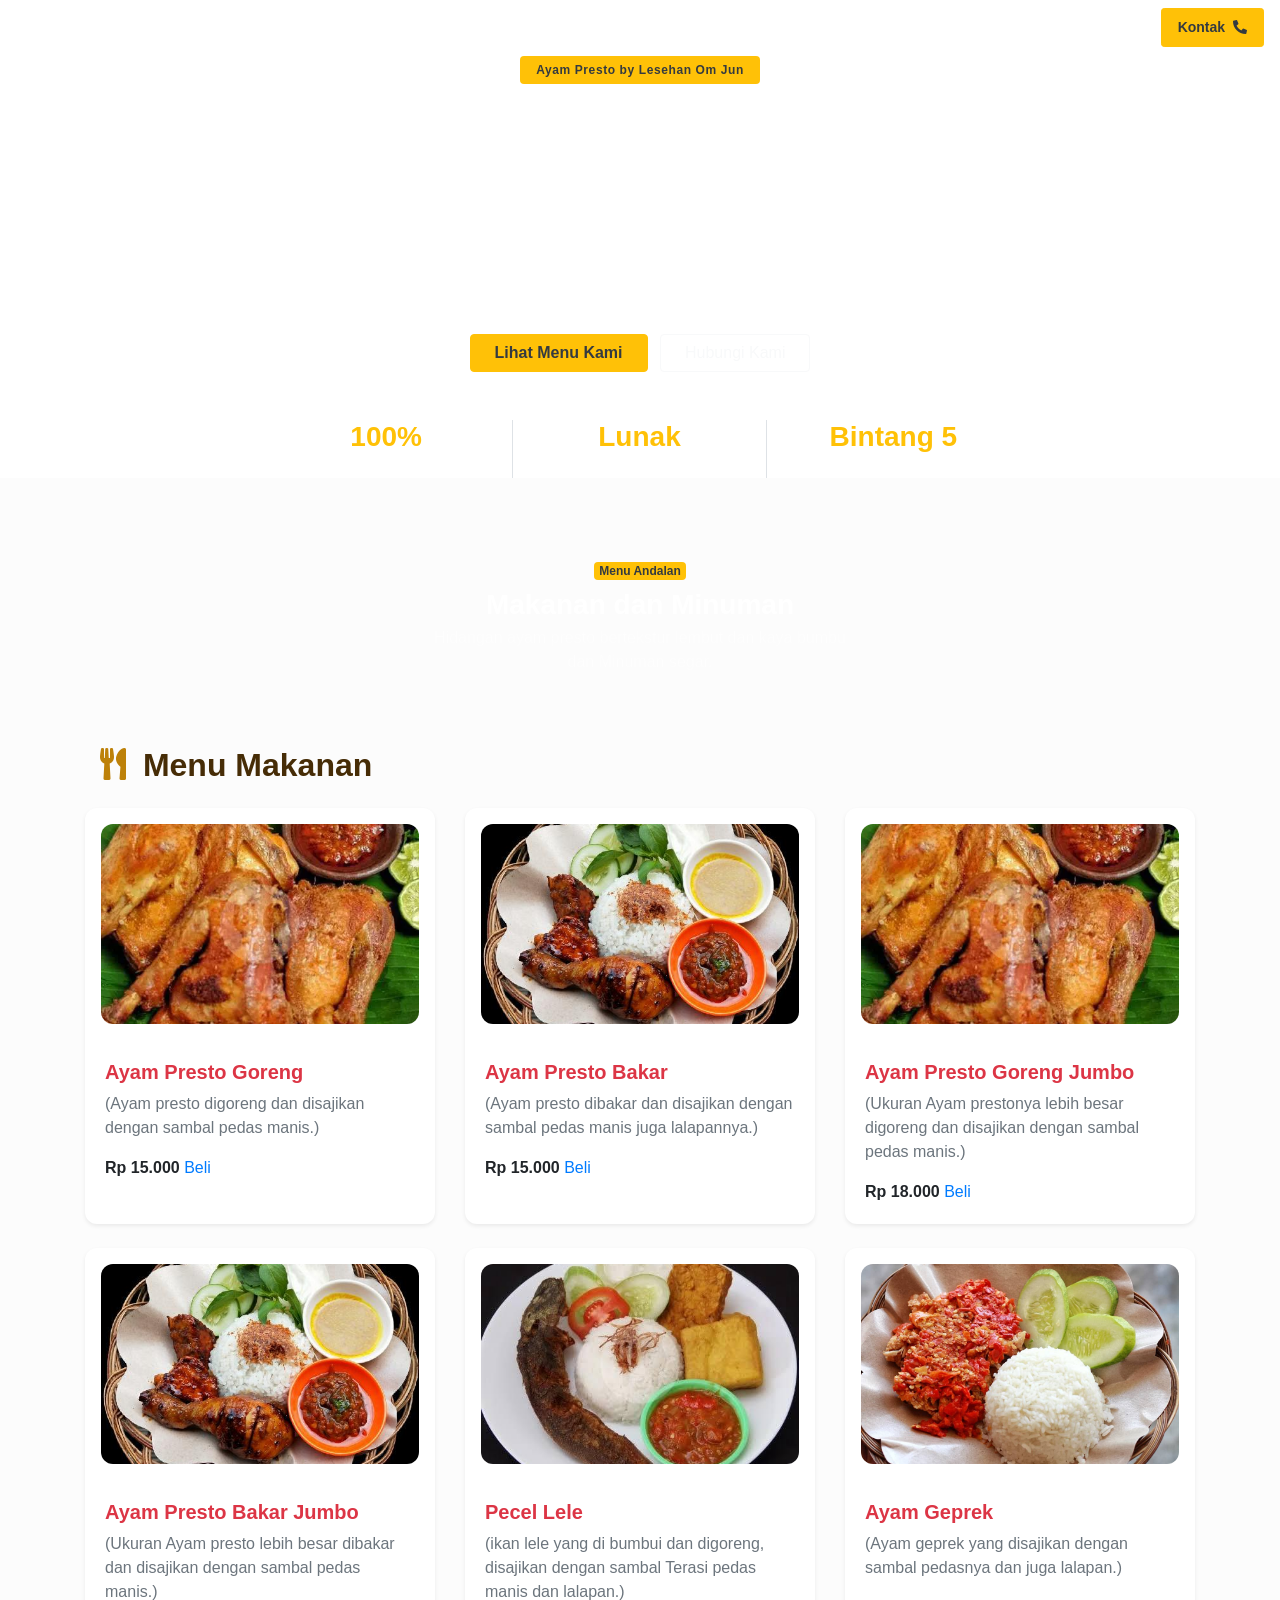
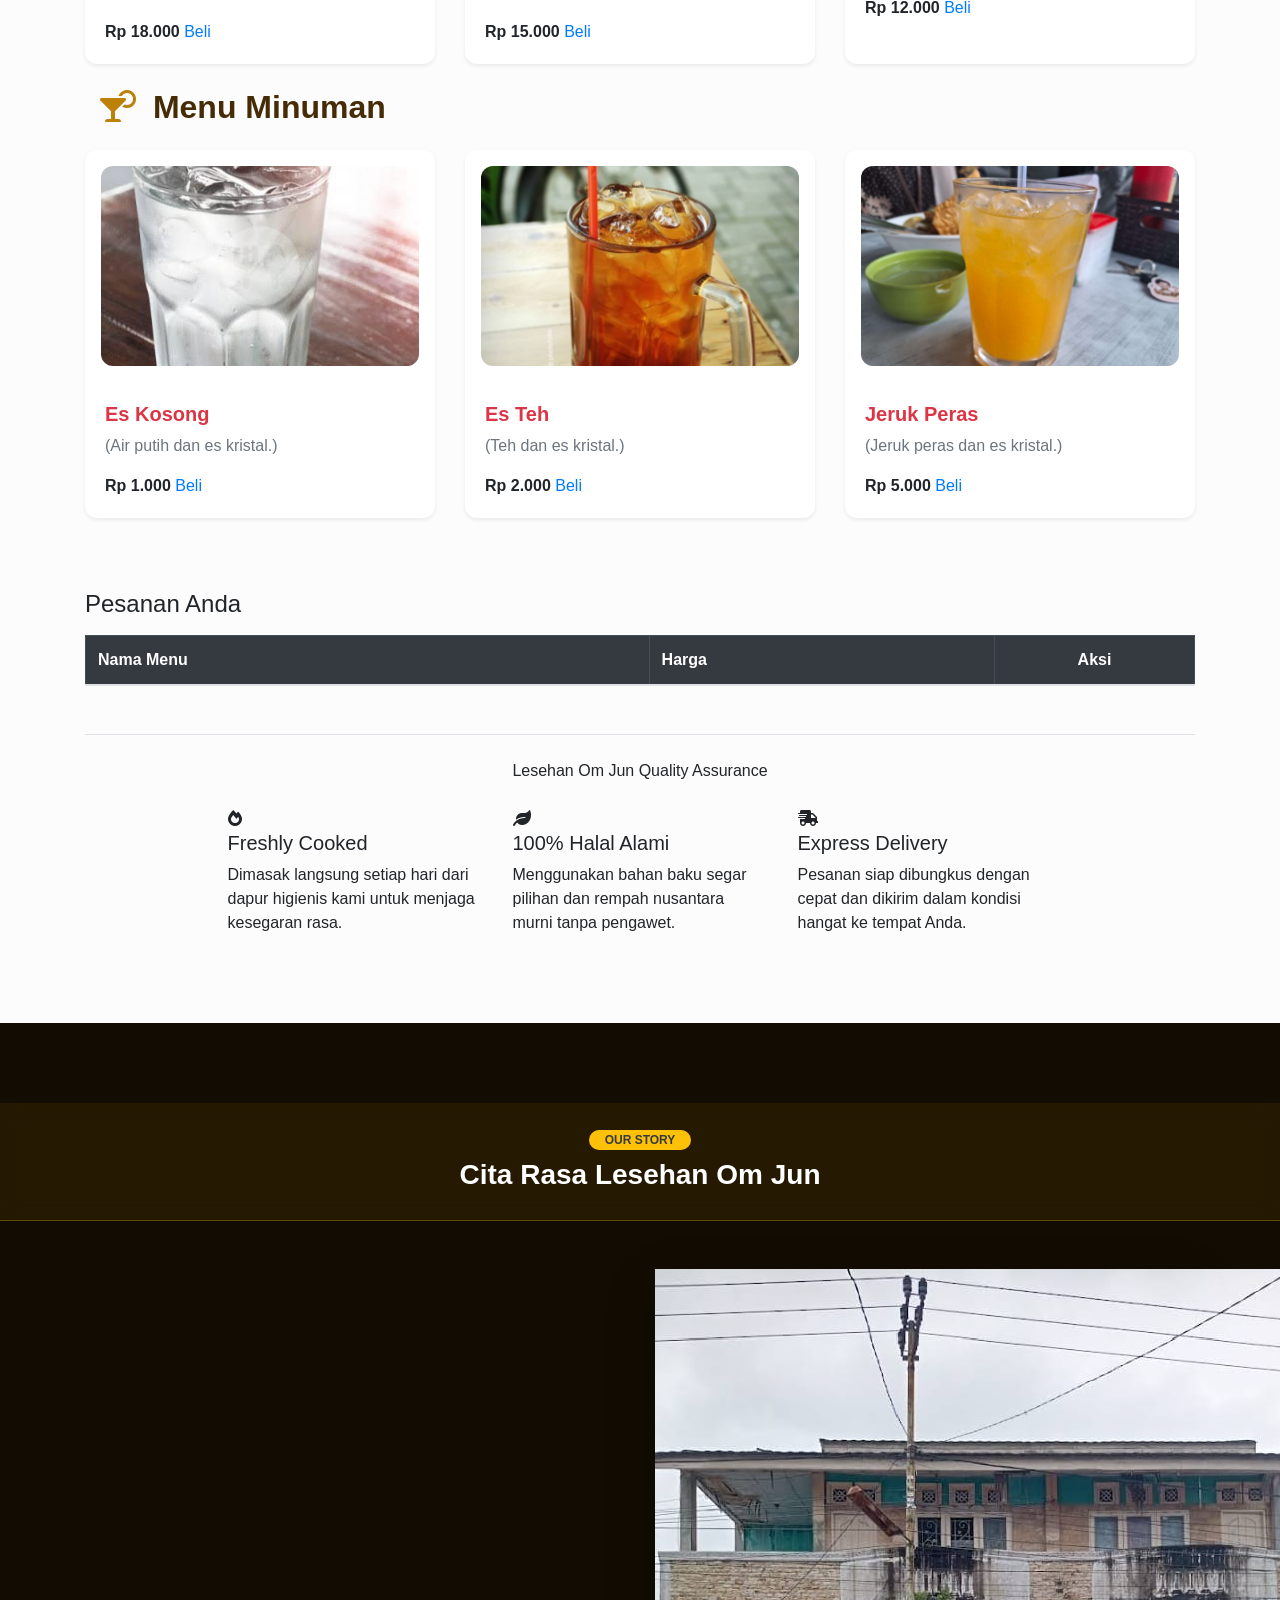
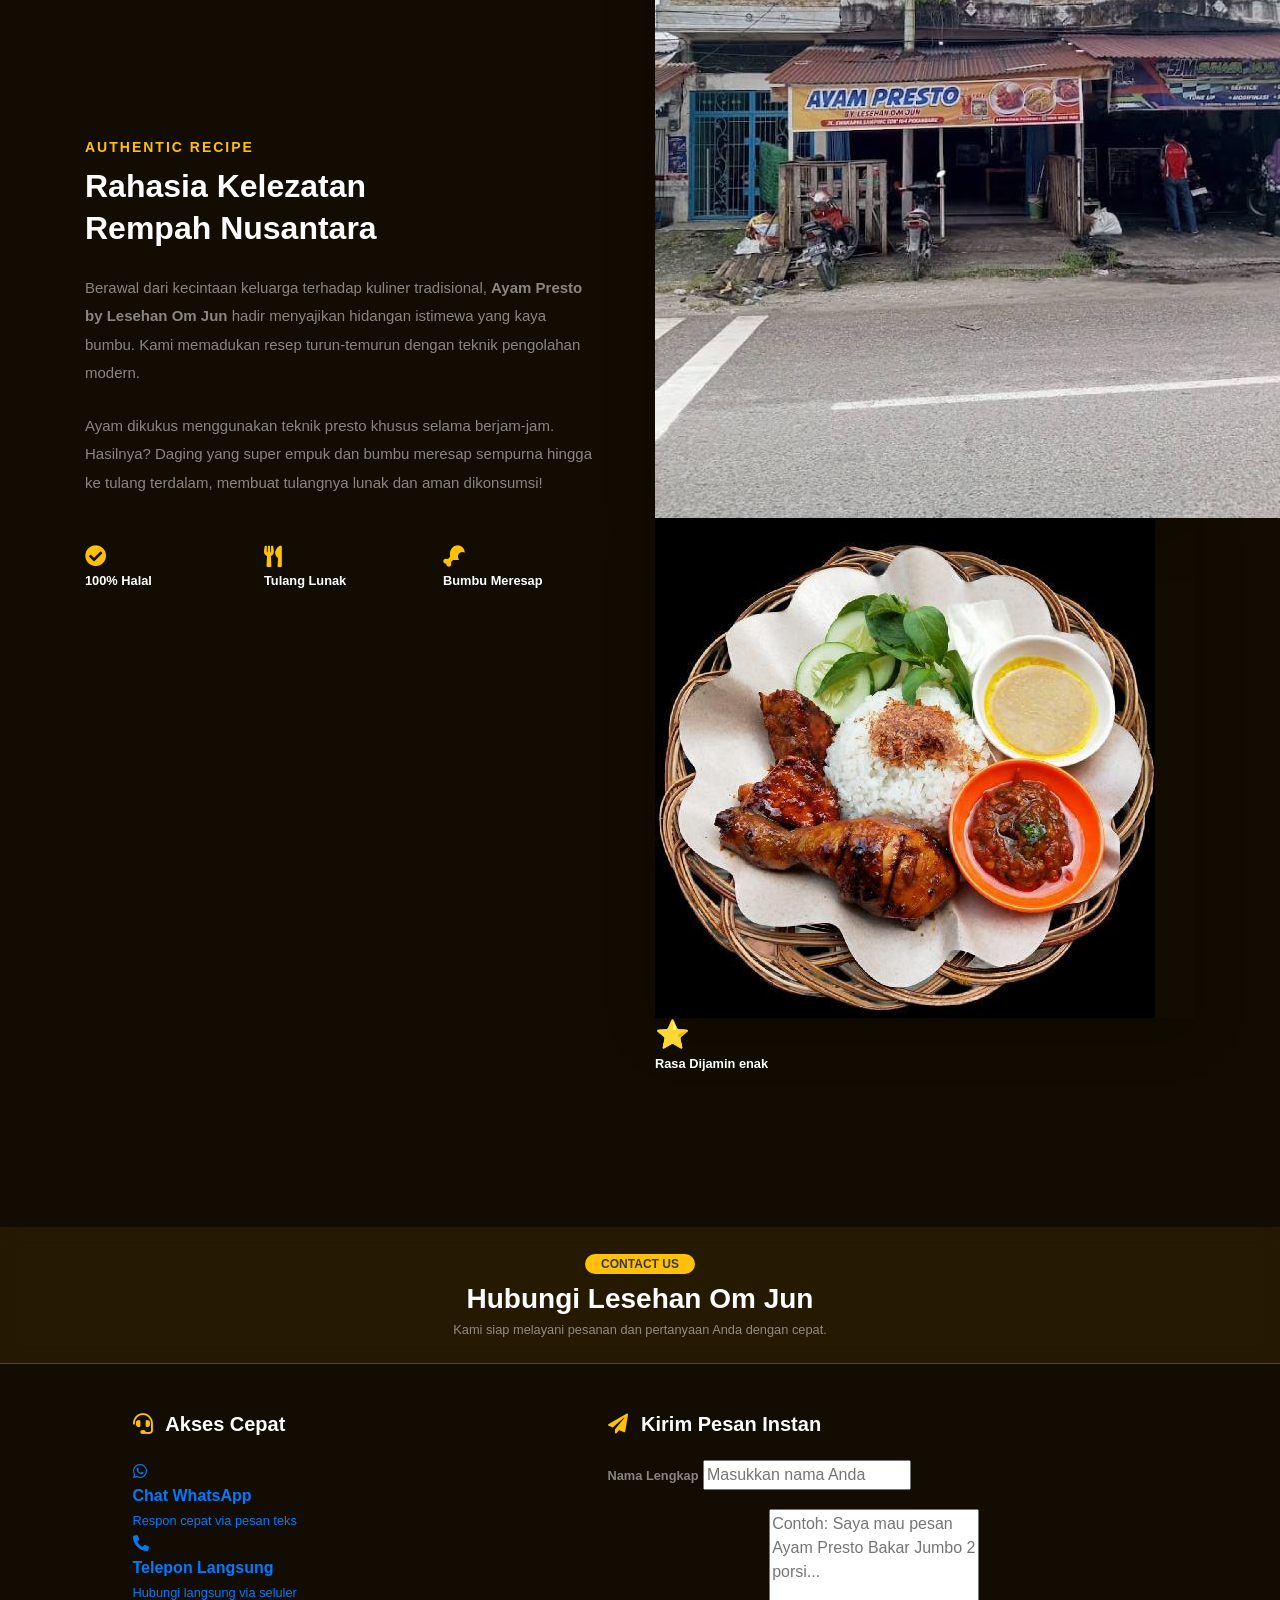
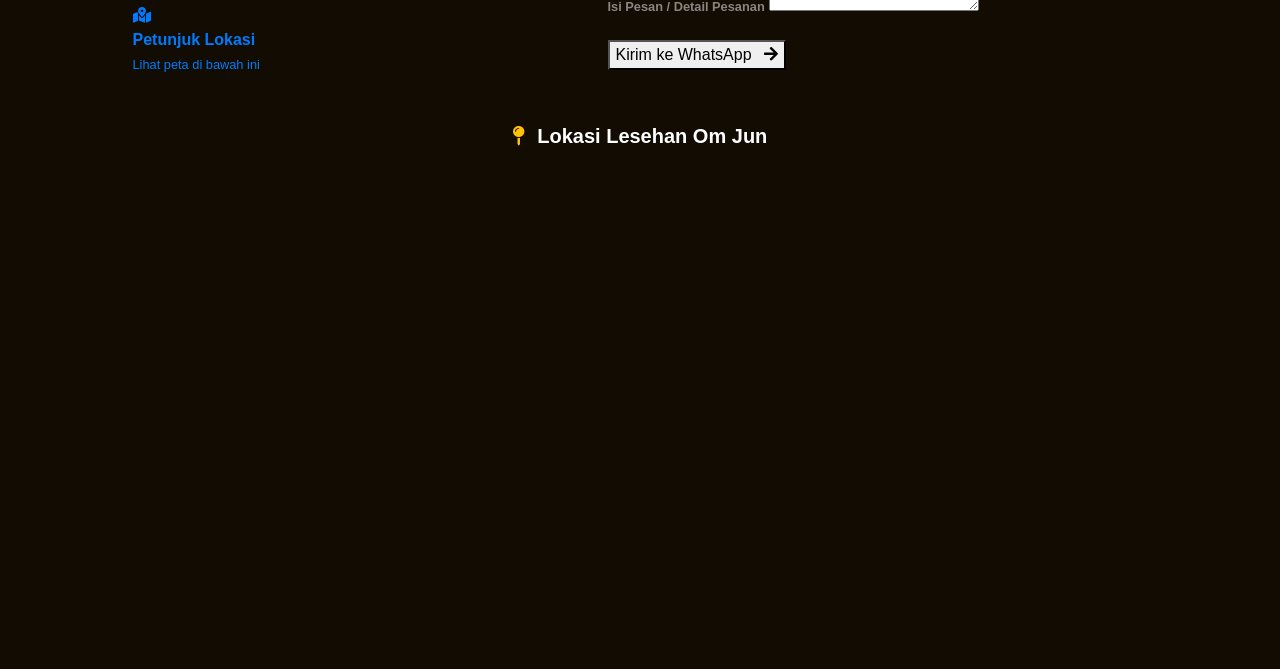
==== index.html @ 2baa18a7 "Add files via upload" ====
<!DOCTYPE html>
<html lang="en">
<head>
    <meta charset="UTF-8">
    <meta name="viewport" content="width=device-width, initial-scale=1.0">
    <title>Ayam Presto by Lesehan Om Jun</title>
    <link rel="stylesheet" href="bootstrap-4.5.3-dist/css/bootstrap.min.css">
    <link rel="stylesheet" href="https://cdnjs.cloudflare.com/ajax/libs/font-awesome/5.15.4/css/all.min.css">
    <link rel="stylesheet" href="Style.css">
</head>

<body>
    <nav class="navbar navbar-expand-lg navbar-dark fixed-top" style="background-color: var(--navy);">

        <a class="navbar-brand font-weight-bold" href="#" data-page="home">
            <i class="fas fa-drumstick-bite mr-2"></i>
            Ayam Presto by Lesehan Om Jun
        </a>

        <button class="navbar-toggler"
                type="button"
                data-toggle="collapse"
                data-target="#navbarLinks"
                aria-controls="navbarLinks"
                aria-expanded="false"
                aria-label="Toggle navigation">

            <span class="navbar-toggler-icon"></span>
        </button>
        
        <div class="collapse navbar-collapse" id="navbarLinks">

            <ul class="navbar-nav ml-auto">

                <li class="nav-item">
                    <a class="nav-link nav-link-page  active" href="#" data-page="home">
                        Home
                    </a>
                </li>

                <li class="nav-item">
                    <a class="nav-link nav-link-page" href="#" data-page="menu">
                        Menu
                    </a>
                </li>

                <li class="nav-item">
                    <a class="nav-link nav-link-page" href="#" data-page="tentang">
                        Tentang
                    </a>
                </li>

                <li class="nav-item ml-lg-2">
                    <a class="nav-link nav-link-page btn btn-warning btn-sm text-dark font-weight-bold px-3"href="#"data-page="kontak">
                        Kontak
                        <i class="fas fa-phone-alt ml-1"></i>

                    </a>
                </li>

            </ul>

        </div>

    </nav>

    <!-- HOME -->
<div id="page-home" class="page-view active" style="padding-top:56px;">

    <section class="hero-section text-white text-center">

        <div class="container">

            <span class="badge badge-warning text-dark mb-3 px-3 py-2" style="font-size:12px;letter-spacing:.05em;">
                Ayam Presto by Lesehan Om Jun
            </span>

            <h1 class="display-4 font-weight-bold mb-3">
                Ayam Presto <br>
                Enakk & Yummyy
            </h1>

            <p class="lead text-white-50 mb-4">
                Kami juga menyajikan makanan yang lain, silakan lihat di menu kami. <br>
                Anda kenyang, kami senang :)
            </p>

            <div class="mb-5">
                <button class="btn btn-warning text-dark font-weight-bold px-4 mr-2" data-page="menu">
                    Lihat Menu Kami
                </button>
                <button class="btn btn-outline-light px-4" data-page="kontak">
                    Hubungi Kami
                </button>
            </div>

            <!-- Tambahan Modern: 3 Kotak Data & Mini Sticker -->
            <div class="row justify-content-center mt-5">
                <div class="col-md-8">
                    <div class="home-stats-wrapper">
                        <div class="row">
                            <div class="col-4 border-right border-warning-50">
                                <h3 class="font-weight-bold text-warning mb-0">100%</h3>
                                <small class="text-white-50">Rempah Asli</small>
                            </div>
                            <div class="col-4 border-right border-warning-50">
                                <h3 class="font-weight-bold text-warning mb-0">Lunak</h3>
                                <small class="text-white-50">Hingga Ke Tulang</small>
                            </div>
                            <div class="col-4">
                                <h3 class="font-weight-bold text-warning mb-0">Bintang 5</h3>
                                <small class="text-white-50">Ulasan Rasa</small>
                            </div>
                        </div>
                    </div>
                </div>
            </div>

        </div>

    </section>

</div>

    <!-- MENU -->
    <div id="page-menu" class="page-view" style="padding-top:56px;background:#fcfcfc;">

        <div class="text-white py-4 mb-5" style="background-color:var(--navy);">

            <div class="container text-center">

                <span class="badge badge-warning text-dark mb-2">
                    Menu Andalan
                </span>

                <h1 class="h3 font-weight-bold mb-1">
                    Makanan dan Minuman
                </h1>

                <p class="mb-0 text-white-50">
                    Hidangan ayam presto bertekstur lembut dan kaya bumbu <br>dan Minuman segar.
                </p>

            </div>

        </div>

        <div class="container pb-5">

            <h2 class="w-100 mb-4 font-weight-bold" style="color: #462c06; padding-left: 15px;">
            <i class="fas fa-utensils mr-2" style="color: #bd8109;"></i> Menu Makanan
            </h2>

            <div class="row">

                <div class="col-md-4 col-sm-6 mb-4">

                    <div class="card h-100 shadow-sm border-0" style="border-radius:12px;overflow:hidden;">

                        <div class="p-3">
                            <img src="img/latar.webp"
                                 class="img-fluid w-100"
                                 style="height:200px;object-fit:cover;border-radius:12px;">
                        </div>

                        <div class="card-body d-flex flex-column">

                            <h5 class="font-weight-bold text-danger">
                                Ayam Presto Goreng
                            </h5>

                            <p class="text-muted">
                                (Ayam presto digoreng dan disajikan dengan sambal pedas manis.)
                            </p>
                            <div class="card-footer-custom">
                            <span class="font-weight-bold">Rp 15.000</span>
                            <a href="#" class="btn-beli">Beli</a>
                            </div>

                        </div>

                    </div>

                </div>

                <div class="col-md-4 col-sm-6 mb-4">

                    <div class="card h-100 shadow-sm border-0" style="border-radius:12px;overflow:hidden;">

                        <div class="p-3">
                            <img src="img/bakar.jpeg"
                                 class="img-fluid w-100"
                                 style="height:200px;object-fit:cover;border-radius:12px;">
                        </div>

                        <div class="card-body d-flex flex-column">

                            <h5 class="font-weight-bold text-danger">
                                Ayam Presto Bakar
                            </h5>

                            <p class="text-muted">
                                (Ayam presto dibakar dan disajikan dengan sambal pedas manis juga lalapannya.)
                            </p>
                            <div class="card-footer-custom">
                            <span class="font-weight-bold">Rp 15.000</span>
                            <a href="#" class="btn-beli">Beli</a>
                            </div>

                        </div>

                    </div>

                </div>

                <div class="col-md-4 col-sm-6 mb-4">

                    <div class="card h-100 shadow-sm border-0" style="border-radius:12px;overflow:hidden;">

                        <div class="p-3">
                            <img src="img/latar.webp"
                                 class="img-fluid w-100"
                                 style="height:200px;object-fit:cover;border-radius:12px;">
                        </div>

                        <div class="card-body d-flex flex-column">

                            <h5 class="font-weight-bold text-danger">
                                Ayam Presto Goreng Jumbo
                            </h5>

                            <p class="text-muted">
                                (Ukuran Ayam prestonya lebih besar digoreng dan disajikan dengan sambal pedas manis.)
                            </p>
                            <div class="card-footer-custom">
                            <span class="font-weight-bold">Rp 18.000</span>
                            <a href="#" class="btn-beli">Beli</a>
                            </div>

                        </div>

                    </div>

                </div>


                <div class="col-md-4 col-sm-6 mb-4">

                    <div class="card h-100 shadow-sm border-0" style="border-radius:12px;overflow:hidden;">

                        <div class="p-3">
                            <img src="img/bakar.jpeg"
                                 class="img-fluid w-100"
                                 style="height:200px;object-fit:cover;border-radius:12px;">
                        </div>

                        <div class="card-body d-flex flex-column">

                            <h5 class="font-weight-bold text-danger">
                                Ayam Presto Bakar Jumbo
                            </h5>

                            <p class="text-muted">
                                (Ukuran Ayam presto lebih besar dibakar dan disajikan dengan sambal pedas manis.)
                            </p>
                            <div class="card-footer-custom">
                            <span class="font-weight-bold">Rp 18.000</span>
                            <a href="#" class="btn-beli">Beli</a>
                            </div>

                        </div>

                    </div>

                </div>

                <div class="col-md-4 col-sm-6 mb-4">

                    <div class="card h-100 shadow-sm border-0" style="border-radius:12px;overflow:hidden;">

                        <div class="p-3">
                            <img src="img/lele.jpeg"
                                 class="img-fluid w-100"
                                 style="height:200px;object-fit:cover;border-radius:12px;">
                        </div>

                        <div class="card-body d-flex flex-column">

                            <h5 class="font-weight-bold text-danger">
                                Pecel Lele
                            </h5>

                            <p class="text-muted">
                                (ikan lele yang di bumbui dan digoreng, disajikan dengan sambal Terasi pedas manis dan lalapan.)
                            </p>
                            <div class="card-footer-custom">
                            <span class="font-weight-bold">Rp 15.000</span>
                            <a href="#" class="btn-beli">Beli</a>
                            </div>

                        </div>

                    </div>

                </div>


                <div class="col-md-4 col-sm-6 mb-4">

                    <div class="card h-100 shadow-sm border-0" style="border-radius:12px;overflow:hidden;">

                        <div class="p-3">
                            <img src="img/geprek.jpg"
                                 class="img-fluid w-100"
                                 style="height:200px;object-fit:cover;border-radius:12px;">
                        </div>

                        <div class="card-body d-flex flex-column">

                            <h5 class="font-weight-bold text-danger">
                                Ayam Geprek
                            </h5>

                            <p class="text-muted">
                                (Ayam geprek yang disajikan dengan sambal pedasnya dan juga lalapan.)
                            </p>
                            <div class="card-footer-custom">
                            <span class="font-weight-bold">Rp 12.000</span>
                            <a href="#" class="btn-beli">Beli</a>
                            </div>

                        </div>

                    </div>

                </div>

            </div>

            <h2 class="w-100 mb-4 font-weight-bold" style="color: #462c06; padding-left: 15px;">
            <i class="fas fa-cocktail mr-2" style="color: #bd8109;"></i> Menu Minuman
            </h2>
            
            <div class="row">
                <div class="col-md-4 col-sm-6 mb-4">

                    <div class="card h-100 shadow-sm border-0" style="border-radius:12px;overflow:hidden;">

                        <div class="p-3">
                            <img src="img/es.jpeg"
                                 class="img-fluid w-100"
                                 style="height:200px;object-fit:cover;border-radius:12px;">
                        </div>

                        <div class="card-body d-flex flex-column">

                            <h5 class="font-weight-bold text-danger">
                                Es Kosong
                            </h5>

                            <p class="text-muted">
                                (Air putih dan es kristal.)
                            </p>
                            <div class="card-footer-custom">
                            <span class="font-weight-bold">Rp 1.000</span>
                            <a href="#" class="btn-beli">Beli</a>
                            </div>

                        </div>

                    </div>

                </div>

                <div class="col-md-4 col-sm-6 mb-4">

                    <div class="card h-100 shadow-sm border-0" style="border-radius:12px;overflow:hidden;">

                        <div class="p-3">
                            <img src="img/teh.jpg"
                                 class="img-fluid w-100"
                                 style="height:200px;object-fit:cover;border-radius:12px;">
                        </div>

                        <div class="card-body d-flex flex-column">

                            <h5 class="font-weight-bold text-danger">
                                Es Teh
                            </h5>

                            <p class="text-muted">
                                (Teh dan es kristal.)
                            </p>
                            <div class="card-footer-custom">
                            <span class="font-weight-bold">Rp 2.000</span>
                            <a href="#" class="btn-beli">Beli</a>
                            </div>

                        </div>

                    </div>

                </div>

                <div class="col-md-4 col-sm-6 mb-4">

                    <div class="card h-100 shadow-sm border-0" style="border-radius:12px;overflow:hidden;">

                        <div class="p-3">
                            <img src="img/jeruk.jpeg"
                                 class="img-fluid w-100"
                                 style="height:200px;object-fit:cover;border-radius:12px;">
                        </div>

                        <div class="card-body d-flex flex-column">

                            <h5 class="font-weight-bold text-danger">
                                Jeruk Peras
                            </h5>

                            <p class="text-muted">
                                (Jeruk peras dan es kristal.)
                            </p>
                            <div class="card-footer-custom">
                            <span class="font-weight-bold">Rp 5.000</span>
                            <a href="#" class="btn-beli">Beli</a>
                            </div>

                        </div>

                    </div>

                </div>

            </div>
            
            <div class="row mt-5" id="section-keranjang">
                <div class="col-md-12">
                    <h4 class="mb-3">Pesanan Anda</h4>
                    <div class="table-responsive">
                        <table class="table table-bordered bg-white align-middle">
                            <thead class="table-dark">
                            <tr>
                                <th>Nama Menu</th>
                                <th>Harga</th>
                                <th class="text-center" style="width: 200px;">Aksi</th>
                            </tr>
                            </thead>
                            <tbody id="tabel-keranjang"></tbody>
                        </table>
                        <!-- STIKER JAMINAN KUALITAS MODERN -->
<div class="row mt-5 pt-4 justify-content-center border-top border-warning-25">
    <div class="col-md-10 text-center mb-4">
        <span class="badge-stiker-title">Lesehan Om Jun Quality Assurance</span>
    </div>
    
    <div class="col-lg-3 col-sm-6 mb-4">
        <div class="stiker-modern-card">
            <div class="stiker-icon-circle">
                <i class="fas fa-fire-alt"></i>
            </div>
            <h5 class="stiker-title">Freshly Cooked</h5>
            <p class="stiker-text">Dimasak langsung setiap hari dari dapur higienis kami untuk menjaga kesegaran rasa.</p>
            <div class="stiker-glow-line"></div>
        </div>
    </div>

    <div class="col-lg-3 col-sm-6 mb-4">
        <div class="stiker-modern-card">
            <div class="stiker-icon-circle">
                <i class="fas fa-leaf"></i>
            </div>
            <h5 class="stiker-title">100% Halal Alami</h5>
            <p class="stiker-text">Menggunakan bahan baku segar pilihan dan rempah nusantara murni tanpa pengawet.</p>
            <div class="stiker-glow-line"></div>
        </div>
    </div>

    <div class="col-lg-3 col-sm-6 mb-4">
        <div class="stiker-modern-card">
            <div class="stiker-icon-circle">
                <i class="fas fa-shipping-fast"></i>
            </div>
            <h5 class="stiker-title">Express Delivery</h5>
            <p class="stiker-text">Pesanan siap dibungkus dengan cepat dan dikirim dalam kondisi hangat ke tempat Anda.</p>
            <div class="stiker-glow-line"></div>
        </div>
    </div>
</div>

                    </div>
                </div>
            </div>    
        </div>

    </div>

   <!-- TENTANG -->
    <div id="page-tentang" class="page-view" style="padding-top:80px; background:#120c02; min-height: 100vh;">
    
    <div class="text-white py-4 mb-5" style="background: rgba(56, 38, 2, 0.5); backdrop-filter: blur(10px); border-bottom: 1px solid rgba(241, 196, 15, 0.3);">
        <div class="container text-center">
            <span class="badge badge-warning text-dark mb-2 font-weight-bold px-3 py-1" style="border-radius: 20px;">OUR STORY</span>
            <h1 class="h3 font-weight-bold mb-1 text-white">Cita Rasa Lesehan Om Jun</h1>
        </div>
    </div>

    <div class="container pb-5 mt-5">
        <div class="row align-items-center">
            
            <!-- BLOK KIRI: NARASI & POIN UNGGULAN -->
            <div class="col-lg-6 mb-5 pr-lg-5">
                <span class="text-warning font-weight-bold text-uppercase tracking-wider d-block mb-2" style="font-size: 14px; letter-spacing: 2px;">
                    Authentic Recipe
                </span>
                <h2 class="font-weight-bold mb-4 text-white display-5" style="line-height: 1.3;">
                    Rahasia Kelezatan <br>
                    <span class="text-gradient-emas">Rempah Nusantara</span>
                </h2>
                <p class="text-white-50 mb-4" style="line-height: 1.9; font-size: 15px;">
                    Berawal dari kecintaan keluarga terhadap kuliner tradisional, <strong>Ayam Presto by Lesehan Om Jun</strong> hadir menyajikan hidangan istimewa yang kaya bumbu. Kami memadukan resep turun-temurun dengan teknik pengolahan modern.
                </p>
                <p class="text-white-50 mb-5" style="line-height: 1.9; font-size: 15px;">
                    Ayam dikukus menggunakan teknik presto khusus selama berjam-jam. Hasilnya? Daging yang super empuk dan bumbu meresap sempurna hingga ke tulang terdalam, membuat tulangnya lunak dan aman dikonsumsi!
                </p>
                
                <!-- 3 Kotak Fitur Minimalis -->
                <div class="row">
                    <div class="col-md-4 col-6 mb-3">
                        <div class="feature-box-modern">
                            <i class="fas fa-check-circle text-warning fa-lg mb-2"></i>
                            <span class="d-block text-white font-weight-bold small">100% Halal</span>
                        </div>
                    </div>
                    <div class="col-md-4 col-6 mb-3">
                        <div class="feature-box-modern">
                            <i class="fas fa-utensils text-warning fa-lg mb-2"></i>
                            <span class="d-block text-white font-weight-bold small">Tulang Lunak</span>
                        </div>
                    </div>
                    <div class="col-md-4 col-6 mb-3">
                        <div class="feature-box-modern">
                            <i class="fas fa-drumstick-bite text-warning fa-lg mb-2"></i>
                            <span class="d-block text-white font-weight-bold small">Bumbu Meresap</span>
                        </div>
                    </div>
                </div>
            </div>

            <!-- BLOK KANAN: OVERLAPPING GEOMETRIC GRID (BINGKAI KACA & FOTO) -->
            <div class="col-lg-6 mb-5 mt-4 mt-lg-0">
                <div class="modern-grid-wrapper">
                    <!-- Foto Utama (Besar di Belakang) -->
                    <div class="photo-card main-photo shadow-lg">
                        <img src="img/lokasi.jpeg" alt="Foto Lesehan Utama">
                    </div>
                    <!-- Foto Pendukung (Kecil Menumpuk di Depan) -->
                    <div class="photo-card sub-photo shadow-lg">
                        <img src="img/bakar.jpeg" alt="Detail Hidangan">
                    </div>
                    <!-- Tag Melayang Kaca Emas -->
                    <div class="floating-glass-tag">
                        <span class="d-block h3 mb-0 text-warning">⭐️</span>
                        <span class="text-white small font-weight-bold">Rasa Dijamin enak</span>
                    </div>
                </div>
            </div>

        </div>
    </div>
</div>

<!-- KONTAK -->
<div id="page-kontak" class="page-view" style="padding-top:56px; min-height: 100vh; background:#120c02;">

    <div class="text-white py-4 mb-5" style="background: rgba(56, 38, 2, 0.5); backdrop-filter: blur(10px); border-bottom: 1px solid rgba(241, 196, 15, 0.3);">
        <div class="container text-center">
            <span class="badge badge-warning text-dark mb-2 font-weight-bold px-3 py-1" style="border-radius: 20px;">CONTACT US</span>
            <h1 class="h3 font-weight-bold mb-1 text-white">Hubungi Lesehan Om Jun</h1>
            <p class="text-white-50 mb-0 small">Kami siap melayani pesanan dan pertanyaan Anda dengan cepat.</p>
        </div>
    </div>

    <div class="container pb-5">
        <div class="row justify-content-center mb-4">
            
            <!-- BLOK KIRI: AKSES PINTAS CEPAT -->
            <div class="col-lg-5 mb-4">
                <div class="kontak-info-card">
                    <h5 class="font-weight-bold text-white mb-4"><i class="fas fa-headset text-warning mr-2"></i> Akses Cepat</h5>
                    
                    <a href="https://wa.me/628123456789?text=Halo%20Om%20Jun,%20saya%20mau%20tanya%20tentang%20menu%20ayam%20presto" target="_blank" class="btn-kontak-aksi wa-color">
                        <i class="fab fa-whatsapp"></i>
                        <div>
                            <span class="d-block font-weight-bold">Chat WhatsApp</span>
                            <small>Respon cepat via pesan teks</small>
                        </div>
                    </a>

                    <a href="tel:+628123456789" class="btn-kontak-aksi tel-color">
                        <i class="fas fa-phone-alt"></i>
                        <div>
                            <span class="d-block font-weight-bold">Telepon Langsung</span>
                            <small>Hubungi langsung via seluler</small>
                        </div>
                    </a>

                    <a href="#area-peta" class="btn-kontak-aksi maps-color">
                        <i class="fas fa-map-marked-alt"></i>
                        <div>
                            <span class="d-block font-weight-bold">Petunjuk Lokasi</span>
                            <small>Lihat peta di bawah ini</small>
                        </div>
                    </a>
                </div>
            </div>

            <!-- BLOK KANAN: FORM KIRIM PESAN -->
            <div class="col-lg-6 mb-4">
                <div class="kontak-form-card">
                    <h5 class="font-weight-bold text-white mb-4"><i class="fas fa-paper-plane text-warning mr-2"></i> Kirim Pesan Instan</h5>
                    <form id="formWhatsApp">
                        <div class="form-group">
                            <label class="text-white-50 small font-weight-bold">Nama Lengkap</label>
                            <input type="text" id="inputNama" class="form-control-custom" placeholder="Masukkan nama Anda" required>
                        </div>
                        <div class="form-group">
                            <label class="text-white-50 small font-weight-bold">Isi Pesan / Detail Pesanan</label>
                            <textarea id="inputPesan" rows="4" class="form-control-custom" placeholder="Contoh: Saya mau pesan Ayam Presto Bakar Jumbo 2 porsi..." required></textarea>
                        </div>
                        <button type="submit" class="btn-kirim-form">
                            Kirim ke WhatsApp <i class="fas fa-arrow-right ml-2"></i>
                        </button>
                    </form>
                </div>
            </div>

        </div>

        <!-- AREA PETA GOOGLE MAPS INTERAKTIF -->
        <div class="row justify-content-center mt-2" id="area-peta">
            <div class="col-lg-11">
                <div class="peta-wrapper-card">
                    <h5 class="font-weight-bold text-white mb-3 text-center">
                        <i class="fas fa-map-pin text-warning mr-2"></i> Lokasi Lesehan Om Jun
                    </h5>
                    <div class="responsive-map-container">
                        <!-- Tempelkan kode <iframe> dari Google Maps kamu di bawah ini -->
                            <iframe src="https://www.google.com/maps/embed?pb=!1m18!1m12!1m3!1d3989.6900040947735!2d101.3782553739836!3d0.4595185637926664!2m3!1f0!2f0!3f0!3m2!1i1024!2i768!4f13.1!3m3!1m2!1s0x31d5a988d9d775b3%3A0x4c00dba0c0db1ba3!2sAyam%20presto%20by%20lesehan%20om%20jun!5e0!3m2!1sid!2sid!4v1784651507510!5m2!1sid!2sid" width="600" height="450" style="border:0;" allowfullscreen="" loading="lazy" referrerpolicy="strict-origin-when-cross-origin">
                            </iframe>
                    </div>
                </div>
            </div>
        </div>

    </div>

</div>

    <script src="bootstrap-4.5.3-dist/js/jquery.min.js"></script>
    <script src="bootstrap-4.5.3-dist/js/popper.min.js"></script>
    <script src="bootstrap-4.5.3-dist/js/bootstrap.min.js"></script>
    <script src="Script.js"></script>

</body>
</html>
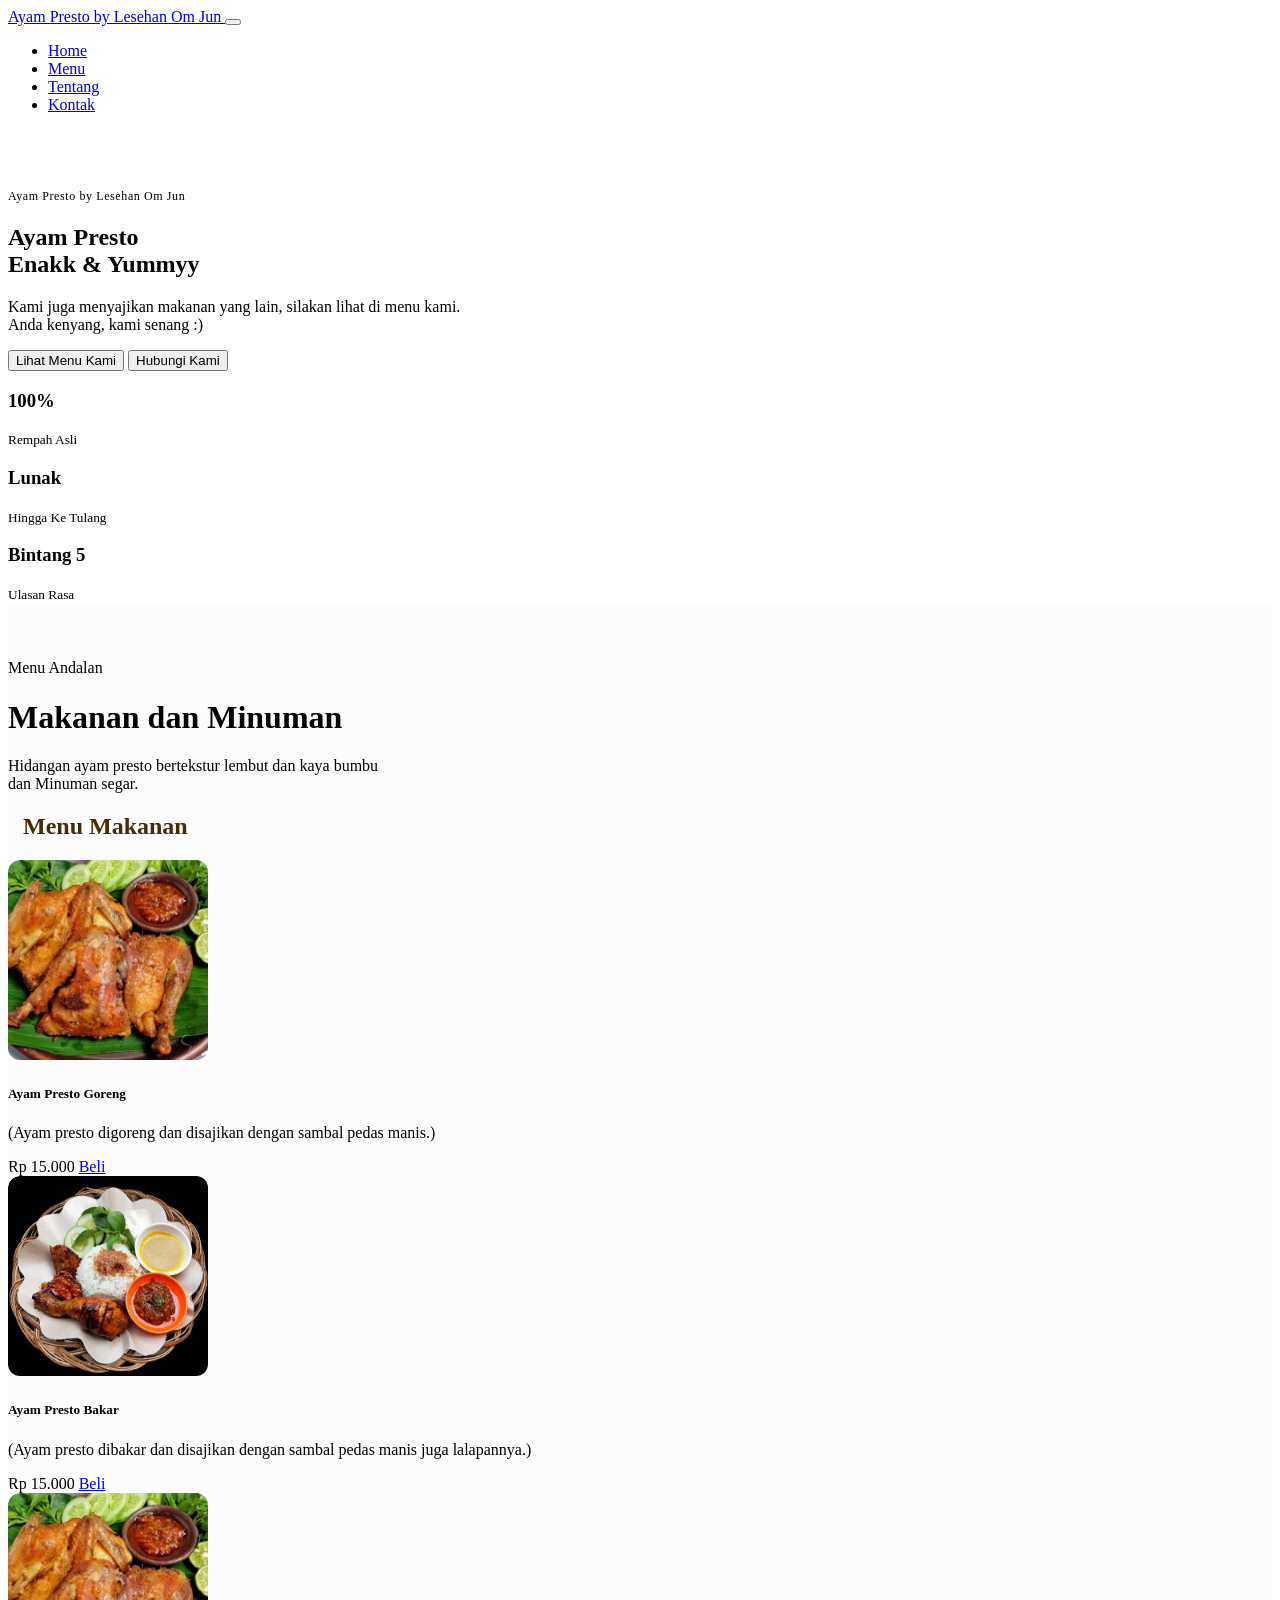
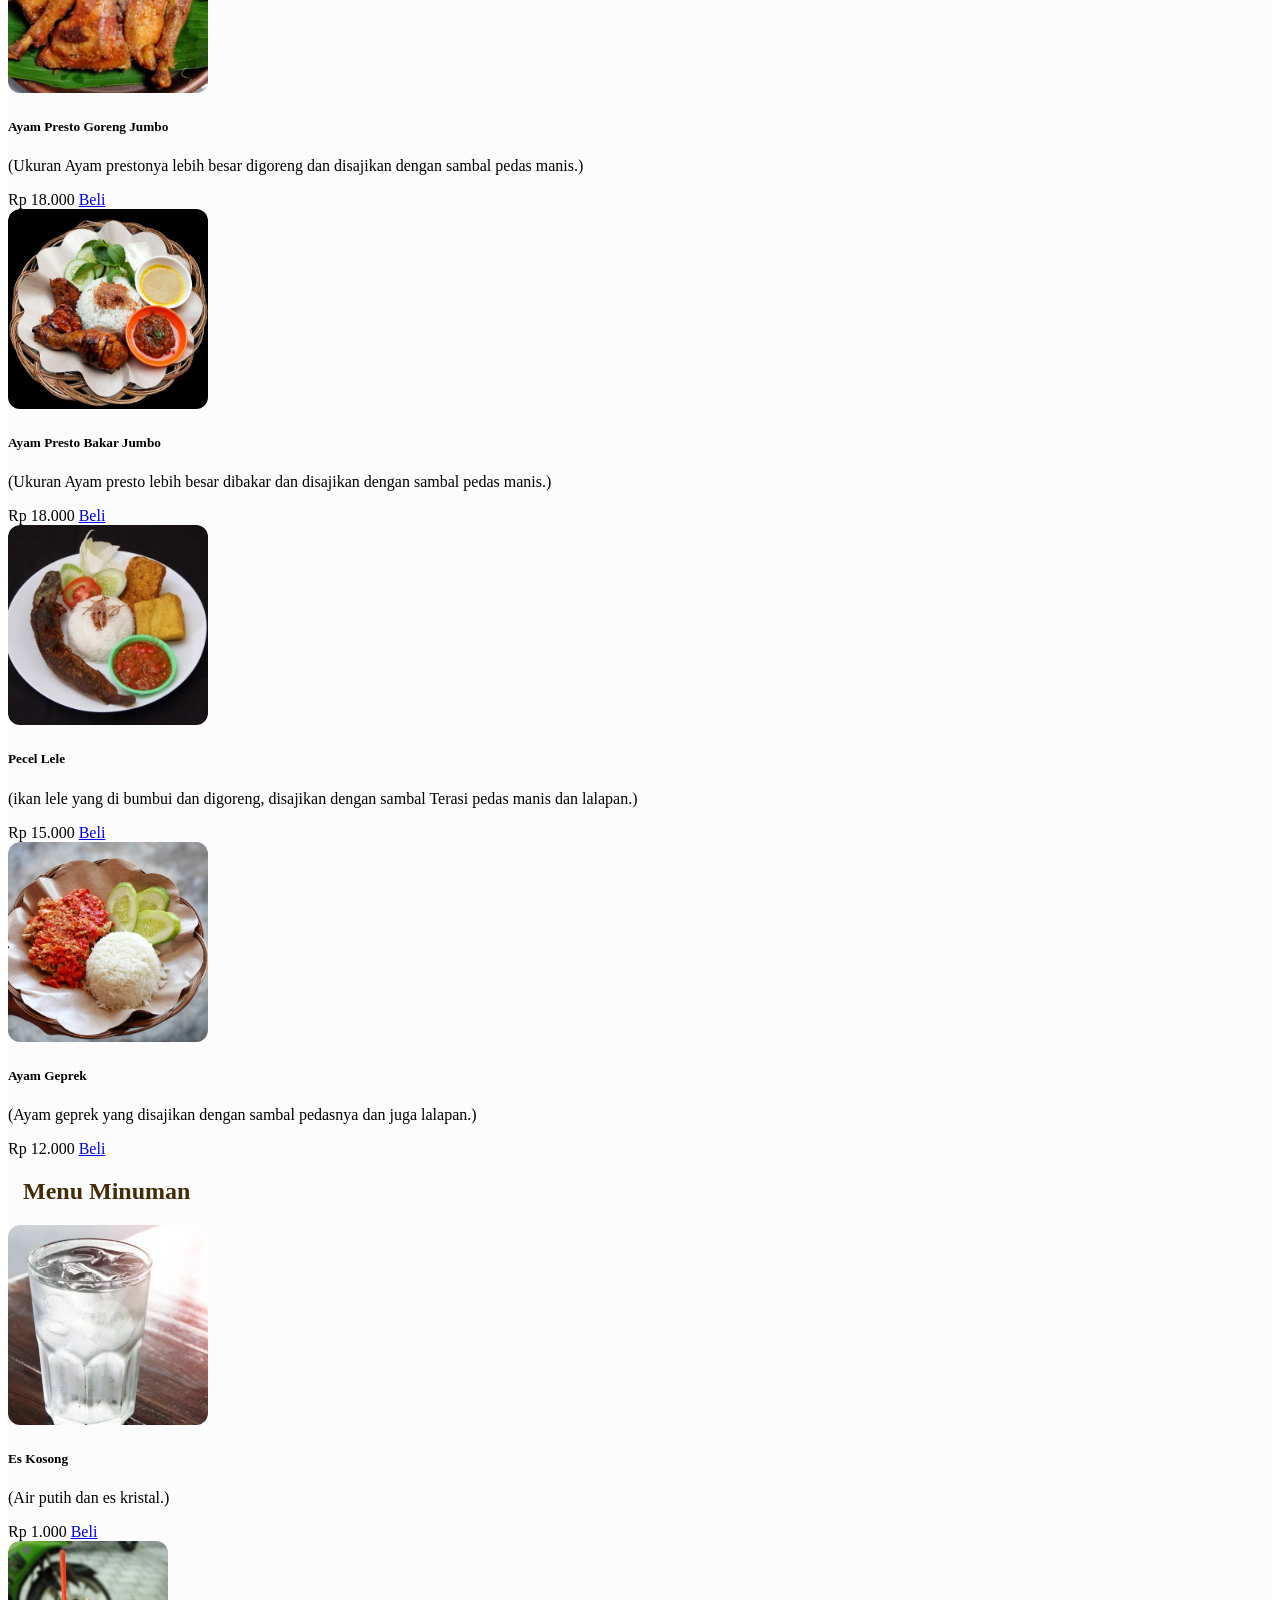
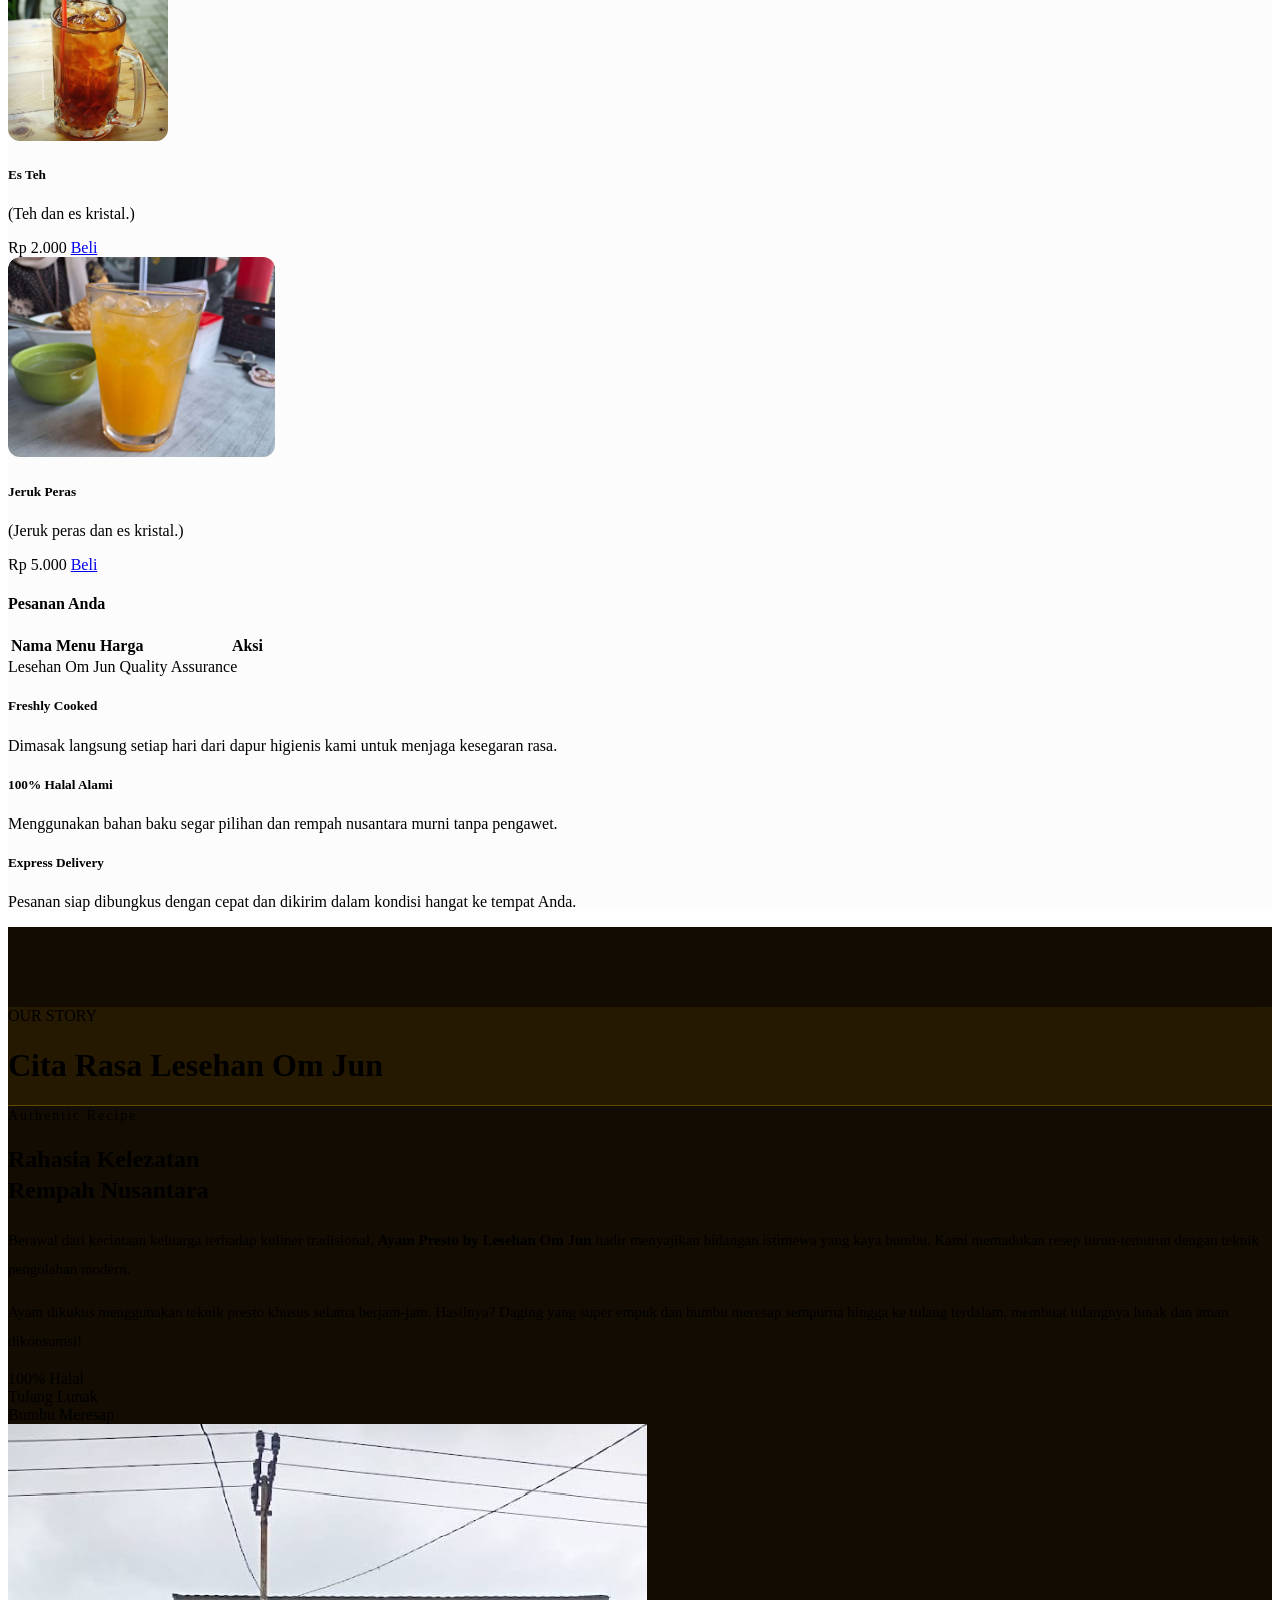
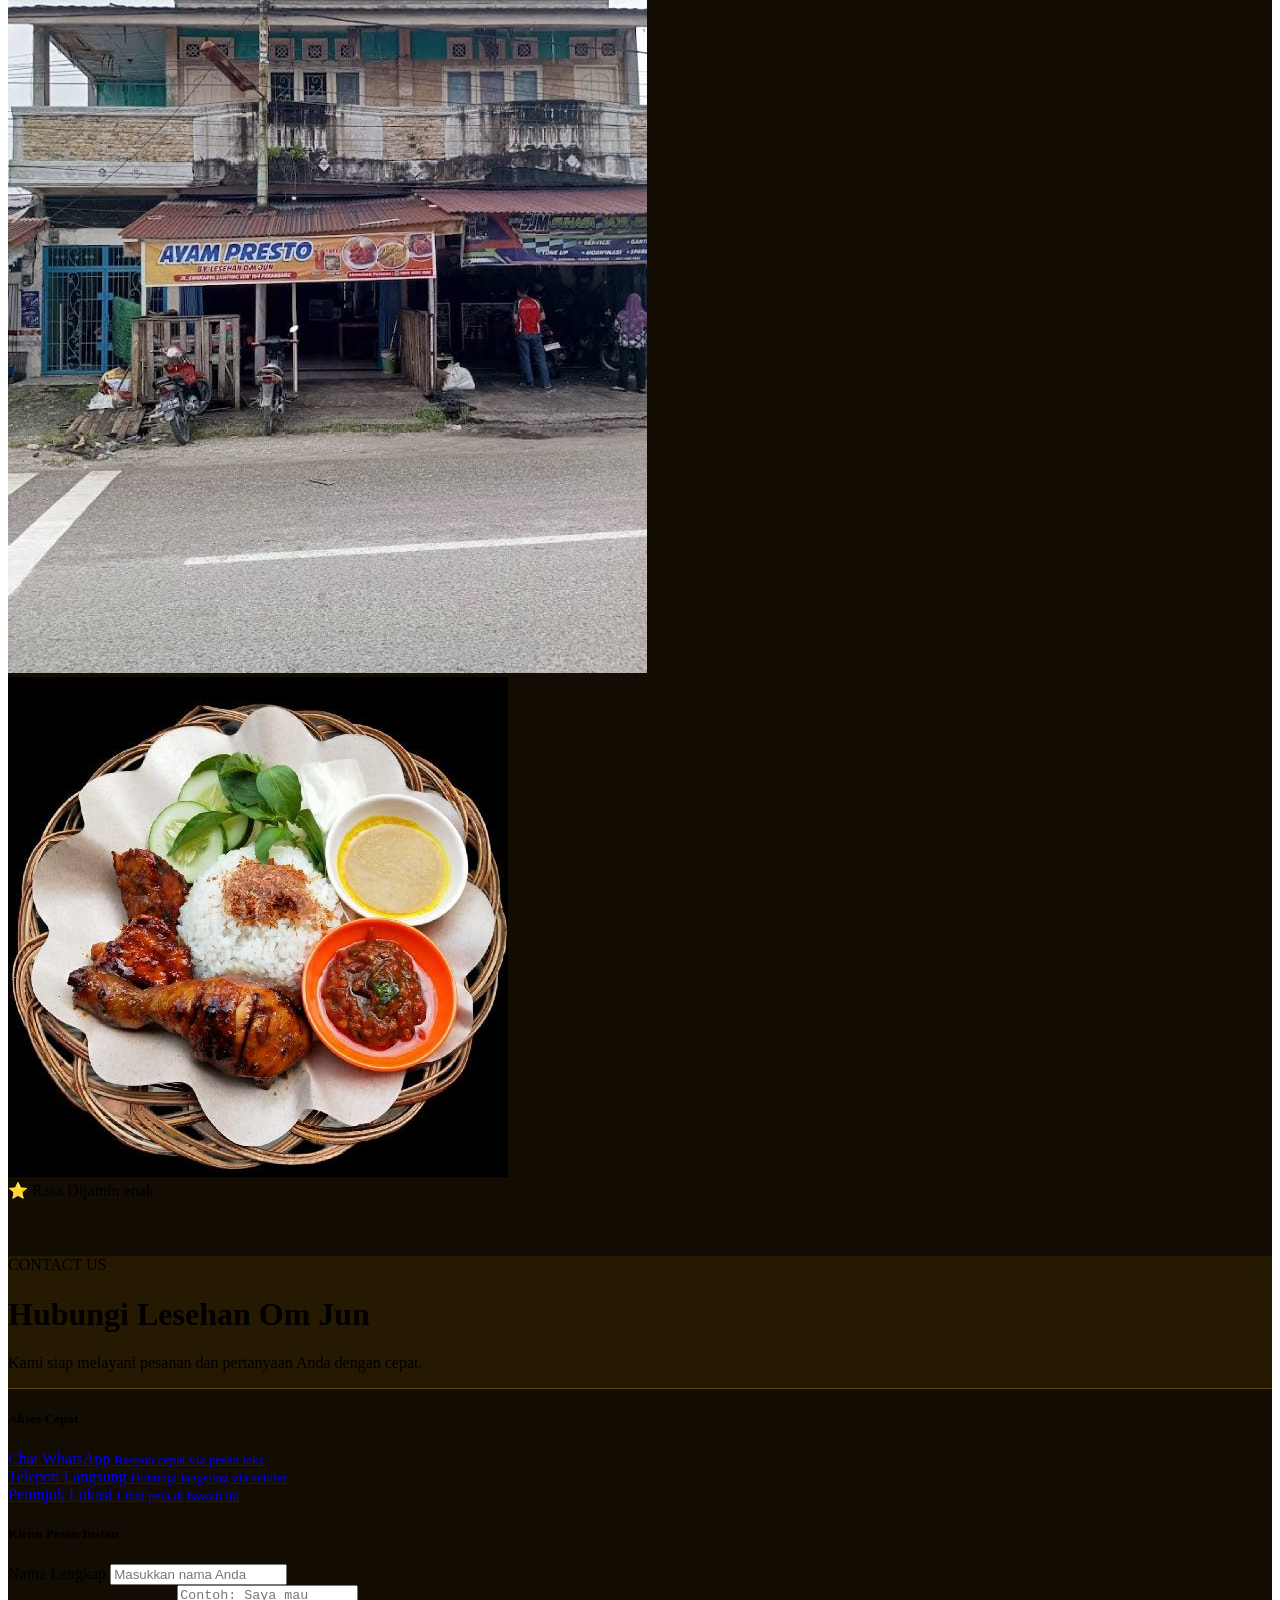
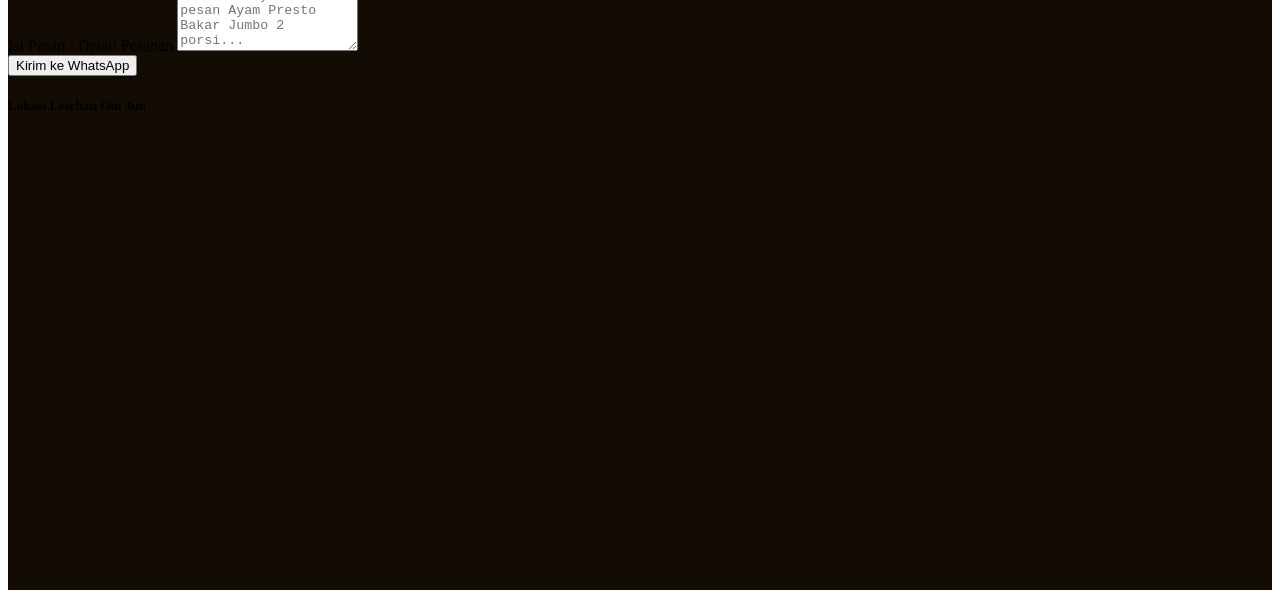
==== commit 5c8d0e01: "Update index.html" ====
--- a/index.html
+++ b/index.html
@@ -4,9 +4,9 @@
     <meta charset="UTF-8">
     <meta name="viewport" content="width=device-width, initial-scale=1.0">
     <title>Ayam Presto by Lesehan Om Jun</title>
-    <link rel="stylesheet" href="bootstrap-4.5.3-dist/css/bootstrap.min.css">
-    <link rel="stylesheet" href="https://cdnjs.cloudflare.com/ajax/libs/font-awesome/5.15.4/css/all.min.css">
-    <link rel="stylesheet" href="Style.css">
+    <script src="https://code.jquery.com/jquery-3.5.1.slim.min.js"></script>
+    <script src="https://cdn.jsdelivr.net/npm/bootstrap@4.5.3/dist/js/bootstrap.bundle.min.js"></script>
+    <script src="script.js"></script>
 </head>
 
 <body>
@@ -663,4 +663,4 @@
     <script src="Script.js"></script>
 
 </body>
-</html>+</html>
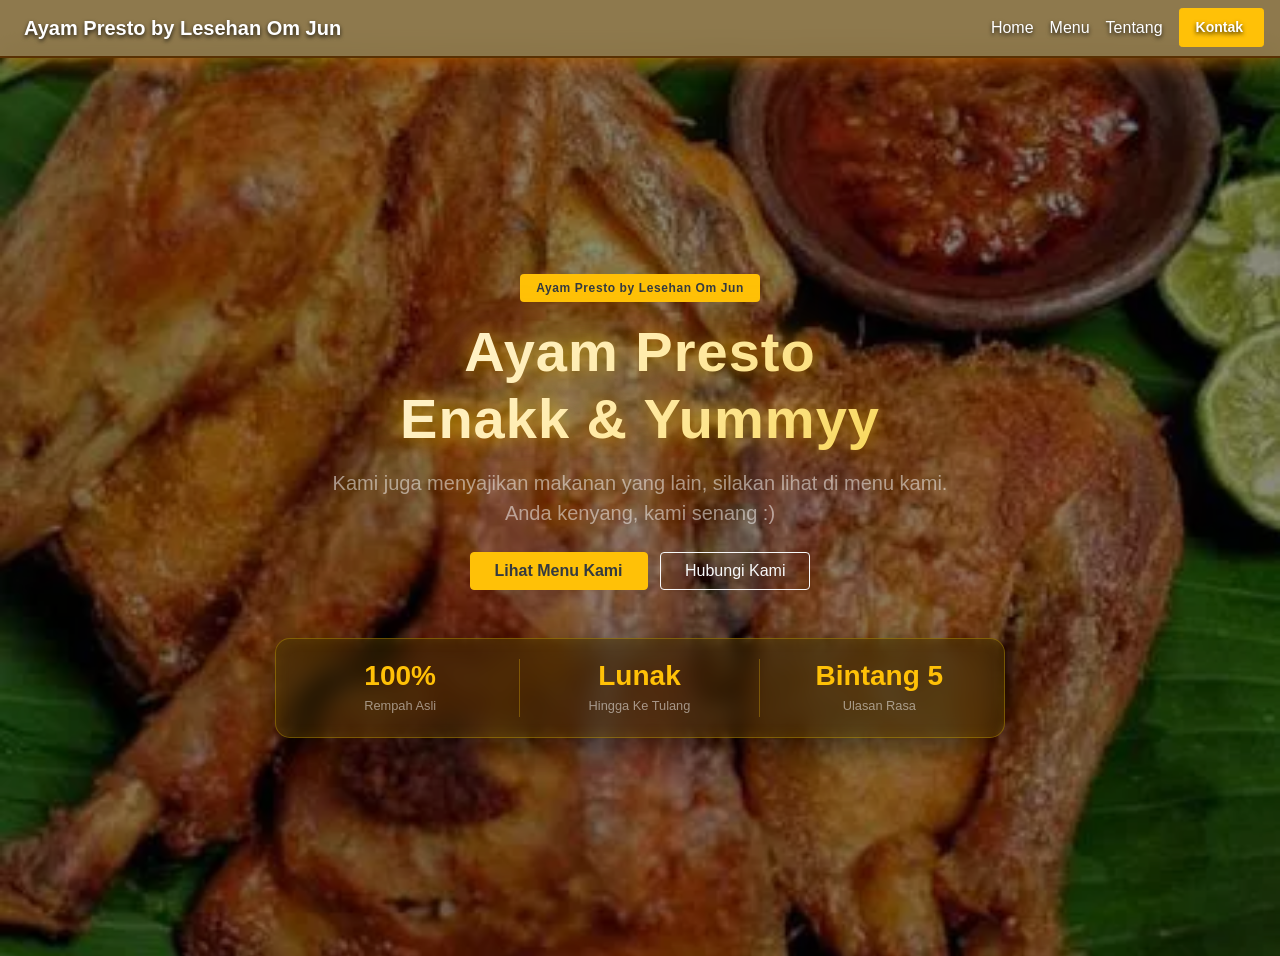
==== commit 6c2df402: "Update index.html" ====
--- a/index.html
+++ b/index.html
@@ -4,9 +4,8 @@
     <meta charset="UTF-8">
     <meta name="viewport" content="width=device-width, initial-scale=1.0">
     <title>Ayam Presto by Lesehan Om Jun</title>
-    <script src="https://code.jquery.com/jquery-3.5.1.slim.min.js"></script>
-    <script src="https://cdn.jsdelivr.net/npm/bootstrap@4.5.3/dist/js/bootstrap.bundle.min.js"></script>
-    <script src="script.js"></script>
+    <link rel="stylesheet" href="https://cdn.jsdelivr.net/npm/bootstrap@4.5.3/dist/css/bootstrap.min.css">
+    <link rel="stylesheet" href="style.css">
 </head>
 
 <body>
@@ -657,10 +656,9 @@
 
 </div>
 
-    <script src="bootstrap-4.5.3-dist/js/jquery.min.js"></script>
-    <script src="bootstrap-4.5.3-dist/js/popper.min.js"></script>
-    <script src="bootstrap-4.5.3-dist/js/bootstrap.min.js"></script>
-    <script src="Script.js"></script>
+    <script src="https://code.jquery.com/jquery-3.5.1.slim.min.js"></script>
+    <script src="https://cdn.jsdelivr.net/npm/bootstrap@4.5.3/dist/js/bootstrap.bundle.min.js"></script>
+    <script src="script.js"></script>
 
 </body>
 </html>
--- a/style.css
+++ b/style.css
@@ -0,0 +1,550 @@
+:root {
+    --navy : #382602;
+    --gold : #291802;
+}
+
+.nav-link-page { 
+    position: relative;
+}
+
+.nav-link-page::after{
+    content: '';
+    position: absolute;
+    left: 8px;
+    right: 8px;
+    bottom: 0;
+    height: 2px;
+    background: var(--gold);
+    transform: scaleX(0);
+    transform-origin: left;
+    transition: transform .25s ease;
+}
+
+.navbar {
+    background: rgba(95, 64, 2, 0.7) !important;
+    backdrop-filter: blur(15px);
+    -webkit-backdrop-filter: blur(15px);
+    border-bottom: 2px solid #593103 !important;
+    box-shadow: 0 4px 25px rgba(232, 117, 1, 0.5), 
+                0 0 15px rgba(173, 125, 2, 0.2);
+}
+
+.navbar-brand, 
+.navbar-dark .navbar-nav .nav-link-page {
+    color: #ffffff !important;
+    text-shadow: 0 2px 4px rgba(0, 0, 0, 0.8);
+}
+
+.navbar-dark .navbar-nav .nav-link-page:hover {
+    color: #ffffff !important; 
+
+    opacity: 1; 
+    text-shadow: 
+        0 0 4px #ffc107,    
+        0 0 10px #ffc107,   
+        0 0 20px #ffc107,   
+        0 0 40px #ff1493;   
+    
+    transform: translateY(-1px); 
+}
+.hero-section{
+    background: url("img/latar.webp") center center/cover no-repeat;
+    min-height: 100vh;
+    display: flex;
+    align-items: center;
+    justify-content: center;
+    position: relative;
+}
+
+.hero-section::before{
+    content:"";
+    position:absolute;
+    top:0;
+    left:0;
+    width:100%;
+    height:100%;
+    background: rgba(0,0,0,.45);
+}
+
+.hero-section .container{
+    position:relative;
+    z-index:1;
+}
+
+.hero-section h1 {
+    font-size: 3.5rem;
+    font-weight: 800 !important;
+    letter-spacing: 1px;
+    background: linear-gradient(135deg, #ffffff 0%, #ffeaa7 50%, #f1c40f 100%);
+    -webkit-background-clip: text;
+    -webkit-text-fill-color: transparent;
+    filter: drop-shadow(0 0 10px rgba(241, 196, 15, 0.6)) drop-shadow(0 0 30px rgba(241, 196, 15, 0.3));
+    animation: kilauEmas 3s ease-in-out infinite alternate;
+}
+
+@keyframes kilauEmas {
+    from {
+        filter: drop-shadow(0 0 8px rgba(241, 196, 15, 0.5)) drop-shadow(0 0 25px rgba(241, 196, 15, 0.2));
+    }
+    to {
+        filter: drop-shadow(0 0 15px rgba(241, 196, 15, 0.8)) drop-shadow(0 0 40px rgba(241, 196, 15, 0.5));
+    }
+}
+
+.page-view {
+    display: none;
+}
+
+.page-view.active {
+    display: block;
+    animation: fadeup .3s ease;
+}
+
+@keyframes fadeup {
+    from {
+        opacity: 0;
+        transform: translateY(10px);
+    }
+
+    to {
+        opacity: 1;
+        transform: translateY(0);
+    }
+}
+
+
+.card {
+    animation: meluncurNaik 0.8s cubic-bezier(0.25, 1, 0.5, 1) forwards;
+    border: 1px solid rgba(255, 215, 0, 0.3) !important;
+    box-shadow: 0 0 15px rgba(255, 215, 0, 0.2);
+    transition: transform 0.3s ease, box-shadow 0.3s ease;
+}
+
+.card:hover {
+    transform: translateY(-8px) !important;
+    box-shadow: 0 0 25px rgba(255, 215, 0, 0.7), 0 0 50px rgba(255, 215, 0, 0.4) !important;
+}
+
+@keyframes meluncurNaik {
+    from {
+        opacity: 0;
+        transform: translateY(40px);
+    }
+    to {
+        opacity: 1;
+        transform: translateY(0);
+    }
+}
+
+.card-footer-custom {
+    display: flex;
+    justify-content: space-between;
+    align-items: center;
+    margin-top: 15px;
+}
+
+.card-footer-custom .harga {
+    font-weight: bold;
+    color: #333;
+}
+
+.btn-beli {
+    background-color: #e7a007;
+    color: white !important;
+    text-decoration: none;
+    padding: 6px 15px;
+    border-radius: 20px;
+    font-size: 14px;
+    font-weight: bold;
+    transition: background 0.2s ease, transform 0.2s ease;
+}
+
+.btn-beli:hover {
+    background-color: #06bb21;
+    transform: scale(1.05);
+}
+
+.btn-batal {
+    background-color: #dc3545;
+    color: white !important;
+    text-decoration: none;
+    padding: 5px 12px;
+    border-radius: 4px;
+    font-size: 13px;
+    font-weight: bold;
+    border: none;
+    cursor: pointer;
+    margin-right: 5px;
+    display: inline-block;
+}
+
+.btn-batal:hover {
+    background-color: #bd2130;
+}
+
+.btn-pesan {
+    background-color: #28a745;
+    color: white !important;
+    text-decoration: none;
+    padding: 5px 12px;
+    border-radius: 4px;
+    font-size: 13px;
+    font-weight: bold;
+    border: none;
+    cursor: pointer;
+    display: inline-block;
+}
+
+.btn-pesan:hover {
+    background-color: #218838;
+}
+
+
+
+
+
+
+/*tentang*/
+
+
+/* Teks Gradasi Emas */
+.text-gradient-emas {
+    background: linear-gradient(135deg, #ffffff 0%, #ffeaa7 50%, #f1c40f 100%);
+    -webkit-background-clip: text;
+    -webkit-text-fill-color: transparent;
+}
+
+/* Kotak Fitur Minimalis Gelap */
+.feature-box-modern {
+    background: rgba(255, 255, 255, 0.03);
+    border: 1px solid rgba(255, 215, 0, 0.15);
+    padding: 15px;
+    border-radius: 12px;
+    text-align: center;
+    transition: all 0.3s ease;
+}
+
+.feature-box-modern:hover {
+    background: rgba(241, 196, 15, 0.08);
+    border-color: #f1c40f;
+    transform: translateY(-5px);
+}
+
+/* Struktur Grid Foto Bertumpuk Modern */
+.modern-grid-wrapper {
+    position: relative;
+    width: 100%;
+    height: 450px;
+}
+
+.photo-card {
+    position: absolute;
+    border-radius: 20px;
+    overflow: hidden;
+    border: 2px solid rgba(241, 196, 15, 0.4);
+    box-shadow: 0 20px 40px rgba(0,0,0,0.6);
+    transition: transform 0.4s ease, z-index 0.4s ease;
+}
+
+/* Aturan Foto Utama */
+.main-photo {
+    width: 75%;
+    height: 350px;
+    top: 0;
+    left: 0;
+    z-index: 1;
+}
+
+.main-photo img {
+    width: 100%;
+    height: 100%;
+    object-fit: cover;
+}
+
+/* Aturan Foto Kedua (Menumpuk di Kanan Bawah) */
+.sub-photo {
+    width: 55%;
+    height: 240px;
+    bottom: 20px;
+    right: 0;
+    z-index: 2;
+}
+
+.sub-photo img {
+    width: 100%;
+    height: 100%;
+    object-fit: cover;
+}
+
+/* Efek Hover Saling Silang */
+.photo-card:hover {
+    transform: scale(1.05) translateY(-5px);
+    border-color: #f1c40f;
+    box-shadow: 0 25px 50px rgba(241, 196, 15, 0.3);
+    z-index: 3;
+}
+
+/* Tag Melayang ala Glassmorphism */
+.floating-glass-tag {
+    position: absolute;
+    top: 40px;
+    right: 15%;
+    background: rgba(56, 38, 2, 0.8);
+    backdrop-filter: blur(10px);
+    -webkit-backdrop-filter: blur(10px);
+    border: 1px solid #f1c40f;
+    padding: 12px 20px;
+    border-radius: 15px;
+    z-index: 4;
+    text-align: center;
+    box-shadow: 0 10px 25px rgba(0,0,0,0.4);
+    animation: gerakTag 3s ease-in-out infinite alternate;
+}
+
+@keyframes gerakTag {
+    from { transform: translateY(0); }
+    to { transform: translateY(-10px); }
+}
+
+.home-stats-wrapper {
+    background: rgba(56, 38, 2, 0.6) !important;
+    backdrop-filter: blur(10px);
+    -webkit-backdrop-filter: blur(10px);
+    border: 1px solid rgba(255, 215, 0, 0.3);
+    padding: 20px;
+    border-radius: 15px;
+    box-shadow: 0 10px 30px rgba(0, 0, 0, 0.5), 
+                inset 0 0 15px rgba(241, 196, 15, 0.1);
+    animation: melayangStats 3s ease-in-out infinite alternate;
+}
+
+.border-warning-50 {
+    border-color: rgba(241, 196, 15, 0.3) !important;
+}
+
+@keyframes melayangStats {
+    from {
+        transform: translateY(0);
+        box-shadow: 0 10px 30px rgba(0, 0, 0, 0.5);
+    }
+    to {
+        transform: translateY(-8px);
+        box-shadow: 0 15px 35px rgba(241, 196, 15, 0.2);
+    }
+}
+
+
+
+
+
+
+/*kontak*/
+
+
+.kontak-info-card, .kontak-form-card {
+    background: rgba(56, 38, 2, 0.6) !important;
+    backdrop-filter: blur(15px);
+    -webkit-backdrop-filter: blur(15px);
+    border: 1px solid rgba(255, 215, 0, 0.2);
+    border-radius: 20px;
+    padding: 30px;
+    box-shadow: 0 15px 35px rgba(0, 0, 0, 0.5);
+    height: 100%;
+}
+
+.btn-kontak-aksi {
+    display: flex;
+    align-items: center;
+    background: rgba(255, 255, 255, 0.03);
+    border: 1px solid rgba(255, 255, 255, 0.1);
+    border-radius: 12px;
+    padding: 15px;
+    margin-bottom: 15px;
+    color: #ffffff !important;
+    text-decoration: none !important;
+    transition: all 0.3s ease;
+}
+
+.btn-kontak-aksi i {
+    font-size: 24px;
+    margin-right: 20px;
+    width: 30px;
+    text-align: center;
+}
+
+.btn-kontak-aksi small {
+    color: rgba(255, 255, 255, 0.5);
+    display: block;
+    margin-top: 2px;
+}
+
+/* Hover Effects berdasarkan warna brand ikon */
+.btn-kontak-aksi.wa-color:hover {
+    background: rgba(40, 167, 69, 0.15);
+    border-color: #28a745;
+    box-shadow: 0 0 15px rgba(40, 167, 69, 0.3);
+    transform: translateX(5px);
+}
+.btn-kontak-aksi.tel-color:hover {
+    background: rgba(0, 123, 255, 0.15);
+    border-color: #007bff;
+    box-shadow: 0 0 15px rgba(0, 123, 255, 0.3);
+    transform: translateX(5px);
+}
+.btn-kontak-aksi.maps-color:hover {
+    background: rgba(238, 82, 83, 0.15);
+    border-color: #ee5253;
+    box-shadow: 0 0 15px rgba(ee, 52, 53, 0.3);
+    transform: translateX(5px);
+}
+
+/* Form Input Style */
+.form-control-custom {
+    background: rgba(255, 255, 255, 0.05);
+    border: 1px solid rgba(255, 215, 0, 0.2);
+    border-radius: 10px;
+    color: #ffffff !important;
+    padding: 12px 15px;
+    width: 100%;
+    outline: none;
+    transition: all 0.3s ease;
+}
+
+.form-control-custom:focus {
+    background: rgba(255, 255, 255, 0.08);
+    border-color: #f1c40f;
+    box-shadow: 0 0 10px rgba(241, 196, 15, 0.3);
+}
+
+.btn-kirim-form {
+    background: linear-gradient(135deg, #ffd700, #f1c40f);
+    color: #382602 !important;
+    border: none;
+    border-radius: 10px;
+    padding: 12px;
+    width: 100%;
+    font-weight: bold;
+    margin-top: 15px;
+    cursor: pointer;
+    transition: all 0.3s ease;
+}
+
+.btn-kirim-form:hover {
+    background: #ffffff;
+    box-shadow: 0 0 20px rgba(255, 255, 255, 0.4);
+    transform: translateY(-2px);
+}
+
+
+/*peta*/
+
+.peta-wrapper-card {
+    background: rgba(56, 38, 2, 0.6) !important;
+    backdrop-filter: blur(15px);
+    -webkit-backdrop-filter: blur(15px);
+    border: 1px solid rgba(255, 215, 0, 0.3);
+    border-radius: 20px;
+    padding: 20px;
+    box-shadow: 0 15px 35px rgba(0, 0, 0, 0.5);
+}
+
+.responsive-map-container {
+    border-radius: 12px;
+    overflow: hidden;
+    border: 2px solid rgba(241, 196, 15, 0.4);
+    box-shadow: 0 5px 15px rgba(0,0,0,0.3);
+}
+
+.responsive-map-container iframe {
+    display: block;
+    width: 100%;
+}
+
+
+
+/*stiker*/
+
+.border-top.border-warning-25 {
+    border-top: 1px dashed rgba(241, 196, 15, 0.25) !important;
+}
+
+.badge-stiker-title {
+    font-size: 12px;
+    letter-spacing: 3px;
+    text-transform: uppercase;
+    color: #bd8109;
+    font-weight: 700;
+    display: inline-block;
+    padding: 5px 15px;
+    background: rgba(241, 196, 15, 0.05);
+    border: 1px solid rgba(241, 196, 15, 0.2);
+    border-radius: 30px;
+}
+
+.stiker-modern-card {
+    position: relative;
+    background: rgba(56, 38, 2, 0.95);
+    border: 1px solid rgba(241, 196, 15, 0.3);
+    border-radius: 16px;
+    padding: 30px 20px;
+    text-align: center;
+    overflow: hidden;
+    box-shadow: 0 10px 30px rgba(0,0,0,0.15);
+    transition: transform 0.4s cubic-bezier(0.175, 0.885, 0.32, 1.275), box-shadow 0.4s ease;
+}
+
+.stiker-icon-circle {
+    width: 60px;
+    height: 60px;
+    background: linear-gradient(135deg, #ffd700, #f1c40f);
+    border-radius: 50%;
+    display: flex;
+    align-items: center;
+    justify-content: center;
+    margin: 0 auto 20px auto;
+    color: #382602;
+    font-size: 24px;
+    box-shadow: 0 0 20px rgba(241, 196, 15, 0.4);
+    transition: transform 0.4s ease;
+}
+
+.stiker-title {
+    color: #ffffff;
+    font-size: 16px;
+    font-weight: 700;
+    margin-bottom: 10px;
+    letter-spacing: 0.5px;
+}
+
+.stiker-text {
+    color: #ffeaa7;
+    font-size: 13px;
+    line-height: 1.6;
+    margin-bottom: 0;
+    opacity: 0.8;
+}
+
+.stiker-glow-line {
+    position: absolute;
+    bottom: 0;
+    left: 0;
+    width: 100%;
+    height: 3px;
+    background: linear-gradient(90deg, transparent, #f1c40f, transparent);
+    transform: scaleX(0);
+    transition: transform 0.4s ease;
+}
+
+.stiker-modern-card:hover {
+    transform: translateY(-10px);
+    border-color: #f1c40f;
+    box-shadow: 0 15px 35px rgba(241, 196, 15, 0.2), 0 0 15px rgba(241, 196, 15, 0.2);
+}
+
+.stiker-modern-card:hover .stiker-icon-circle {
+    transform: rotate(360deg) scale(1.1);
+}
+
+.stiker-modern-card:hover .stiker-glow-line {
+    transform: scaleX(1);
+}
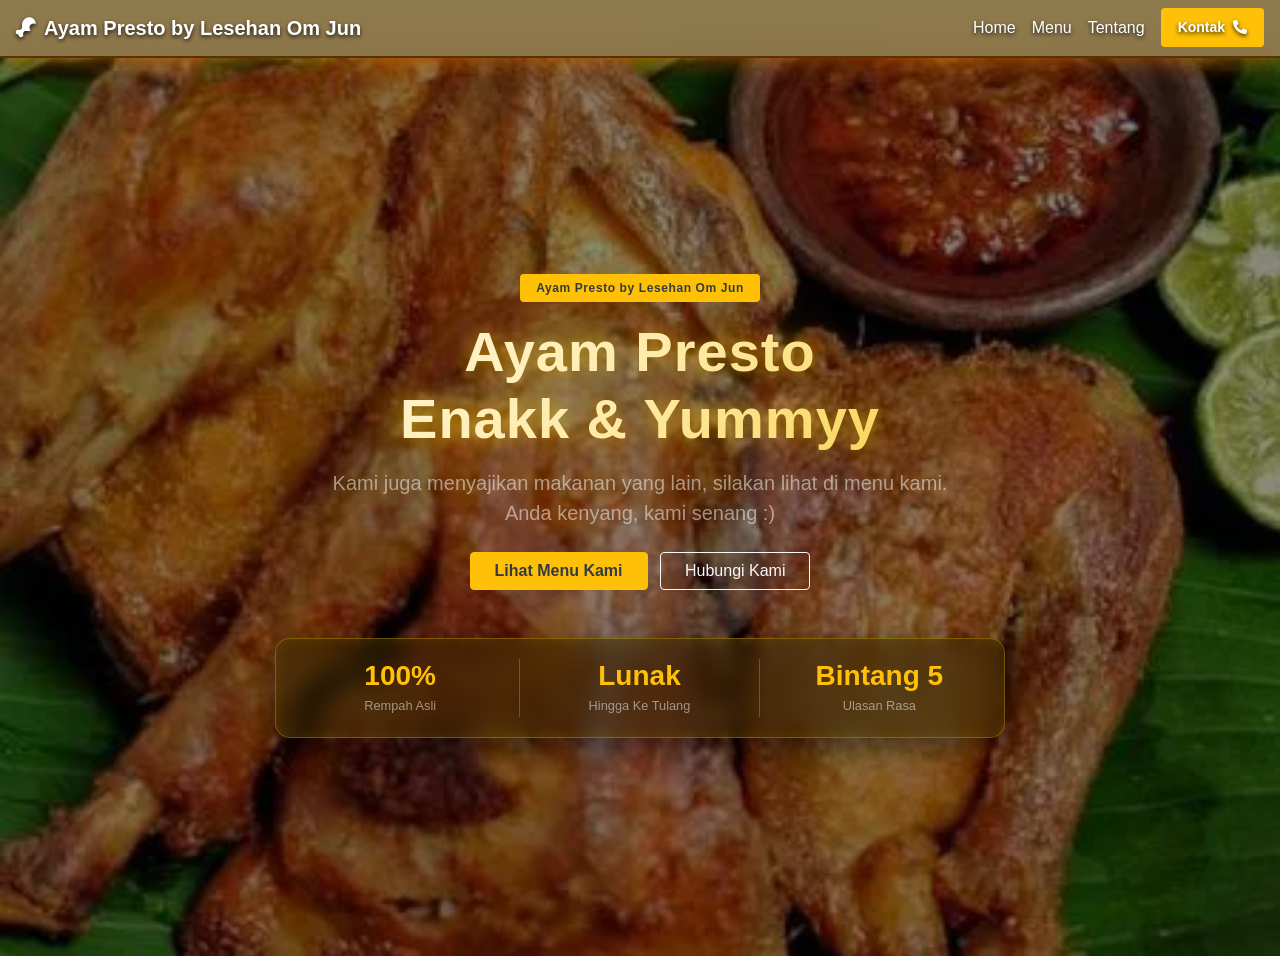
==== commit a754fa49: "Update index.html" ====
--- a/index.html
+++ b/index.html
@@ -1,21 +1,32 @@
 <!DOCTYPE html>
-<html lang="en">
+<html lang="id">
 <head>
+    <!-- Pengaturan karakter dan viewport agar tampilan responsif di HP -->
     <meta charset="UTF-8">
     <meta name="viewport" content="width=device-width, initial-scale=1.0">
     <title>Ayam Presto by Lesehan Om Jun</title>
+
+    <!-- Import Framework Bootstrap 4 (CSS) untuk tata letak dan komponen UI -->
     <link rel="stylesheet" href="https://cdn.jsdelivr.net/npm/bootstrap@4.5.3/dist/css/bootstrap.min.css">
+    
+    <!-- Import Font Awesome untuk ikon-ikon di website -->
+    <link rel="stylesheet" href="https://cdnjs.cloudflare.com/ajax/libs/font-awesome/5.15.4/css/all.min.css">
+    
+    <!-- Link ke file stylesheet CSS buatan sendiri -->
     <link rel="stylesheet" href="style.css">
 </head>
 
 <body>
+    <!-- Navigation Bar (Navbar) utama yang menempel di atas (fixed-top) -->
     <nav class="navbar navbar-expand-lg navbar-dark fixed-top" style="background-color: var(--navy);">
-
-        <a class="navbar-brand font-weight-bold" href="#" data-page="home">
+        <!-- Logo dan Nama Brand di pojok kiri atas navbar -->
+        <a class="navbar-brand font-weight-bold d-flex align-items-center" href="#" data-page="home">
+            <!-- Gambar Logo Perusahaan -->
             <i class="fas fa-drumstick-bite mr-2"></i>
             Ayam Presto by Lesehan Om Jun
         </a>
 
+        <!-- Tombol Hamburger Menu (muncul saat dibuka di HP) -->
         <button class="navbar-toggler"
                 type="button"
                 data-toggle="collapse"
@@ -23,642 +34,483 @@
                 aria-controls="navbarLinks"
                 aria-expanded="false"
                 aria-label="Toggle navigation">
-
             <span class="navbar-toggler-icon"></span>
         </button>
         
+        <!-- Daftar Menu Navigasi (Home, Menu, Tentang, Kontak) -->
         <div class="collapse navbar-collapse" id="navbarLinks">
-
             <ul class="navbar-nav ml-auto">
-
                 <li class="nav-item">
-                    <a class="nav-link nav-link-page  active" href="#" data-page="home">
-                        Home
+                    <a class="nav-link nav-link-page active" href="#" data-page="home">Home</a>
+                </li>
+                <li class="nav-item">
+                    <a class="nav-link nav-link-page" href="#" data-page="menu">Menu</a>
+                </li>
+                <li class="nav-item">
+                    <a class="nav-link nav-link-page" href="#" data-page="tentang">Tentang</a>
+                </li>
+                <li class="nav-item ml-lg-2">
+                    <a class="nav-link nav-link-page btn btn-warning btn-sm text-dark font-weight-bold px-3" href="#" data-page="kontak">
+                        Kontak <i class="fas fa-phone-alt ml-1"></i>
                     </a>
                 </li>
-
-                <li class="nav-item">
-                    <a class="nav-link nav-link-page" href="#" data-page="menu">
-                        Menu
-                    </a>
-                </li>
-
-                <li class="nav-item">
-                    <a class="nav-link nav-link-page" href="#" data-page="tentang">
-                        Tentang
-                    </a>
-                </li>
-
-                <li class="nav-item ml-lg-2">
-                    <a class="nav-link nav-link-page btn btn-warning btn-sm text-dark font-weight-bold px-3"href="#"data-page="kontak">
-                        Kontak
-                        <i class="fas fa-phone-alt ml-1"></i>
-
-                    </a>
-                </li>
-
             </ul>
-
-        </div>
-
+        </div>
     </nav>
 
-    <!-- HOME -->
-<div id="page-home" class="page-view active" style="padding-top:56px;">
-
-    <section class="hero-section text-white text-center">
-
-        <div class="container">
-
-            <span class="badge badge-warning text-dark mb-3 px-3 py-2" style="font-size:12px;letter-spacing:.05em;">
-                Ayam Presto by Lesehan Om Jun
-            </span>
-
-            <h1 class="display-4 font-weight-bold mb-3">
-                Ayam Presto <br>
-                Enakk & Yummyy
-            </h1>
-
-            <p class="lead text-white-50 mb-4">
-                Kami juga menyajikan makanan yang lain, silakan lihat di menu kami. <br>
-                Anda kenyang, kami senang :)
-            </p>
-
-            <div class="mb-5">
-                <button class="btn btn-warning text-dark font-weight-bold px-4 mr-2" data-page="menu">
-                    Lihat Menu Kami
-                </button>
-                <button class="btn btn-outline-light px-4" data-page="kontak">
-                    Hubungi Kami
-                </button>
-            </div>
-
-            <!-- Tambahan Modern: 3 Kotak Data & Mini Sticker -->
-            <div class="row justify-content-center mt-5">
-                <div class="col-md-8">
-                    <div class="home-stats-wrapper">
-                        <div class="row">
-                            <div class="col-4 border-right border-warning-50">
-                                <h3 class="font-weight-bold text-warning mb-0">100%</h3>
-                                <small class="text-white-50">Rempah Asli</small>
-                            </div>
-                            <div class="col-4 border-right border-warning-50">
-                                <h3 class="font-weight-bold text-warning mb-0">Lunak</h3>
-                                <small class="text-white-50">Hingga Ke Tulang</small>
-                            </div>
-                            <div class="col-4">
-                                <h3 class="font-weight-bold text-warning mb-0">Bintang 5</h3>
-                                <small class="text-white-50">Ulasan Rasa</small>
-                            </div>
-                        </div>
-                    </div>
-                </div>
-            </div>
-
-        </div>
-
-    </section>
-
-</div>
-
-    <!-- MENU -->
+    <!-- ================= HALAMAN HOME ================= -->
+    <div id="page-home" class="page-view active" style="padding-top:56px;">
+        <!-- Banner/Section Hero Utama dengan Gambar Latar -->
+        <section class="hero-section text-white text-center">
+            <div class="container">
+                <!-- Badge Penanda Singkat -->
+                <span class="badge badge-warning text-dark mb-3 px-3 py-2" style="font-size:12px;letter-spacing:.05em;">
+                    Ayam Presto by Lesehan Om Jun
+                </span>
+
+                <!-- Judul Utama Halaman Home -->
+                <h1 class="display-4 font-weight-bold mb-3">
+                    Ayam Presto <br>
+                    Enakk & Yummyy
+                </h1>
+
+                <!-- Deskripsi Singkat -->
+                <p class="lead text-white-50 mb-4">
+                    Kami juga menyajikan makanan yang lain, silakan lihat di menu kami. <br>
+                    Anda kenyang, kami senang :)
+                </p>
+
+                <!-- Tombol Aksi Cepat (Call to Action) -->
+                <div class="mb-5">
+                    <button class="btn btn-warning text-dark font-weight-bold px-4 mr-2" data-page="menu">
+                        Lihat Menu Kami
+                    </button>
+                    <button class="btn btn-outline-light px-4" data-page="kontak">
+                        Hubungi Kami
+                    </button>
+                </div>
+
+                <!-- Bagian Statistik Keunggulan Produk -->
+                <div class="row justify-content-center mt-5">
+                    <div class="col-md-8">
+                        <div class="home-stats-wrapper">
+                            <div class="row">
+                                <div class="col-4 border-right border-warning-50">
+                                    <h3 class="font-weight-bold text-warning mb-0">100%</h3>
+                                    <small class="text-white-50">Rempah Asli</small>
+                                </div>
+                                <div class="col-4 border-right border-warning-50">
+                                    <h3 class="font-weight-bold text-warning mb-0">Lunak</h3>
+                                    <small class="text-white-50">Hingga Ke Tulang</small>
+                                </div>
+                                <div class="col-4">
+                                    <h3 class="font-weight-bold text-warning mb-0">Bintang 5</h3>
+                                    <small class="text-white-50">Ulasan Rasa</small>
+                                </div>
+                            </div>
+                        </div>
+                    </div>
+                </div>
+            </div>
+        </section>
+    </div>
+
+    <!-- ================= HALAMAN MENU ================= -->
     <div id="page-menu" class="page-view" style="padding-top:56px;background:#fcfcfc;">
-
+        <!-- Banner Judul Halaman Menu -->
         <div class="text-white py-4 mb-5" style="background-color:var(--navy);">
-
             <div class="container text-center">
-
-                <span class="badge badge-warning text-dark mb-2">
-                    Menu Andalan
-                </span>
-
-                <h1 class="h3 font-weight-bold mb-1">
-                    Makanan dan Minuman
-                </h1>
-
+                <span class="badge badge-warning text-dark mb-2">Menu Andalan</span>
+                <h1 class="h3 font-weight-bold mb-1">Makanan dan Minuman</h1>
                 <p class="mb-0 text-white-50">
                     Hidangan ayam presto bertekstur lembut dan kaya bumbu <br>dan Minuman segar.
                 </p>
-
-            </div>
-
+            </div>
         </div>
 
         <div class="container pb-5">
-
+            <!-- Judul Kategori Makanan -->
             <h2 class="w-100 mb-4 font-weight-bold" style="color: #462c06; padding-left: 15px;">
-            <i class="fas fa-utensils mr-2" style="color: #bd8109;"></i> Menu Makanan
+                <i class="fas fa-utensils mr-2" style="color: #bd8109;"></i> Menu Makanan
             </h2>
 
+            <!-- Grid Kartu Menu Makanan -->
             <div class="row">
-
-                <div class="col-md-4 col-sm-6 mb-4">
-
-                    <div class="card h-100 shadow-sm border-0" style="border-radius:12px;overflow:hidden;">
-
-                        <div class="p-3">
-                            <img src="img/latar.webp"
-                                 class="img-fluid w-100"
-                                 style="height:200px;object-fit:cover;border-radius:12px;">
-                        </div>
-
-                        <div class="card-body d-flex flex-column">
-
-                            <h5 class="font-weight-bold text-danger">
-                                Ayam Presto Goreng
-                            </h5>
-
-                            <p class="text-muted">
-                                (Ayam presto digoreng dan disajikan dengan sambal pedas manis.)
-                            </p>
-                            <div class="card-footer-custom">
-                            <span class="font-weight-bold">Rp 15.000</span>
-                            <a href="#" class="btn-beli">Beli</a>
-                            </div>
-
-                        </div>
-
-                    </div>
-
-                </div>
-
-                <div class="col-md-4 col-sm-6 mb-4">
-
-                    <div class="card h-100 shadow-sm border-0" style="border-radius:12px;overflow:hidden;">
-
-                        <div class="p-3">
-                            <img src="img/bakar.jpeg"
-                                 class="img-fluid w-100"
-                                 style="height:200px;object-fit:cover;border-radius:12px;">
-                        </div>
-
-                        <div class="card-body d-flex flex-column">
-
-                            <h5 class="font-weight-bold text-danger">
-                                Ayam Presto Bakar
-                            </h5>
-
-                            <p class="text-muted">
-                                (Ayam presto dibakar dan disajikan dengan sambal pedas manis juga lalapannya.)
-                            </p>
-                            <div class="card-footer-custom">
-                            <span class="font-weight-bold">Rp 15.000</span>
-                            <a href="#" class="btn-beli">Beli</a>
-                            </div>
-
-                        </div>
-
-                    </div>
-
-                </div>
-
-                <div class="col-md-4 col-sm-6 mb-4">
-
-                    <div class="card h-100 shadow-sm border-0" style="border-radius:12px;overflow:hidden;">
-
-                        <div class="p-3">
-                            <img src="img/latar.webp"
-                                 class="img-fluid w-100"
-                                 style="height:200px;object-fit:cover;border-radius:12px;">
-                        </div>
-
-                        <div class="card-body d-flex flex-column">
-
-                            <h5 class="font-weight-bold text-danger">
-                                Ayam Presto Goreng Jumbo
-                            </h5>
-
-                            <p class="text-muted">
-                                (Ukuran Ayam prestonya lebih besar digoreng dan disajikan dengan sambal pedas manis.)
-                            </p>
-                            <div class="card-footer-custom">
-                            <span class="font-weight-bold">Rp 18.000</span>
-                            <a href="#" class="btn-beli">Beli</a>
-                            </div>
-
-                        </div>
-
-                    </div>
-
-                </div>
-
-
-                <div class="col-md-4 col-sm-6 mb-4">
-
-                    <div class="card h-100 shadow-sm border-0" style="border-radius:12px;overflow:hidden;">
-
-                        <div class="p-3">
-                            <img src="img/bakar.jpeg"
-                                 class="img-fluid w-100"
-                                 style="height:200px;object-fit:cover;border-radius:12px;">
-                        </div>
-
-                        <div class="card-body d-flex flex-column">
-
-                            <h5 class="font-weight-bold text-danger">
-                                Ayam Presto Bakar Jumbo
-                            </h5>
-
-                            <p class="text-muted">
-                                (Ukuran Ayam presto lebih besar dibakar dan disajikan dengan sambal pedas manis.)
-                            </p>
-                            <div class="card-footer-custom">
-                            <span class="font-weight-bold">Rp 18.000</span>
-                            <a href="#" class="btn-beli">Beli</a>
-                            </div>
-
-                        </div>
-
-                    </div>
-
-                </div>
-
-                <div class="col-md-4 col-sm-6 mb-4">
-
-                    <div class="card h-100 shadow-sm border-0" style="border-radius:12px;overflow:hidden;">
-
-                        <div class="p-3">
-                            <img src="img/lele.jpeg"
-                                 class="img-fluid w-100"
-                                 style="height:200px;object-fit:cover;border-radius:12px;">
-                        </div>
-
-                        <div class="card-body d-flex flex-column">
-
-                            <h5 class="font-weight-bold text-danger">
-                                Pecel Lele
-                            </h5>
-
-                            <p class="text-muted">
-                                (ikan lele yang di bumbui dan digoreng, disajikan dengan sambal Terasi pedas manis dan lalapan.)
-                            </p>
-                            <div class="card-footer-custom">
-                            <span class="font-weight-bold">Rp 15.000</span>
-                            <a href="#" class="btn-beli">Beli</a>
-                            </div>
-
-                        </div>
-
-                    </div>
-
-                </div>
-
-
-                <div class="col-md-4 col-sm-6 mb-4">
-
-                    <div class="card h-100 shadow-sm border-0" style="border-radius:12px;overflow:hidden;">
-
-                        <div class="p-3">
-                            <img src="img/geprek.jpg"
-                                 class="img-fluid w-100"
-                                 style="height:200px;object-fit:cover;border-radius:12px;">
-                        </div>
-
-                        <div class="card-body d-flex flex-column">
-
-                            <h5 class="font-weight-bold text-danger">
-                                Ayam Geprek
-                            </h5>
-
-                            <p class="text-muted">
-                                (Ayam geprek yang disajikan dengan sambal pedasnya dan juga lalapan.)
-                            </p>
-                            <div class="card-footer-custom">
-                            <span class="font-weight-bold">Rp 12.000</span>
-                            <a href="#" class="btn-beli">Beli</a>
-                            </div>
-
-                        </div>
-
-                    </div>
-
-                </div>
-
-            </div>
-
+                <!-- Kartu Menu 1 -->
+                <div class="col-md-4 col-sm-6 mb-4">
+                    <div class="card h-100 shadow-sm border-0" style="border-radius:12px;overflow:hidden;">
+                        <div class="p-3">
+                            <img src="img/latar.webp" class="img-fluid w-100" style="height:200px;object-fit:cover;border-radius:12px;">
+                        </div>
+                        <div class="card-body d-flex flex-column">
+                            <h5 class="font-weight-bold text-danger">Ayam Presto Goreng</h5>
+                            <p class="text-muted">(Ayam presto digoreng dan disajikan dengan sambal pedas manis.)</p>
+                            <div class="card-footer-custom">
+                                <span class="font-weight-bold">Rp 15.000</span>
+                                <a href="#" class="btn-beli">Beli</a>
+                            </div>
+                        </div>
+                    </div>
+                </div>
+
+                <!-- Kartu Menu 2 -->
+                <div class="col-md-4 col-sm-6 mb-4">
+                    <div class="card h-100 shadow-sm border-0" style="border-radius:12px;overflow:hidden;">
+                        <div class="p-3">
+                            <img src="img/bakar.jpeg" class="img-fluid w-100" style="height:200px;object-fit:cover;border-radius:12px;">
+                        </div>
+                        <div class="card-body d-flex flex-column">
+                            <h5 class="font-weight-bold text-danger">Ayam Presto Bakar</h5>
+                            <p class="text-muted">(Ayam presto dibakar dan disajikan dengan sambal pedas manis juga lalapannya.)</p>
+                            <div class="card-footer-custom">
+                                <span class="font-weight-bold">Rp 15.000</span>
+                                <a href="#" class="btn-beli">Beli</a>
+                            </div>
+                        </div>
+                    </div>
+                </div>
+
+                <!-- Kartu Menu 3 -->
+                <div class="col-md-4 col-sm-6 mb-4">
+                    <div class="card h-100 shadow-sm border-0" style="border-radius:12px;overflow:hidden;">
+                        <div class="p-3">
+                            <img src="img/latar.webp" class="img-fluid w-100" style="height:200px;object-fit:cover;border-radius:12px;">
+                        </div>
+                        <div class="card-body d-flex flex-column">
+                            <h5 class="font-weight-bold text-danger">Ayam Presto Goreng Jumbo</h5>
+                            <p class="text-muted">(Ukuran Ayam prestonya lebih besar digoreng dan disajikan dengan sambal pedas manis.)</p>
+                            <div class="card-footer-custom">
+                                <span class="font-weight-bold">Rp 18.000</span>
+                                <a href="#" class="btn-beli">Beli</a>
+                            </div>
+                        </div>
+                    </div>
+                </div>
+
+                <!-- Kartu Menu 4 -->
+                <div class="col-md-4 col-sm-6 mb-4">
+                    <div class="card h-100 shadow-sm border-0" style="border-radius:12px;overflow:hidden;">
+                        <div class="p-3">
+                            <img src="img/bakar.jpeg" class="img-fluid w-100" style="height:200px;object-fit:cover;border-radius:12px;">
+                        </div>
+                        <div class="card-body d-flex flex-column">
+                            <h5 class="font-weight-bold text-danger">Ayam Presto Bakar Jumbo</h5>
+                            <p class="text-muted">(Ukuran Ayam presto lebih besar dibakar dan disajikan dengan sambal pedas manis.)</p>
+                            <div class="card-footer-custom">
+                                <span class="font-weight-bold">Rp 18.000</span>
+                                <a href="#" class="btn-beli">Beli</a>
+                            </div>
+                        </div>
+                    </div>
+                </div>
+
+                <!-- Kartu Menu 5 -->
+                <div class="col-md-4 col-sm-6 mb-4">
+                    <div class="card h-100 shadow-sm border-0" style="border-radius:12px;overflow:hidden;">
+                        <div class="p-3">
+                            <img src="img/lele.jpeg" class="img-fluid w-100" style="height:200px;object-fit:cover;border-radius:12px;">
+                        </div>
+                        <div class="card-body d-flex flex-column">
+                            <h5 class="font-weight-bold text-danger">Pecel Lele</h5>
+                            <p class="text-muted">(ikan lele yang di bumbui dan digoreng, disajikan dengan sambal Terasi pedas manis dan lalapan.)</p>
+                            <div class="card-footer-custom">
+                                <span class="font-weight-bold">Rp 15.000</span>
+                                <a href="#" class="btn-beli">Beli</a>
+                            </div>
+                        </div>
+                    </div>
+                </div>
+
+                <!-- Kartu Menu 6 -->
+                <div class="col-md-4 col-sm-6 mb-4">
+                    <div class="card h-100 shadow-sm border-0" style="border-radius:12px;overflow:hidden;">
+                        <div class="p-3">
+                            <img src="img/geprek.jpg" class="img-fluid w-100" style="height:200px;object-fit:cover;border-radius:12px;">
+                        </div>
+                        <div class="card-body d-flex flex-column">
+                            <h5 class="font-weight-bold text-danger">Ayam Geprek</h5>
+                            <p class="text-muted">(Ayam geprek yang disajikan dengan sambal pedasnya dan juga lalapan.)</p>
+                            <div class="card-footer-custom">
+                                <span class="font-weight-bold">Rp 12.000</span>
+                                <a href="#" class="btn-beli">Beli</a>
+                            </div>
+                        </div>
+                    </div>
+                </div>
+            </div>
+
+            <!-- Judul Kategori Minuman -->
             <h2 class="w-100 mb-4 font-weight-bold" style="color: #462c06; padding-left: 15px;">
-            <i class="fas fa-cocktail mr-2" style="color: #bd8109;"></i> Menu Minuman
+                <i class="fas fa-cocktail mr-2" style="color: #bd8109;"></i> Menu Minuman
             </h2>
             
+            <!-- Grid Kartu Menu Minuman -->
             <div class="row">
-                <div class="col-md-4 col-sm-6 mb-4">
-
-                    <div class="card h-100 shadow-sm border-0" style="border-radius:12px;overflow:hidden;">
-
-                        <div class="p-3">
-                            <img src="img/es.jpeg"
-                                 class="img-fluid w-100"
-                                 style="height:200px;object-fit:cover;border-radius:12px;">
-                        </div>
-
-                        <div class="card-body d-flex flex-column">
-
-                            <h5 class="font-weight-bold text-danger">
-                                Es Kosong
-                            </h5>
-
-                            <p class="text-muted">
-                                (Air putih dan es kristal.)
-                            </p>
-                            <div class="card-footer-custom">
-                            <span class="font-weight-bold">Rp 1.000</span>
-                            <a href="#" class="btn-beli">Beli</a>
-                            </div>
-
-                        </div>
-
-                    </div>
-
-                </div>
-
-                <div class="col-md-4 col-sm-6 mb-4">
-
-                    <div class="card h-100 shadow-sm border-0" style="border-radius:12px;overflow:hidden;">
-
-                        <div class="p-3">
-                            <img src="img/teh.jpg"
-                                 class="img-fluid w-100"
-                                 style="height:200px;object-fit:cover;border-radius:12px;">
-                        </div>
-
-                        <div class="card-body d-flex flex-column">
-
-                            <h5 class="font-weight-bold text-danger">
-                                Es Teh
-                            </h5>
-
-                            <p class="text-muted">
-                                (Teh dan es kristal.)
-                            </p>
-                            <div class="card-footer-custom">
-                            <span class="font-weight-bold">Rp 2.000</span>
-                            <a href="#" class="btn-beli">Beli</a>
-                            </div>
-
-                        </div>
-
-                    </div>
-
-                </div>
-
-                <div class="col-md-4 col-sm-6 mb-4">
-
-                    <div class="card h-100 shadow-sm border-0" style="border-radius:12px;overflow:hidden;">
-
-                        <div class="p-3">
-                            <img src="img/jeruk.jpeg"
-                                 class="img-fluid w-100"
-                                 style="height:200px;object-fit:cover;border-radius:12px;">
-                        </div>
-
-                        <div class="card-body d-flex flex-column">
-
-                            <h5 class="font-weight-bold text-danger">
-                                Jeruk Peras
-                            </h5>
-
-                            <p class="text-muted">
-                                (Jeruk peras dan es kristal.)
-                            </p>
-                            <div class="card-footer-custom">
-                            <span class="font-weight-bold">Rp 5.000</span>
-                            <a href="#" class="btn-beli">Beli</a>
-                            </div>
-
-                        </div>
-
-                    </div>
-
-                </div>
-
+                <!-- Kartu Minuman 1 -->
+                <div class="col-md-4 col-sm-6 mb-4">
+                    <div class="card h-100 shadow-sm border-0" style="border-radius:12px;overflow:hidden;">
+                        <div class="p-3">
+                            <img src="img/es.jpeg" class="img-fluid w-100" style="height:200px;object-fit:cover;border-radius:12px;">
+                        </div>
+                        <div class="card-body d-flex flex-column">
+                            <h5 class="font-weight-bold text-danger">Es Kosong</h5>
+                            <p class="text-muted">(Air putih dan es kristal.)</p>
+                            <div class="card-footer-custom">
+                                <span class="font-weight-bold">Rp 1.000</span>
+                                <a href="#" class="btn-beli">Beli</a>
+                            </div>
+                        </div>
+                    </div>
+                </div>
+
+                <!-- Kartu Minuman 2 -->
+                <div class="col-md-4 col-sm-6 mb-4">
+                    <div class="card h-100 shadow-sm border-0" style="border-radius:12px;overflow:hidden;">
+                        <div class="p-3">
+                            <img src="img/teh.jpg" class="img-fluid w-100" style="height:200px;object-fit:cover;border-radius:12px;">
+                        </div>
+                        <div class="card-body d-flex flex-column">
+                            <h5 class="font-weight-bold text-danger">Es Teh</h5>
+                            <p class="text-muted">(Teh dan es kristal.)</p>
+                            <div class="card-footer-custom">
+                                <span class="font-weight-bold">Rp 2.000</span>
+                                <a href="#" class="btn-beli">Beli</a>
+                            </div>
+                        </div>
+                    </div>
+                </div>
+
+                <!-- Kartu Minuman 3 -->
+                <div class="col-md-4 col-sm-6 mb-4">
+                    <div class="card h-100 shadow-sm border-0" style="border-radius:12px;overflow:hidden;">
+                        <div class="p-3">
+                            <img src="img/jeruk.jpeg" class="img-fluid w-100" style="height:200px;object-fit:cover;border-radius:12px;">
+                        </div>
+                        <div class="card-body d-flex flex-column">
+                            <h5 class="font-weight-bold text-danger">Jeruk Peras</h5>
+                            <p class="text-muted">(Jeruk peras dan es kristal.)</p>
+                            <div class="card-footer-custom">
+                                <span class="font-weight-bold">Rp 5.000</span>
+                                <a href="#" class="btn-beli">Beli</a>
+                            </div>
+                        </div>
+                    </div>
+                </div>
             </div>
             
+            <!-- Bagian Tabel Pesanan (Keranjang) -->
             <div class="row mt-5" id="section-keranjang">
                 <div class="col-md-12">
                     <h4 class="mb-3">Pesanan Anda</h4>
                     <div class="table-responsive">
                         <table class="table table-bordered bg-white align-middle">
                             <thead class="table-dark">
-                            <tr>
-                                <th>Nama Menu</th>
-                                <th>Harga</th>
-                                <th class="text-center" style="width: 200px;">Aksi</th>
-                            </tr>
+                                <tr>
+                                    <th>Nama Menu</th>
+                                    <th>Harga</th>
+                                    <th class="text-center" style="width: 200px;">Aksi</th>
+                                </tr>
                             </thead>
+                            <!-- Baris item pesanan akan ditambahkan via JavaScript ke tbody ini -->
                             <tbody id="tabel-keranjang"></tbody>
                         </table>
-                        <!-- STIKER JAMINAN KUALITAS MODERN -->
-<div class="row mt-5 pt-4 justify-content-center border-top border-warning-25">
-    <div class="col-md-10 text-center mb-4">
-        <span class="badge-stiker-title">Lesehan Om Jun Quality Assurance</span>
+
+                        <!-- Bagian Stiker Informasi Jaminan Kualitas -->
+                        <div class="row mt-5 pt-4 justify-content-center border-top border-warning-25">
+                            <div class="col-md-10 text-center mb-4">
+                                <span class="badge-stiker-title">Lesehan Om Jun Quality Assurance</span>
+                            </div>
+                            
+                            <div class="col-lg-3 col-sm-6 mb-4">
+                                <div class="stiker-modern-card">
+                                    <div class="stiker-icon-circle"><i class="fas fa-fire-alt"></i></div>
+                                    <h5 class="stiker-title">Freshly Cooked</h5>
+                                    <p class="stiker-text">Dimasak langsung setiap hari dari dapur higienis kami untuk menjaga kesegaran rasa.</p>
+                                    <div class="stiker-glow-line"></div>
+                                </div>
+                            </div>
+
+                            <div class="col-lg-3 col-sm-6 mb-4">
+                                <div class="stiker-modern-card">
+                                    <div class="stiker-icon-circle"><i class="fas fa-leaf"></i></div>
+                                    <h5 class="stiker-title">100% Halal Alami</h5>
+                                    <p class="stiker-text">Menggunakan bahan baku segar pilihan dan rempah nusantara murni tanpa pengawet.</p>
+                                    <div class="stiker-glow-line"></div>
+                                </div>
+                            </div>
+
+                            <div class="col-lg-3 col-sm-6 mb-4">
+                                <div class="stiker-modern-card">
+                                    <div class="stiker-icon-circle"><i class="fas fa-shipping-fast"></i></div>
+                                    <h5 class="stiker-title">Express Delivery</h5>
+                                    <p class="stiker-text">Pesanan siap dibungkus dengan cepat dan dikirim dalam kondisi hangat ke tempat Anda.</p>
+                                    <div class="stiker-glow-line"></div>
+                                </div>
+                            </div>
+                        </div>
+                    </div>
+                </div>
+            </div>    
+        </div>
     </div>
+
+    <!-- ================= HALAMAN TENTANG ================= -->
+    <div id="page-tentang" class="page-view" style="padding-top:80px; background:#120c02; min-height: 100vh;">
+        <!-- Banner Judul Halaman Tentang -->
+        <div class="text-white py-4 mb-5" style="background: rgba(56, 38, 2, 0.5); backdrop-filter: blur(10px); border-bottom: 1px solid rgba(241, 196, 15, 0.3);">
+            <div class="container text-center">
+                <span class="badge badge-warning text-dark mb-2 font-weight-bold px-3 py-1" style="border-radius: 20px;">OUR STORY</span>
+                <h1 class="h3 font-weight-bold mb-1 text-white">Cita Rasa Lesehan Om Jun</h1>
+            </div>
+        </div>
+
+        <div class="container pb-5 mt-5">
+            <div class="row align-items-center">
+                <!-- Kolom Penjelasan Cerita/Profil Usaha -->
+                <div class="col-lg-6 mb-5 pr-lg-5">
+                    <span class="text-warning font-weight-bold text-uppercase tracking-wider d-block mb-2" style="font-size: 14px; letter-spacing: 2px;">
+                        Authentic Recipe
+                    </span>
+                    <h2 class="font-weight-bold mb-4 text-white display-5" style="line-height: 1.3;">
+                        Rahasia Kelezatan <br>
+                        <span class="text-gradient-emas">Rempah Nusantara</span>
+                    </h2>
+                    <p class="text-white-50 mb-4" style="line-height: 1.9; font-size: 15px;">
+                        Berawal dari kecintaan keluarga terhadap kuliner tradisional, <strong>Ayam Presto by Lesehan Om Jun</strong> hadir menyajikan hidangan istimewa yang kaya bumbu. Kami memadukan resep turun-temurun dengan teknik pengolahan modern.
+                    </p>
+                    <p class="text-white-50 mb-5" style="line-height: 1.9; font-size: 15px;">
+                        Ayam dikukus menggunakan teknik presto khusus selama berjam-jam. Hasilnya? Daging yang super empuk dan bumbu meresap sempurna hingga ke tulang terdalam, membuat tulangnya lunak dan aman dikonsumsi!
+                    </p>
+                    
+                    <!-- Kotak Fitur Keunggulan Singkat -->
+                    <div class="row">
+                        <div class="col-md-4 col-6 mb-3">
+                            <div class="feature-box-modern">
+                                <i class="fas fa-check-circle text-warning fa-lg mb-2"></i>
+                                <span class="d-block text-white font-weight-bold small">100% Halal</span>
+                            </div>
+                        </div>
+                        <div class="col-md-4 col-6 mb-3">
+                            <div class="feature-box-modern">
+                                <i class="fas fa-utensils text-warning fa-lg mb-2"></i>
+                                <span class="d-block text-white font-weight-bold small">Tulang Lunak</span>
+                            </div>
+                        </div>
+                        <div class="col-md-4 col-6 mb-3">
+                            <div class="feature-box-modern">
+                                <i class="fas fa-drumstick-bite text-warning fa-lg mb-2"></i>
+                                <span class="d-block text-white font-weight-bold small">Bumbu Meresap</span>
+                            </div>
+                        </div>
+                    </div>
+                </div>
+
+                <!-- Kolom Galeri Foto Tumpuk (Modern Grid) -->
+                <div class="col-lg-6 mb-5 mt-4 mt-lg-0">
+                    <div class="modern-grid-wrapper">
+                        <div class="photo-card main-photo shadow-lg">
+                            <img src="img/lokasi.jpeg" alt="Foto Lesehan Utama">
+                        </div>
+                        <div class="photo-card sub-photo shadow-lg">
+                            <img src="img/bakar.jpeg" alt="Detail Hidangan">
+                        </div>
+                        <div class="floating-glass-tag">
+                            <span class="d-block h3 mb-0 text-warning">⭐️</span>
+                            <span class="text-white small font-weight-bold">Rasa Dijamin enak</span>
+                        </div>
+                    </div>
+                </div>
+            </div>
+        </div>
+    </div>
+
+    <!-- ================= HALAMAN KONTAK ================= -->
+    <div id="page-kontak" class="page-view" style="padding-top:56px; min-height: 100vh; background:#120c02;">
+        <!-- Banner Judul Halaman Kontak -->
+        <div class="text-white py-4 mb-5" style="background: rgba(56, 38, 2, 0.5); backdrop-filter: blur(10px); border-bottom: 1px solid rgba(241, 196, 15, 0.3);">
+            <div class="container text-center">
+                <span class="badge badge-warning text-dark mb-2 font-weight-bold px-3 py-1" style="border-radius: 20px;">CONTACT US</span>
+                <h1 class="h3 font-weight-bold mb-1 text-white">Hubungi Lesehan Om Jun</h1>
+                <p class="text-white-50 mb-0 small">Kami siap melayani pesanan dan pertanyaan Anda dengan cepat.</p>
+            </div>
+        </div>
+
+        <div class="container pb-5">
+            <div class="row justify-content-center mb-4">
+                <!-- Kartu Kontak Langsung (WA, Telepon, Map) -->
+                <div class="col-lg-5 mb-4">
+                    <div class="kontak-info-card">
+                        <h5 class="font-weight-bold text-white mb-4"><i class="fas fa-headset text-warning mr-2"></i> Akses Cepat</h5>
+                        
+                        <a href="https://wa.me/628123456789?text=Halo%20Om%20Jun,%20saya%20mau%20tanya%20tentang%20menu%20ayam%20presto" target="_blank" class="btn-kontak-aksi wa-color">
+                            <i class="fab fa-whatsapp"></i>
+                            <div>
+                                <span class="d-block font-weight-bold">Chat WhatsApp</span>
+                                <small>Respon cepat via pesan teks</small>
+                            </div>
+                        </a>
+
+                        <a href="tel:+628123456789" class="btn-kontak-aksi tel-color">
+                            <i class="fas fa-phone-alt"></i>
+                            <div>
+                                <span class="d-block font-weight-bold">Telepon Langsung</span>
+                                <small>Hubungi langsung via seluler</small>
+                            </div>
+                        </a>
+
+                        <a href="#area-peta" class="btn-kontak-aksi maps-color">
+                            <i class="fas fa-map-marked-alt"></i>
+                            <div>
+                                <span class="d-block font-weight-bold">Petunjuk Lokasi</span>
+                                <small>Lihat peta di bawah ini</small>
+                            </div>
+                        </a>
+                    </div>
+                </div>
+
+                <!-- Kartu Formulir Pesan Instan ke WA -->
+                <div class="col-lg-6 mb-4">
+                    <div class="kontak-form-card">
+                        <h5 class="font-weight-bold text-white mb-4"><i class="fas fa-paper-plane text-warning mr-2"></i> Kirim Pesan Instan</h5>
+                        <form id="formWhatsApp">
+                            <div class="form-group">
+                                <label class="text-white-50 small font-weight-bold">Nama Lengkap</label>
+                                <input type="text" id="inputNama" class="form-control-custom" placeholder="Masukkan nama Anda" required>
+                            </div>
+                            <div class="form-group">
+                                <label class="text-white-50 small font-weight-bold">Isi Pesan / Detail Pesanan</label>
+                                <textarea id="inputPesan" rows="4" class="form-control-custom" placeholder="Contoh: Saya mau pesan Ayam Presto Bakar Jumbo 2 porsi..." required></textarea>
+                            </div>
+                            <button type="submit" class="btn-kirim-form">
+                                Kirim ke WhatsApp <i class="fas fa-arrow-right ml-2"></i>
+                            </button>
+                        </form>
+                    </div>
+                </div>
+            </div>
+
+            <!-- Embed Google Maps Lokasi Tempat -->
+            <div class="row justify-content-center mt-2" id="area-peta">
+                <div class="col-lg-11">
+                    <div class="peta-wrapper-card">
+                        <h5 class="font-weight-bold text-white mb-3 text-center">
+                            <i class="fas fa-map-pin text-warning mr-2"></i> Lokasi Lesehan Om Jun
+                        </h5>
+                        <div class="responsive-map-container">
+                            <iframe src="https://www.google.com/maps/embed?pb=!1m18!1m12!1m3!1d3989.6900040947735!2d101.3782553739836!3d0.4595185637926664!2m3!1f0!2f0!3f0!3m2!1i1024!2i768!4f13.1!3m3!1m2!1s0x31d5a988d9d775b3%3A0x4c00dba0c0db1ba3!2sAyam%20presto%20by%20lesehan%20om%20jun!5e0!3m2!1sid!2sid!4v1784651507510!5m2!1sid!2sid" width="100%" height="450" style="border:0;" allowfullscreen="" loading="lazy" referrerpolicy="strict-origin-when-cross-origin"></iframe>
+                        </div>
+                    </div>
+                </div>
+            </div>
+        </div>
+    </div>
+
+    <!-- Import JavaScript Library (jQuery, Popper.js, Bootstrap JS) -->
+    <script src="https://code.jquery.com/jquery-3.5.1.slim.min.js"></script>
+    <script src="https://cdn.jsdelivr.net/npm/popper.js@1.16.1/dist/umd/popper.min.js"></script>
+    <script src="https://cdn.jsdelivr.net/npm/bootstrap@4.5.3/dist/js/bootstrap.bundle.min.js"></script>
     
-    <div class="col-lg-3 col-sm-6 mb-4">
-        <div class="stiker-modern-card">
-            <div class="stiker-icon-circle">
-                <i class="fas fa-fire-alt"></i>
-            </div>
-            <h5 class="stiker-title">Freshly Cooked</h5>
-            <p class="stiker-text">Dimasak langsung setiap hari dari dapur higienis kami untuk menjaga kesegaran rasa.</p>
-            <div class="stiker-glow-line"></div>
-        </div>
-    </div>
-
-    <div class="col-lg-3 col-sm-6 mb-4">
-        <div class="stiker-modern-card">
-            <div class="stiker-icon-circle">
-                <i class="fas fa-leaf"></i>
-            </div>
-            <h5 class="stiker-title">100% Halal Alami</h5>
-            <p class="stiker-text">Menggunakan bahan baku segar pilihan dan rempah nusantara murni tanpa pengawet.</p>
-            <div class="stiker-glow-line"></div>
-        </div>
-    </div>
-
-    <div class="col-lg-3 col-sm-6 mb-4">
-        <div class="stiker-modern-card">
-            <div class="stiker-icon-circle">
-                <i class="fas fa-shipping-fast"></i>
-            </div>
-            <h5 class="stiker-title">Express Delivery</h5>
-            <p class="stiker-text">Pesanan siap dibungkus dengan cepat dan dikirim dalam kondisi hangat ke tempat Anda.</p>
-            <div class="stiker-glow-line"></div>
-        </div>
-    </div>
-</div>
-
-                    </div>
-                </div>
-            </div>    
-        </div>
-
-    </div>
-
-   <!-- TENTANG -->
-    <div id="page-tentang" class="page-view" style="padding-top:80px; background:#120c02; min-height: 100vh;">
-    
-    <div class="text-white py-4 mb-5" style="background: rgba(56, 38, 2, 0.5); backdrop-filter: blur(10px); border-bottom: 1px solid rgba(241, 196, 15, 0.3);">
-        <div class="container text-center">
-            <span class="badge badge-warning text-dark mb-2 font-weight-bold px-3 py-1" style="border-radius: 20px;">OUR STORY</span>
-            <h1 class="h3 font-weight-bold mb-1 text-white">Cita Rasa Lesehan Om Jun</h1>
-        </div>
-    </div>
-
-    <div class="container pb-5 mt-5">
-        <div class="row align-items-center">
-            
-            <!-- BLOK KIRI: NARASI & POIN UNGGULAN -->
-            <div class="col-lg-6 mb-5 pr-lg-5">
-                <span class="text-warning font-weight-bold text-uppercase tracking-wider d-block mb-2" style="font-size: 14px; letter-spacing: 2px;">
-                    Authentic Recipe
-                </span>
-                <h2 class="font-weight-bold mb-4 text-white display-5" style="line-height: 1.3;">
-                    Rahasia Kelezatan <br>
-                    <span class="text-gradient-emas">Rempah Nusantara</span>
-                </h2>
-                <p class="text-white-50 mb-4" style="line-height: 1.9; font-size: 15px;">
-                    Berawal dari kecintaan keluarga terhadap kuliner tradisional, <strong>Ayam Presto by Lesehan Om Jun</strong> hadir menyajikan hidangan istimewa yang kaya bumbu. Kami memadukan resep turun-temurun dengan teknik pengolahan modern.
-                </p>
-                <p class="text-white-50 mb-5" style="line-height: 1.9; font-size: 15px;">
-                    Ayam dikukus menggunakan teknik presto khusus selama berjam-jam. Hasilnya? Daging yang super empuk dan bumbu meresap sempurna hingga ke tulang terdalam, membuat tulangnya lunak dan aman dikonsumsi!
-                </p>
-                
-                <!-- 3 Kotak Fitur Minimalis -->
-                <div class="row">
-                    <div class="col-md-4 col-6 mb-3">
-                        <div class="feature-box-modern">
-                            <i class="fas fa-check-circle text-warning fa-lg mb-2"></i>
-                            <span class="d-block text-white font-weight-bold small">100% Halal</span>
-                        </div>
-                    </div>
-                    <div class="col-md-4 col-6 mb-3">
-                        <div class="feature-box-modern">
-                            <i class="fas fa-utensils text-warning fa-lg mb-2"></i>
-                            <span class="d-block text-white font-weight-bold small">Tulang Lunak</span>
-                        </div>
-                    </div>
-                    <div class="col-md-4 col-6 mb-3">
-                        <div class="feature-box-modern">
-                            <i class="fas fa-drumstick-bite text-warning fa-lg mb-2"></i>
-                            <span class="d-block text-white font-weight-bold small">Bumbu Meresap</span>
-                        </div>
-                    </div>
-                </div>
-            </div>
-
-            <!-- BLOK KANAN: OVERLAPPING GEOMETRIC GRID (BINGKAI KACA & FOTO) -->
-            <div class="col-lg-6 mb-5 mt-4 mt-lg-0">
-                <div class="modern-grid-wrapper">
-                    <!-- Foto Utama (Besar di Belakang) -->
-                    <div class="photo-card main-photo shadow-lg">
-                        <img src="img/lokasi.jpeg" alt="Foto Lesehan Utama">
-                    </div>
-                    <!-- Foto Pendukung (Kecil Menumpuk di Depan) -->
-                    <div class="photo-card sub-photo shadow-lg">
-                        <img src="img/bakar.jpeg" alt="Detail Hidangan">
-                    </div>
-                    <!-- Tag Melayang Kaca Emas -->
-                    <div class="floating-glass-tag">
-                        <span class="d-block h3 mb-0 text-warning">⭐️</span>
-                        <span class="text-white small font-weight-bold">Rasa Dijamin enak</span>
-                    </div>
-                </div>
-            </div>
-
-        </div>
-    </div>
-</div>
-
-<!-- KONTAK -->
-<div id="page-kontak" class="page-view" style="padding-top:56px; min-height: 100vh; background:#120c02;">
-
-    <div class="text-white py-4 mb-5" style="background: rgba(56, 38, 2, 0.5); backdrop-filter: blur(10px); border-bottom: 1px solid rgba(241, 196, 15, 0.3);">
-        <div class="container text-center">
-            <span class="badge badge-warning text-dark mb-2 font-weight-bold px-3 py-1" style="border-radius: 20px;">CONTACT US</span>
-            <h1 class="h3 font-weight-bold mb-1 text-white">Hubungi Lesehan Om Jun</h1>
-            <p class="text-white-50 mb-0 small">Kami siap melayani pesanan dan pertanyaan Anda dengan cepat.</p>
-        </div>
-    </div>
-
-    <div class="container pb-5">
-        <div class="row justify-content-center mb-4">
-            
-            <!-- BLOK KIRI: AKSES PINTAS CEPAT -->
-            <div class="col-lg-5 mb-4">
-                <div class="kontak-info-card">
-                    <h5 class="font-weight-bold text-white mb-4"><i class="fas fa-headset text-warning mr-2"></i> Akses Cepat</h5>
-                    
-                    <a href="https://wa.me/628123456789?text=Halo%20Om%20Jun,%20saya%20mau%20tanya%20tentang%20menu%20ayam%20presto" target="_blank" class="btn-kontak-aksi wa-color">
-                        <i class="fab fa-whatsapp"></i>
-                        <div>
-                            <span class="d-block font-weight-bold">Chat WhatsApp</span>
-                            <small>Respon cepat via pesan teks</small>
-                        </div>
-                    </a>
-
-                    <a href="tel:+628123456789" class="btn-kontak-aksi tel-color">
-                        <i class="fas fa-phone-alt"></i>
-                        <div>
-                            <span class="d-block font-weight-bold">Telepon Langsung</span>
-                            <small>Hubungi langsung via seluler</small>
-                        </div>
-                    </a>
-
-                    <a href="#area-peta" class="btn-kontak-aksi maps-color">
-                        <i class="fas fa-map-marked-alt"></i>
-                        <div>
-                            <span class="d-block font-weight-bold">Petunjuk Lokasi</span>
-                            <small>Lihat peta di bawah ini</small>
-                        </div>
-                    </a>
-                </div>
-            </div>
-
-            <!-- BLOK KANAN: FORM KIRIM PESAN -->
-            <div class="col-lg-6 mb-4">
-                <div class="kontak-form-card">
-                    <h5 class="font-weight-bold text-white mb-4"><i class="fas fa-paper-plane text-warning mr-2"></i> Kirim Pesan Instan</h5>
-                    <form id="formWhatsApp">
-                        <div class="form-group">
-                            <label class="text-white-50 small font-weight-bold">Nama Lengkap</label>
-                            <input type="text" id="inputNama" class="form-control-custom" placeholder="Masukkan nama Anda" required>
-                        </div>
-                        <div class="form-group">
-                            <label class="text-white-50 small font-weight-bold">Isi Pesan / Detail Pesanan</label>
-                            <textarea id="inputPesan" rows="4" class="form-control-custom" placeholder="Contoh: Saya mau pesan Ayam Presto Bakar Jumbo 2 porsi..." required></textarea>
-                        </div>
-                        <button type="submit" class="btn-kirim-form">
-                            Kirim ke WhatsApp <i class="fas fa-arrow-right ml-2"></i>
-                        </button>
-                    </form>
-                </div>
-            </div>
-
-        </div>
-
-        <!-- AREA PETA GOOGLE MAPS INTERAKTIF -->
-        <div class="row justify-content-center mt-2" id="area-peta">
-            <div class="col-lg-11">
-                <div class="peta-wrapper-card">
-                    <h5 class="font-weight-bold text-white mb-3 text-center">
-                        <i class="fas fa-map-pin text-warning mr-2"></i> Lokasi Lesehan Om Jun
-                    </h5>
-                    <div class="responsive-map-container">
-                        <!-- Tempelkan kode <iframe> dari Google Maps kamu di bawah ini -->
-                            <iframe src="https://www.google.com/maps/embed?pb=!1m18!1m12!1m3!1d3989.6900040947735!2d101.3782553739836!3d0.4595185637926664!2m3!1f0!2f0!3f0!3m2!1i1024!2i768!4f13.1!3m3!1m2!1s0x31d5a988d9d775b3%3A0x4c00dba0c0db1ba3!2sAyam%20presto%20by%20lesehan%20om%20jun!5e0!3m2!1sid!2sid!4v1784651507510!5m2!1sid!2sid" width="600" height="450" style="border:0;" allowfullscreen="" loading="lazy" referrerpolicy="strict-origin-when-cross-origin">
-                            </iframe>
-                    </div>
-                </div>
-            </div>
-        </div>
-
-    </div>
-
-</div>
-
-    <script src="https://code.jquery.com/jquery-3.5.1.slim.min.js"></script>
-    <script src="https://cdn.jsdelivr.net/npm/bootstrap@4.5.3/dist/js/bootstrap.bundle.min.js"></script>
+    <!-- Link ke file JavaScript kustom -->
     <script src="script.js"></script>
-
 </body>
 </html>
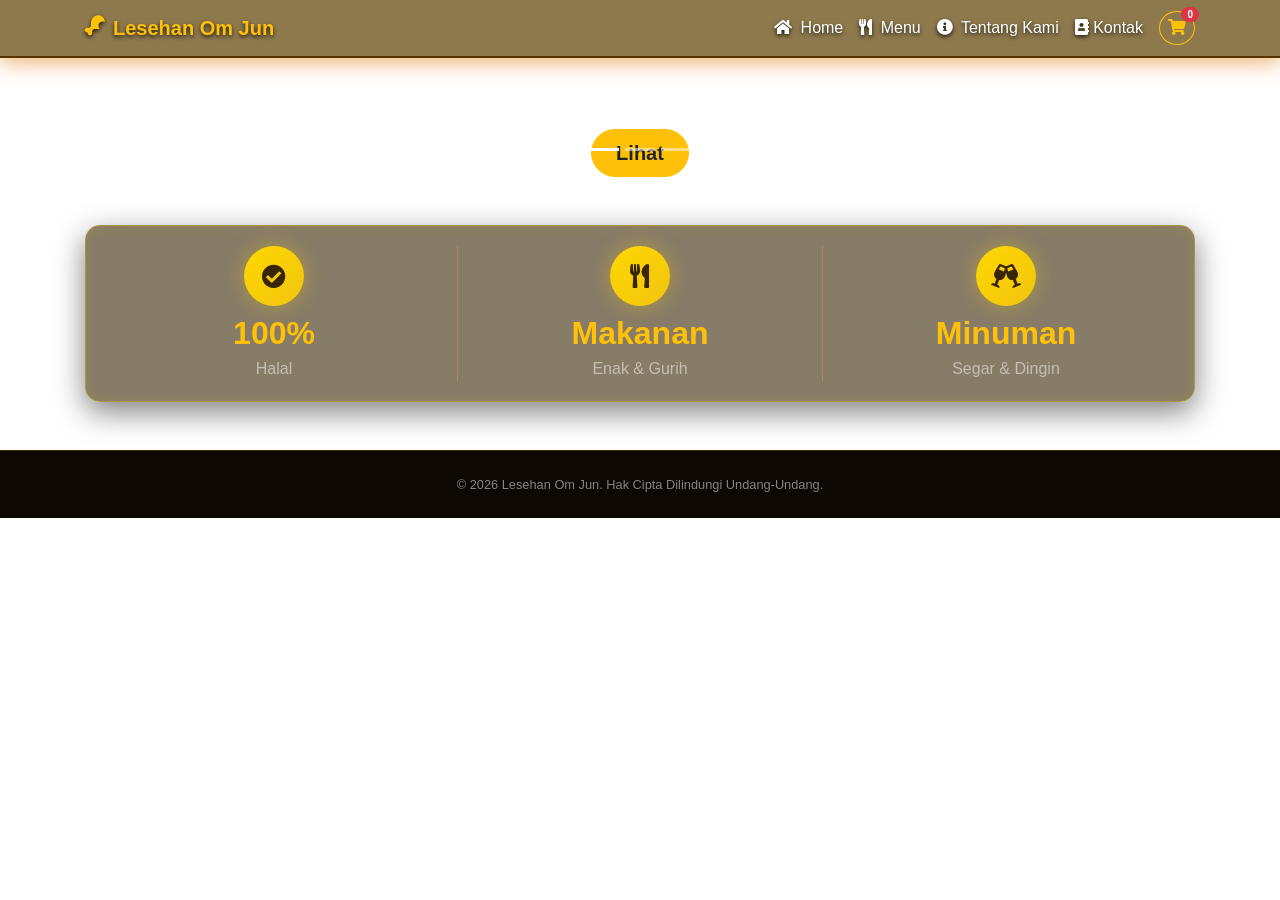
==== commit bf98ea8b: "Update index.html" ====
--- a/index.html
+++ b/index.html
@@ -1,501 +1,558 @@
 <!DOCTYPE html>
 <html lang="id">
 <head>
-    <!-- Pengaturan karakter dan viewport agar tampilan responsif di HP -->
     <meta charset="UTF-8">
     <meta name="viewport" content="width=device-width, initial-scale=1.0">
-    <title>Ayam Presto by Lesehan Om Jun</title>
-
-    <!-- Import Framework Bootstrap 4 (CSS) untuk tata letak dan komponen UI -->
-    <link rel="stylesheet" href="https://cdn.jsdelivr.net/npm/bootstrap@4.5.3/dist/css/bootstrap.min.css">
-    
-    <!-- Import Font Awesome untuk ikon-ikon di website -->
+    <title>Lesehan Om Jun - Kuliner Lezat & Nyaman</title>
+
+    <!-- External CSS -->
+    <link rel="stylesheet" href="https://cdn.jsdelivr.net/npm/bootstrap@4.6.2/dist/css/bootstrap.min.css">
     <link rel="stylesheet" href="https://cdnjs.cloudflare.com/ajax/libs/font-awesome/5.15.4/css/all.min.css">
-    
-    <!-- Link ke file stylesheet CSS buatan sendiri -->
     <link rel="stylesheet" href="style.css">
 </head>
 
-<body>
-    <!-- Navigation Bar (Navbar) utama yang menempel di atas (fixed-top) -->
-    <nav class="navbar navbar-expand-lg navbar-dark fixed-top" style="background-color: var(--navy);">
-        <!-- Logo dan Nama Brand di pojok kiri atas navbar -->
-        <a class="navbar-brand font-weight-bold d-flex align-items-center" href="#" data-page="home">
-            <!-- Gambar Logo Perusahaan -->
-            <i class="fas fa-drumstick-bite mr-2"></i>
-            Ayam Presto by Lesehan Om Jun
-        </a>
-
-        <!-- Tombol Hamburger Menu (muncul saat dibuka di HP) -->
-        <button class="navbar-toggler"
-                type="button"
-                data-toggle="collapse"
-                data-target="#navbarLinks"
-                aria-controls="navbarLinks"
-                aria-expanded="false"
-                aria-label="Toggle navigation">
-            <span class="navbar-toggler-icon"></span>
-        </button>
-        
-        <!-- Daftar Menu Navigasi (Home, Menu, Tentang, Kontak) -->
-        <div class="collapse navbar-collapse" id="navbarLinks">
-            <ul class="navbar-nav ml-auto">
-                <li class="nav-item">
-                    <a class="nav-link nav-link-page active" href="#" data-page="home">Home</a>
-                </li>
-                <li class="nav-item">
-                    <a class="nav-link nav-link-page" href="#" data-page="menu">Menu</a>
-                </li>
-                <li class="nav-item">
-                    <a class="nav-link nav-link-page" href="#" data-page="tentang">Tentang</a>
-                </li>
-                <li class="nav-item ml-lg-2">
-                    <a class="nav-link nav-link-page btn btn-warning btn-sm text-dark font-weight-bold px-3" href="#" data-page="kontak">
-                        Kontak <i class="fas fa-phone-alt ml-1"></i>
-                    </a>
-                </li>
-            </ul>
+<body class="text-light">
+
+    <!-- ==================== NAVIGATION BAR ==================== -->
+    <nav class="navbar navbar-expand-lg navbar-dark fixed-top">
+        <div class="container">
+            <a class="navbar-brand d-flex align-items-center" href="#" data-page="home">
+                <i class="fas fa-drumstick-bite text-warning mb-1"></i>
+                <span class="font-weight-bold text-warning ml-2">Lesehan Om Jun</span>
+            </a>
+
+            <button class="navbar-toggler" type="button" data-toggle="collapse" data-target="#navbarLinks">
+                <span class="navbar-toggler-icon"></span>
+            </button>
+
+            <div class="collapse navbar-collapse" id="navbarLinks">
+                <ul class="navbar-nav ml-auto align-items-center">
+                    <li class="nav-item">
+                        <a class="nav-link nav-link-page active" href="#" data-page="home"><i class="fas fa-home mr-1"></i> Home</a>
+                    </li>
+                    <li class="nav-item">
+                        <a class="nav-link nav-link-page" href="#" data-page="menu"><i class="fas fa-utensils mr-1"></i> Menu</a>
+                    </li>
+                    <li class="nav-item">
+                        <a class="nav-link nav-link-page" href="#" data-page="tentang"><i class="fas fa-info-circle mr-1"></i> Tentang Kami</a>
+                    </li>
+                    <li class="nav-item">
+                        <a class="nav-link nav-link-page" href="#" data-page="kontak"><i class="fas fa-address-book"></i> Kontak</a>
+                    </li>
+                    <li class="nav-item ml-lg-2 mt-2 mt-lg-0">
+                        <a class="btn btn-outline-warning text-warning rounded-circle position-relative px-2 py-1" href="#" data-page="menu-keranjang" id="nav-cart-btn" title="Lihat Keranjang">
+                            <i class="fas fa-shopping-cart"></i>
+                            <span class="badge badge-danger badge-pill position-absolute" id="cart-count" style="top: -5px; right: -5px; font-size: 10px;">0</span>
+                        </a>
+                    </li>
+                </ul>
+            </div>
         </div>
     </nav>
 
-    <!-- ================= HALAMAN HOME ================= -->
-    <div id="page-home" class="page-view active" style="padding-top:56px;">
-        <!-- Banner/Section Hero Utama dengan Gambar Latar -->
-        <section class="hero-section text-white text-center">
-            <div class="container">
-                <!-- Badge Penanda Singkat -->
-                <span class="badge badge-warning text-dark mb-3 px-3 py-2" style="font-size:12px;letter-spacing:.05em;">
-                    Ayam Presto by Lesehan Om Jun
-                </span>
-
-                <!-- Judul Utama Halaman Home -->
-                <h1 class="display-4 font-weight-bold mb-3">
-                    Ayam Presto <br>
-                    Enakk & Yummyy
-                </h1>
-
-                <!-- Deskripsi Singkat -->
-                <p class="lead text-white-50 mb-4">
-                    Kami juga menyajikan makanan yang lain, silakan lihat di menu kami. <br>
-                    Anda kenyang, kami senang :)
-                </p>
-
-                <!-- Tombol Aksi Cepat (Call to Action) -->
-                <div class="mb-5">
-                    <button class="btn btn-warning text-dark font-weight-bold px-4 mr-2" data-page="menu">
-                        Lihat Menu Kami
-                    </button>
-                    <button class="btn btn-outline-light px-4" data-page="kontak">
-                        Hubungi Kami
-                    </button>
-                </div>
-
-                <!-- Bagian Statistik Keunggulan Produk -->
-                <div class="row justify-content-center mt-5">
-                    <div class="col-md-8">
-                        <div class="home-stats-wrapper">
-                            <div class="row">
-                                <div class="col-4 border-right border-warning-50">
-                                    <h3 class="font-weight-bold text-warning mb-0">100%</h3>
-                                    <small class="text-white-50">Rempah Asli</small>
-                                </div>
-                                <div class="col-4 border-right border-warning-50">
-                                    <h3 class="font-weight-bold text-warning mb-0">Lunak</h3>
-                                    <small class="text-white-50">Hingga Ke Tulang</small>
-                                </div>
-                                <div class="col-4">
-                                    <h3 class="font-weight-bold text-warning mb-0">Bintang 5</h3>
-                                    <small class="text-white-50">Ulasan Rasa</small>
-                                </div>
-                            </div>
-                        </div>
-                    </div>
-                </div>
-            </div>
-        </section>
+    
+
+    <!-- ==================== SECTION 1: HOME ==================== -->
+    <div id="page-home" class="page-view active">
+        <!-- Banner Carousel -->
+        <div id="homeCarousel" class="carousel slide" data-ride="carousel">
+            <ol class="carousel-indicators">
+                <li data-target="#homeCarousel" data-slide-to="0" class="active"></li>
+                <li data-target="#homeCarousel" data-slide-to="1"></li>
+                <li data-target="#homeCarousel" data-slide-to="2"></li>
+            </ol>
+            <div class="carousel-inner">
+                <div class="carousel-item active">
+                    <div class="hero-slide slide-1">
+                        <div class="hero-overlay"></div>
+                        <div class="hero-content text-center text-white px-3">
+                            <h1 class="display-4 font-weight-bold">Sensasi Lesehan Khas Om Jun</h1>
+                            <p class="lead mb-4">Rasakan kelezatan Ayan Presto resep istimewa dengan nuansa lesehan.</p>
+                            <button class="btn btn-warning btn-lg rounded-pill px-4 font-weight-bold" data-page="tentang">Lihat</button>
+                        </div>
+                    </div>
+                </div>
+                <div class="carousel-item">
+                    <div class="hero-slide slide-2">
+                        <div class="hero-overlay"></div>
+                        <div class="hero-content text-center text-white px-3">
+                            <h1 class="display-4 font-weight-bold">Menu Ayam Presto</h1>
+                            <p class="lead mb-4">kami memiliki beberapa macam Ayam Presto, Minuman Segar, DLL.</p>
+                            <button class="btn btn-warning btn-lg rounded-pill px-4 font-weight-bold" data-page="menu">Lihat Menu</button>
+                        </div>
+                    </div>
+                </div>
+                <div class="carousel-item">
+                    <div class="hero-slide slide-3">
+                        <div class="hero-overlay"></div>
+                        <div class="hero-content text-center text-white px-3">
+                            <h1 class="display-4 font-weight-bold">Silakan datang ke Ayam Presto</h1>
+                            <p class="lead mb-4 font-weight-bold">kami juga menerima pesanan silakan pesan pesanan Anda di bawa ini.</p>
+                            <button class="btn btn-warning btn-lg rounded-pill px-4 font-weight-bold" data-page="kontak">Hubungi Kami</button>
+                        </div>
+                    </div>
+                </div>
+            </div>
+            <a class="carousel-control-prev" href="#homeCarousel" role="button" data-slide="prev">
+                <span class="carousel-control-prev-icon"></span>
+            </a>
+            <a class="carousel-control-next" href="#homeCarousel" role="button" data-slide="next">
+                <span class="carousel-control-next-icon"></span>
+            </a>
+        </div>
+
+        <!-- Section Keunggulan / Statistik -->
+        <div class="container my-5">
+            <div class="home-stats-wrapper">
+                <div class="row text-center align-items-center">
+                    <div class="col-md-4 mb-4 mb-md-0">
+                        <div class="stiker-icon-circle animated-glow mb-2">
+                            <i class="fas fa-check-circle"></i>
+                        </div>
+                        <h2 class="text-warning font-weight-bold mb-1">100%</h2>
+                        <p class="mb-0 text-white-50">Halal</p>
+                    </div>
+                    <div class="col-md-4 mb-4 mb-md-0 border-left border-right border-warning-50">
+                        <div class="stiker-icon-circle animated-glow mb-2">
+                            <i class="fas fa-utensils"></i>
+                        </div>
+                        <h2 class="text-warning font-weight-bold mb-1">Makanan</h2>
+                        <p class="mb-0 text-white-50">Enak & Gurih</p>
+                    </div>
+                    <div class="col-md-4">
+                        <div class="stiker-icon-circle animated-glow mb-2">
+                            <i class="fas fa-glass-cheers"></i>
+                        </div>
+                        <h2 class="text-warning font-weight-bold mb-1">Minuman</h2>
+                        <p class="mb-0 text-white-50">Segar & Dingin</p>
+                    </div>
+                </div>
+            </div>
+        </div>
     </div>
 
-    <!-- ================= HALAMAN MENU ================= -->
-    <div id="page-menu" class="page-view" style="padding-top:56px;background:#fcfcfc;">
-        <!-- Banner Judul Halaman Menu -->
-        <div class="text-white py-4 mb-5" style="background-color:var(--navy);">
-            <div class="container text-center">
-                <span class="badge badge-warning text-dark mb-2">Menu Andalan</span>
-                <h1 class="h3 font-weight-bold mb-1">Makanan dan Minuman</h1>
-                <p class="mb-0 text-white-50">
-                    Hidangan ayam presto bertekstur lembut dan kaya bumbu <br>dan Minuman segar.
-                </p>
-            </div>
-        </div>
-
-        <div class="container pb-5">
-            <!-- Judul Kategori Makanan -->
-            <h2 class="w-100 mb-4 font-weight-bold" style="color: #462c06; padding-left: 15px;">
-                <i class="fas fa-utensils mr-2" style="color: #bd8109;"></i> Menu Makanan
-            </h2>
-
-            <!-- Grid Kartu Menu Makanan -->
+
+
+
+
+    <!-- ==================== SECTION 2: MENU & KERANJANG ==================== -->
+    <div id="page-menu" class="page-view pt-5 mt-4">
+        <div class="container my-4">
+            <h2 class="text-center text-warning font-weight-bold mb-4">Daftar Menu Favorit</h2>
+
+
+
+            <!-- Kategori Makanan Utama -->
+            <h4 class="text-warning border-bottom border-warning pb-2 mb-4"><i class="fas fa-drumstick-bite mr-2"></i>Makanan Utama</h4>
+            <div class="row mb-5">
+                <div class="col-md-4 mb-4">
+                    <div class="card bg-dark text-white border-warning h-100 shadow">
+                        <img src="img/l.png" class="card-img-top" alt="Ayam Presto Goreng" style="height: 200px; object-fit: cover;">
+                        <div class="card-body d-flex flex-column justify-content-between">
+                            <div>
+                                <h5 class="font-weight-bold text-danger">Ayam Presto Goreng</h5>
+                                <p class="card-text text-white-50 small">(Ayam presto digoreng dan disajikan dengan sambal pedas manis.)</p>
+                            </div>
+                            <div class="mt-3">
+                                <div class="d-flex align-items-center mb-2">
+                                    <span class="small text-warning mr-2">Porsi:</span>
+                                    <div class="qty-control d-flex align-items-center">
+                                        <button class="btn btn-sm btn-outline-warning text-light" onclick="ubahQty(this, -1)">-</button>
+                                        <input type="number" class="form-control form-control-sm text-center mx-1 input-qty" value="1" min="1" readonly style="width: 45px; background: rgba(255,255,255,0.1); color: #fff; border: 1px solid #ffc107;">
+                                        <button class="btn btn-sm btn-outline-warning text-light" onclick="ubahQty(this, 1)">+</button>
+                                    </div>
+                                </div>
+                                <div class="card-footer-custom">
+                                    <span class="harga-menu text-warning font-weight-bold h5 mb-0">Rp 15.000</span>
+                                    <button class="btn-beli"><i class="fas fa-cart-plus mr-1"></i> Beli</button>
+                                </div>
+                            </div>
+                        </div>
+                    </div>
+                </div>
+
+                <div class="col-md-4 mb-4">
+                    <div class="card bg-dark text-white border-warning h-100 shadow">
+                        <img src="img/bakar.jpeg" class="card-img-top" alt="Ayam Presto Bakar" style="height: 200px; object-fit: cover;">
+                        <div class="card-body d-flex flex-column justify-content-between">
+                            <div>
+                                <h5 class="font-weight-bold text-danger">Ayam Presto Bakar</h5>
+                                <p class="card-text text-white-50 small">(Ayam presto dibakar dan disajikan dengan sambal pedas manis juga lalapannya.)</p>
+                            </div>
+                            <div class="mt-3">
+                                <div class="d-flex align-items-center mb-2">
+                                    <span class="small text-warning mr-2">Porsi:</span>
+                                    <div class="qty-control d-flex align-items-center">
+                                        <button class="btn btn-sm btn-outline-warning text-light" onclick="ubahQty(this, -1)">-</button>
+                                        <input type="number" class="form-control form-control-sm text-center mx-1 input-qty" value="1" min="1" readonly style="width: 45px; background: rgba(255,255,255,0.1); color: #fff; border: 1px solid #ffc107;">
+                                        <button class="btn btn-sm btn-outline-warning text-light" onclick="ubahQty(this, 1)">+</button>
+                                    </div>
+                                </div>
+                                <div class="card-footer-custom">
+                                    <span class="harga-menu text-warning font-weight-bold h5 mb-0">Rp 15.000</span>
+                                    <button class="btn-beli"><i class="fas fa-cart-plus mr-1"></i> Beli</button>
+                                </div>
+                            </div>
+                        </div>
+                    </div>
+                </div>
+
+                <div class="col-md-4 mb-4">
+                    <div class="card bg-dark text-white border-warning h-100 shadow">
+                        <img src="img/go.jpeg" class="card-img-top" alt="Ayam Presto Goreng Jumbo" style="height: 200px; object-fit: cover;">
+                        <div class="card-body d-flex flex-column justify-content-between">
+                            <div>
+                                <h5 class="font-weight-bold text-danger">Ayam Presto Goreng Jumbo</h5>
+                                <p class="card-text text-white-50 small">(Ukuran Ayam prestonya lebih besar digoreng dan disajikan dengan sambal pedas manis.)</p>
+                            </div>
+                            <div class="mt-3">
+                                <div class="d-flex align-items-center mb-2">
+                                    <span class="small text-warning mr-2">Porsi:</span>
+                                    <div class="qty-control d-flex align-items-center">
+                                        <button class="btn btn-sm btn-outline-warning text-light" onclick="ubahQty(this, -1)">-</button>
+                                        <input type="number" class="form-control form-control-sm text-center mx-1 input-qty" value="1" min="1" readonly style="width: 45px; background: rgba(255,255,255,0.1); color: #fff; border: 1px solid #ffc107;">
+                                        <button class="btn btn-sm btn-outline-warning text-light" onclick="ubahQty(this, 1)">+</button>
+                                    </div>
+                                </div>
+                                <div class="card-footer-custom">
+                                    <span class="harga-menu text-warning font-weight-bold h5 mb-0">Rp 18.000</span>
+                                    <button class="btn-beli"><i class="fas fa-cart-plus mr-1"></i> Beli</button>
+                                </div>
+                            </div>
+                        </div>
+                    </div>
+                </div>
+
+                <div class="col-md-4 mb-4">
+                    <div class="card bg-dark text-white border-warning h-100 shadow">
+                        <img src="img/bakar.jpeg" class="card-img-top" alt="Ayam Presto Bakar Jumbo" style="height: 200px; object-fit: cover;">
+                        <div class="card-body d-flex flex-column justify-content-between">
+                            <div>
+                                <h5 class="font-weight-bold text-danger">Ayam Presto Bakar Jumbo</h5>
+                                <p class="card-text text-white-50 small">(Ukuran Ayam presto lebih besar dibakar dan disajikan dengan sambal pedas manis.)</p>
+                            </div>
+                            <div class="mt-3">
+                                <div class="d-flex align-items-center mb-2">
+                                    <span class="small text-warning mr-2">Porsi:</span>
+                                    <div class="qty-control d-flex align-items-center">
+                                        <button class="btn btn-sm btn-outline-warning text-light" onclick="ubahQty(this, -1)">-</button>
+                                        <input type="number" class="form-control form-control-sm text-center mx-1 input-qty" value="1" min="1" readonly style="width: 45px; background: rgba(255,255,255,0.1); color: #fff; border: 1px solid #ffc107;">
+                                        <button class="btn btn-sm btn-outline-warning text-light" onclick="ubahQty(this, 1)">+</button>
+                                    </div>
+                                </div>
+                                <div class="card-footer-custom">
+                                    <span class="harga-menu text-warning font-weight-bold h5 mb-0">Rp 18.000</span>
+                                    <button class="btn-beli"><i class="fas fa-cart-plus mr-1"></i> Beli</button>
+                                </div>
+                            </div>
+                        </div>
+                    </div>
+                </div>
+
+                <div class="col-md-4 mb-4">
+                    <div class="card bg-dark text-white border-warning h-100 shadow">
+                        <img src="img/lele.jpeg" class="card-img-top" alt="Pecel Lele" style="height: 200px; object-fit: cover;">
+                        <div class="card-body d-flex flex-column justify-content-between">
+                            <div>
+                                <h5 class="font-weight-bold text-danger">Pecel Lele</h5>
+                                <p class="card-text text-white-50 small">(ikan lele yang di bumbui dan digoreng, disajikan dengan sambal Terasi pedas manis dan lalapan.)</p>
+                            </div>
+                            <div class="mt-3">
+                                <div class="d-flex align-items-center mb-2">
+                                    <span class="small text-warning mr-2">Porsi:</span>
+                                    <div class="qty-control d-flex align-items-center">
+                                        <button class="btn btn-sm btn-outline-warning text-light" onclick="ubahQty(this, -1)">-</button>
+                                        <input type="number" class="form-control form-control-sm text-center mx-1 input-qty" value="1" min="1" readonly style="width: 45px; background: rgba(255,255,255,0.1); color: #fff; border: 1px solid #ffc107;">
+                                        <button class="btn btn-sm btn-outline-warning text-light" onclick="ubahQty(this, 1)">+</button>
+                                    </div>
+                                </div>
+                                <div class="card-footer-custom">
+                                    <span class="harga-menu text-warning font-weight-bold h5 mb-0">Rp 15.000</span>
+                                    <button class="btn-beli"><i class="fas fa-cart-plus mr-1"></i> Beli</button>
+                                </div>
+                            </div>
+                        </div>
+                    </div>
+                </div>
+
+                <div class="col-md-4 mb-4">
+                    <div class="card bg-dark text-white border-warning h-100 shadow">
+                        <img src="img/geprek.jpg" class="card-img-top" alt="Ayam Geprek" style="height: 200px; object-fit: cover;">
+                        <div class="card-body d-flex flex-column justify-content-between">
+                            <div>
+                                <h5 class="font-weight-bold text-danger">Ayam Geprek</h5>
+                                <p class="card-text text-white-50 small">(Ayam geprek yang disajikan dengan sambal pedasnya dan juga lalapan.)</p>
+                            </div>
+                            <div class="mt-3">
+                                <div class="d-flex align-items-center mb-2">
+                                    <span class="small text-warning mr-2">Porsi:</span>
+                                    <div class="qty-control d-flex align-items-center">
+                                        <button class="btn btn-sm btn-outline-warning text-light" onclick="ubahQty(this, -1)">-</button>
+                                        <input type="number" class="form-control form-control-sm text-center mx-1 input-qty" value="1" min="1" readonly style="width: 45px; background: rgba(255,255,255,0.1); color: #fff; border: 1px solid #ffc107;">
+                                        <button class="btn btn-sm btn-outline-warning text-light" onclick="ubahQty(this, 1)">+</button>
+                                    </div>
+                                </div>
+                                <div class="card-footer-custom">
+                                    <span class="harga-menu text-warning font-weight-bold h5 mb-0">Rp 12.000</span>
+                                    <button class="btn-beli"><i class="fas fa-cart-plus mr-1"></i> Beli</button>
+                                </div>
+                            </div>
+                        </div>
+                    </div>
+                </div>
+            </div>
+
+
+
+            <!-- Kategori Minuman Segar -->
+            <h4 class="text-warning border-bottom border-warning pb-2 mb-4"><i class="fas fa-glass-cheers mr-2"></i>Minuman Segar</h4>
+            <div class="row mb-5">
+                <div class="col-md-4 mb-4">
+                    <div class="card bg-dark text-white border-warning h-100 shadow">
+                        <img src="img/teh.jpg" class="card-img-top" alt="Es Teh Manis" style="height: 200px; object-fit: cover;">
+                        <div class="card-body d-flex flex-column justify-content-between">
+                            <div>
+                                <h5 class="font-weight-bold text-danger">Es Teh Manis</h5>
+                                <p class="card-text text-white-50 small">Teh melati segar dengan rasa manis alami pelengkap santap siang.</p>
+                            </div>
+                            <div class="mt-3">
+                                <div class="d-flex align-items-center mb-2">
+                                    <span class="small text-warning mr-2">Porsi:</span>
+                                    <div class="qty-control d-flex align-items-center">
+                                        <button class="btn btn-sm btn-outline-warning text-light" onclick="ubahQty(this, -1)">-</button>
+                                        <input type="number" class="form-control form-control-sm text-center mx-1 input-qty" value="1" min="1" readonly style="width: 45px; background: rgba(255,255,255,0.1); color: #fff; border: 1px solid #ffc107;">
+                                        <button class="btn btn-sm btn-outline-warning text-light" onclick="ubahQty(this, 1)">+</button>
+                                    </div>
+                                </div>
+                                <div class="card-footer-custom">
+                                    <span class="harga-menu text-warning font-weight-bold h5 mb-0">Rp 3.000</span>
+                                    <button class="btn-beli"><i class="fas fa-cart-plus mr-1"></i> Beli</button>
+                                </div>
+                            </div>
+                        </div>
+                    </div>
+                </div>
+
+                <div class="col-md-4 mb-4">
+                    <div class="card bg-dark text-white border-warning h-100 shadow">
+                        <img src="img/jeruk.jpeg" class="card-img-top" alt="Es Jeruk Peras" style="height: 200px; object-fit: cover;">
+                        <div class="card-body d-flex flex-column justify-content-between">
+                            <div>
+                                <h5 class="font-weight-bold text-danger">Es Jeruk Peras</h5>
+                                <p class="card-text text-white-50 small">Jeruk peras asli dengan rasa asam manis yang menyegarkan dahaga.</p>
+                            </div>
+                            <div class="mt-3">
+                                <div class="d-flex align-items-center mb-2">
+                                    <span class="small text-warning mr-2">Porsi:</span>
+                                    <div class="qty-control d-flex align-items-center">
+                                        <button class="btn btn-sm btn-outline-warning text-light" onclick="ubahQty(this, -1)">-</button>
+                                        <input type="number" class="form-control form-control-sm text-center mx-1 input-qty" value="1" min="1" readonly style="width: 45px; background: rgba(255,255,255,0.1); color: #fff; border: 1px solid #ffc107;">
+                                        <button class="btn btn-sm btn-outline-warning text-light" onclick="ubahQty(this, 1)">+</button>
+                                    </div>
+                                </div>
+                                <div class="card-footer-custom">
+                                    <span class="harga-menu text-warning font-weight-bold h5 mb-0">Rp 5.000</span>
+                                    <button class="btn-beli"><i class="fas fa-cart-plus mr-1"></i> Beli</button>
+                                </div>
+                            </div>
+                        </div>
+                    </div>
+                </div>
+
+                <div class="col-md-4 mb-4">
+                    <div class="card bg-dark text-white border-warning h-100 shadow">
+                        <img src="img/es.jpeg" class="card-img-top" alt="Es Kosong" style="height: 200px; object-fit: cover;">
+                        <div class="card-body d-flex flex-column justify-content-between">
+                            <div>
+                                <h5 class="font-weight-bold text-danger">Es kosong</h5>
+                                <p class="card-text text-white-50 small">Air putih murni dan es batu yang menyegarkan.</p>
+                            </div>
+                            <div class="mt-3">
+                                <div class="d-flex align-items-center mb-2">
+                                    <span class="small text-warning mr-2">Porsi:</span>
+                                    <div class="qty-control d-flex align-items-center">
+                                        <button class="btn btn-sm btn-outline-warning text-light" onclick="ubahQty(this, -1)">-</button>
+                                        <input type="number" class="form-control form-control-sm text-center mx-1 input-qty" value="1" min="1" readonly style="width: 45px; background: rgba(255,255,255,0.1); color: #fff; border: 1px solid #ffc107;">
+                                        <button class="btn btn-sm btn-outline-warning text-light" onclick="ubahQty(this, 1)">+</button>
+                                    </div>
+                                </div>
+                                <div class="card-footer-custom">
+                                    <span class="harga-menu text-warning font-weight-bold h5 mb-0">Rp 1.000</span>
+                                    <button class="btn-beli"><i class="fas fa-cart-plus mr-1"></i> Beli</button>
+                                </div>
+                            </div>
+                        </div>
+                    </div>
+                </div>
+            </div>
+
+            <!-- Area Keranjang Pesanan -->
+            <div id="section-keranjang" class="mt-5 p-4 rounded shadow" style="background: rgba(56, 38, 2, 0.7); border: 1px solid #ffc107;">
+                <h4 class="text-warning font-weight-bold mb-3"><i class="fas fa-shopping-basket mr-2"></i>Keranjang Pesanan Anda</h4>
+                <div class="table-responsive">
+                    <table class="table table-dark table-hover border-warning mb-0">
+                        <thead>
+                            <tr class="text-warning">
+                                <th>Item Menu</th>
+                                <th>Total Harga</th>
+                                <th class="text-center">Aksi</th>
+                            </tr>
+                        </thead>
+                        <tbody id="tabel-keranjang">
+                        </tbody>
+                    </table>
+                </div>
+                <div class="mt-3 text-right">
+                    <button class="btn btn-success font-weight-bold rounded-pill px-4" onclick="prosesPesanSemua()"><i class="fab fa-whatsapp mr-2"></i>Lanjutkan Pemesanan</button>
+                </div>
+            </div>
+
+            <!-- Section Jaminan Kualitas -->
+            <div class="text-center my-5">
+                <span class="badge-stiker-title mb-4">Jaminan Kualitas Kami</span>
+                <div class="row">
+                    <div class="col-md-4 mb-3">
+                        <div class="stiker-modern-card">
+                            <div class="stiker-icon-circle"><i class="fas fa-shield-alt"></i></div>
+                            <h5 class="stiker-title">100% Halal</h5>
+                            <p class="stiker-text">Semua bahan makanan dan proses pengolahan dijamin memenuhi standar kehalalan.</p>
+                            <div class="stiker-glow-line"></div>
+                        </div>
+                    </div>
+                    <div class="col-md-4 mb-3">
+                        <div class="stiker-modern-card">
+                            <div class="stiker-icon-circle"><i class="fas fa-leaf"></i></div>
+                            <h5 class="stiker-title">Bahan Segar Setiap Hari</h5>
+                            <p class="stiker-text">Menggunakan rempah-rempah pilihan dan daging segar langsung dari pemasok terpercaya.</p>
+                            <div class="stiker-glow-line"></div>
+                        </div>
+                    </div>
+                    <div class="col-md-4 mb-3">
+                        <div class="stiker-modern-card">
+                            <div class="stiker-icon-circle"><i class="fas fa-smile"></i></div>
+                            <h5 class="stiker-title">Pelayanan Ramah & Cepat</h5>
+                            <p class="stiker-text">Kepuasan dan kenyamanan Anda saat menikmati hidangan adalah prioritas utama kami.</p>
+                            <div class="stiker-glow-line"></div>
+                        </div>
+                    </div>
+                </div>
+            </div>
+        </div>
+    </div>
+
+
+
+
+
+    <!-- ==================== SECTION 3: TENTANG KAMI ==================== -->
+    <div id="page-tentang" class="page-view pt-5 mt-4">
+        <div class="container my-5">
+            <div class="row align-items-center">
+                <div class="col-lg-6 mb-4 mb-lg-0">
+                    <h2 class="text-gradient-emas font-weight-bold mb-3">Tentang Lesehan Om Jun</h2>
+                    <p class="text-white-100 lead">Menyajikan kelezatan cita rasa nusantara dengan konsep lesehan yang nyaman, santai, dan bersahabat untuk keluarga.</p>
+                    <p class="text-white-100">Lesehan Om Jun berawal dari kecintaan kami dalam menghidangkan masakan tradisional khas berbumbu kaya rempah. Kami selalu berkomitmen untuk menjaga keaslian resep, kebersihan sajian, serta kualitas bahan terbaik demi memanjakan lidah para pecinta kuliner.</p>
+                    
+                    <div class="row mt-4">
+                        <div class="col-6 mb-3">
+                            <div class="feature-box-modern">
+                                <i class="fas fa-drumstick-bite text-warning fa-2x mb-2"></i>
+                                <h6 class="text-light font-weight-bold mb-1">Daging Empuk</h6>
+                                <small class="text-white-70">Meresap hingga ke tulang</small>
+                            </div>
+                        </div>
+                        <div class="col-6 mb-3">
+                            <div class="feature-box-modern">
+                                <i class="fas fa-pepper-hot text-danger fa-2x mb-2"></i>
+                                <h6 class="text-light font-weight-bold mb-1">Sambal Khas</h6>
+                                <small class="text-white-70">Pedas, manis & gurih</small>
+                            </div>
+                        </div>
+                    </div>
+                </div>
+
+                <div class="col-lg-6">
+                    <div class="modern-grid-wrapper">
+                        <div class="photo-card main-photo">
+                            <img src="img/lokasi.jpeg" alt="Suasana Lesehan Om Jun">
+                        </div>
+                        <div class="photo-card sub-photo">
+                            <img src="img/bakar.jpeg" alt="Hidangan Spesial Lesehan">
+                        </div>
+                        <div class="floating-glass-tag">
+                            <span class="text-warning font-weight-bold">⭐️ Rasa Dijamin Enakk!!</span>
+                        </div>
+                    </div>
+                </div>
+            </div>
+        </div>
+    </div>
+
+
+
+
+
+    <!-- ==================== SECTION 4: KONTAK ==================== -->
+    <div id="page-kontak" class="page-view pt-5 mt-4">
+        <div class="container my-5">
+            <h2 class="text-center text-warning font-weight-bold mb-5">Hubungi & Kunjungi Kami</h2>
+
             <div class="row">
-                <!-- Kartu Menu 1 -->
-                <div class="col-md-4 col-sm-6 mb-4">
-                    <div class="card h-100 shadow-sm border-0" style="border-radius:12px;overflow:hidden;">
-                        <div class="p-3">
-                            <img src="img/latar.webp" class="img-fluid w-100" style="height:200px;object-fit:cover;border-radius:12px;">
-                        </div>
-                        <div class="card-body d-flex flex-column">
-                            <h5 class="font-weight-bold text-danger">Ayam Presto Goreng</h5>
-                            <p class="text-muted">(Ayam presto digoreng dan disajikan dengan sambal pedas manis.)</p>
-                            <div class="card-footer-custom">
-                                <span class="font-weight-bold">Rp 15.000</span>
-                                <a href="#" class="btn-beli">Beli</a>
-                            </div>
-                        </div>
-                    </div>
-                </div>
-
-                <!-- Kartu Menu 2 -->
-                <div class="col-md-4 col-sm-6 mb-4">
-                    <div class="card h-100 shadow-sm border-0" style="border-radius:12px;overflow:hidden;">
-                        <div class="p-3">
-                            <img src="img/bakar.jpeg" class="img-fluid w-100" style="height:200px;object-fit:cover;border-radius:12px;">
-                        </div>
-                        <div class="card-body d-flex flex-column">
-                            <h5 class="font-weight-bold text-danger">Ayam Presto Bakar</h5>
-                            <p class="text-muted">(Ayam presto dibakar dan disajikan dengan sambal pedas manis juga lalapannya.)</p>
-                            <div class="card-footer-custom">
-                                <span class="font-weight-bold">Rp 15.000</span>
-                                <a href="#" class="btn-beli">Beli</a>
-                            </div>
-                        </div>
-                    </div>
-                </div>
-
-                <!-- Kartu Menu 3 -->
-                <div class="col-md-4 col-sm-6 mb-4">
-                    <div class="card h-100 shadow-sm border-0" style="border-radius:12px;overflow:hidden;">
-                        <div class="p-3">
-                            <img src="img/latar.webp" class="img-fluid w-100" style="height:200px;object-fit:cover;border-radius:12px;">
-                        </div>
-                        <div class="card-body d-flex flex-column">
-                            <h5 class="font-weight-bold text-danger">Ayam Presto Goreng Jumbo</h5>
-                            <p class="text-muted">(Ukuran Ayam prestonya lebih besar digoreng dan disajikan dengan sambal pedas manis.)</p>
-                            <div class="card-footer-custom">
-                                <span class="font-weight-bold">Rp 18.000</span>
-                                <a href="#" class="btn-beli">Beli</a>
-                            </div>
-                        </div>
-                    </div>
-                </div>
-
-                <!-- Kartu Menu 4 -->
-                <div class="col-md-4 col-sm-6 mb-4">
-                    <div class="card h-100 shadow-sm border-0" style="border-radius:12px;overflow:hidden;">
-                        <div class="p-3">
-                            <img src="img/bakar.jpeg" class="img-fluid w-100" style="height:200px;object-fit:cover;border-radius:12px;">
-                        </div>
-                        <div class="card-body d-flex flex-column">
-                            <h5 class="font-weight-bold text-danger">Ayam Presto Bakar Jumbo</h5>
-                            <p class="text-muted">(Ukuran Ayam presto lebih besar dibakar dan disajikan dengan sambal pedas manis.)</p>
-                            <div class="card-footer-custom">
-                                <span class="font-weight-bold">Rp 18.000</span>
-                                <a href="#" class="btn-beli">Beli</a>
-                            </div>
-                        </div>
-                    </div>
-                </div>
-
-                <!-- Kartu Menu 5 -->
-                <div class="col-md-4 col-sm-6 mb-4">
-                    <div class="card h-100 shadow-sm border-0" style="border-radius:12px;overflow:hidden;">
-                        <div class="p-3">
-                            <img src="img/lele.jpeg" class="img-fluid w-100" style="height:200px;object-fit:cover;border-radius:12px;">
-                        </div>
-                        <div class="card-body d-flex flex-column">
-                            <h5 class="font-weight-bold text-danger">Pecel Lele</h5>
-                            <p class="text-muted">(ikan lele yang di bumbui dan digoreng, disajikan dengan sambal Terasi pedas manis dan lalapan.)</p>
-                            <div class="card-footer-custom">
-                                <span class="font-weight-bold">Rp 15.000</span>
-                                <a href="#" class="btn-beli">Beli</a>
-                            </div>
-                        </div>
-                    </div>
-                </div>
-
-                <!-- Kartu Menu 6 -->
-                <div class="col-md-4 col-sm-6 mb-4">
-                    <div class="card h-100 shadow-sm border-0" style="border-radius:12px;overflow:hidden;">
-                        <div class="p-3">
-                            <img src="img/geprek.jpg" class="img-fluid w-100" style="height:200px;object-fit:cover;border-radius:12px;">
-                        </div>
-                        <div class="card-body d-flex flex-column">
-                            <h5 class="font-weight-bold text-danger">Ayam Geprek</h5>
-                            <p class="text-muted">(Ayam geprek yang disajikan dengan sambal pedasnya dan juga lalapan.)</p>
-                            <div class="card-footer-custom">
-                                <span class="font-weight-bold">Rp 12.000</span>
-                                <a href="#" class="btn-beli">Beli</a>
-                            </div>
-                        </div>
-                    </div>
-                </div>
-            </div>
-
-            <!-- Judul Kategori Minuman -->
-            <h2 class="w-100 mb-4 font-weight-bold" style="color: #462c06; padding-left: 15px;">
-                <i class="fas fa-cocktail mr-2" style="color: #bd8109;"></i> Menu Minuman
-            </h2>
-            
-            <!-- Grid Kartu Menu Minuman -->
-            <div class="row">
-                <!-- Kartu Minuman 1 -->
-                <div class="col-md-4 col-sm-6 mb-4">
-                    <div class="card h-100 shadow-sm border-0" style="border-radius:12px;overflow:hidden;">
-                        <div class="p-3">
-                            <img src="img/es.jpeg" class="img-fluid w-100" style="height:200px;object-fit:cover;border-radius:12px;">
-                        </div>
-                        <div class="card-body d-flex flex-column">
-                            <h5 class="font-weight-bold text-danger">Es Kosong</h5>
-                            <p class="text-muted">(Air putih dan es kristal.)</p>
-                            <div class="card-footer-custom">
-                                <span class="font-weight-bold">Rp 1.000</span>
-                                <a href="#" class="btn-beli">Beli</a>
-                            </div>
-                        </div>
-                    </div>
-                </div>
-
-                <!-- Kartu Minuman 2 -->
-                <div class="col-md-4 col-sm-6 mb-4">
-                    <div class="card h-100 shadow-sm border-0" style="border-radius:12px;overflow:hidden;">
-                        <div class="p-3">
-                            <img src="img/teh.jpg" class="img-fluid w-100" style="height:200px;object-fit:cover;border-radius:12px;">
-                        </div>
-                        <div class="card-body d-flex flex-column">
-                            <h5 class="font-weight-bold text-danger">Es Teh</h5>
-                            <p class="text-muted">(Teh dan es kristal.)</p>
-                            <div class="card-footer-custom">
-                                <span class="font-weight-bold">Rp 2.000</span>
-                                <a href="#" class="btn-beli">Beli</a>
-                            </div>
-                        </div>
-                    </div>
-                </div>
-
-                <!-- Kartu Minuman 3 -->
-                <div class="col-md-4 col-sm-6 mb-4">
-                    <div class="card h-100 shadow-sm border-0" style="border-radius:12px;overflow:hidden;">
-                        <div class="p-3">
-                            <img src="img/jeruk.jpeg" class="img-fluid w-100" style="height:200px;object-fit:cover;border-radius:12px;">
-                        </div>
-                        <div class="card-body d-flex flex-column">
-                            <h5 class="font-weight-bold text-danger">Jeruk Peras</h5>
-                            <p class="text-muted">(Jeruk peras dan es kristal.)</p>
-                            <div class="card-footer-custom">
-                                <span class="font-weight-bold">Rp 5.000</span>
-                                <a href="#" class="btn-beli">Beli</a>
-                            </div>
-                        </div>
-                    </div>
-                </div>
-            </div>
-            
-            <!-- Bagian Tabel Pesanan (Keranjang) -->
-            <div class="row mt-5" id="section-keranjang">
-                <div class="col-md-12">
-                    <h4 class="mb-3">Pesanan Anda</h4>
-                    <div class="table-responsive">
-                        <table class="table table-bordered bg-white align-middle">
-                            <thead class="table-dark">
-                                <tr>
-                                    <th>Nama Menu</th>
-                                    <th>Harga</th>
-                                    <th class="text-center" style="width: 200px;">Aksi</th>
-                                </tr>
-                            </thead>
-                            <!-- Baris item pesanan akan ditambahkan via JavaScript ke tbody ini -->
-                            <tbody id="tabel-keranjang"></tbody>
-                        </table>
-
-                        <!-- Bagian Stiker Informasi Jaminan Kualitas -->
-                        <div class="row mt-5 pt-4 justify-content-center border-top border-warning-25">
-                            <div class="col-md-10 text-center mb-4">
-                                <span class="badge-stiker-title">Lesehan Om Jun Quality Assurance</span>
-                            </div>
-                            
-                            <div class="col-lg-3 col-sm-6 mb-4">
-                                <div class="stiker-modern-card">
-                                    <div class="stiker-icon-circle"><i class="fas fa-fire-alt"></i></div>
-                                    <h5 class="stiker-title">Freshly Cooked</h5>
-                                    <p class="stiker-text">Dimasak langsung setiap hari dari dapur higienis kami untuk menjaga kesegaran rasa.</p>
-                                    <div class="stiker-glow-line"></div>
-                                </div>
-                            </div>
-
-                            <div class="col-lg-3 col-sm-6 mb-4">
-                                <div class="stiker-modern-card">
-                                    <div class="stiker-icon-circle"><i class="fas fa-leaf"></i></div>
-                                    <h5 class="stiker-title">100% Halal Alami</h5>
-                                    <p class="stiker-text">Menggunakan bahan baku segar pilihan dan rempah nusantara murni tanpa pengawet.</p>
-                                    <div class="stiker-glow-line"></div>
-                                </div>
-                            </div>
-
-                            <div class="col-lg-3 col-sm-6 mb-4">
-                                <div class="stiker-modern-card">
-                                    <div class="stiker-icon-circle"><i class="fas fa-shipping-fast"></i></div>
-                                    <h5 class="stiker-title">Express Delivery</h5>
-                                    <p class="stiker-text">Pesanan siap dibungkus dengan cepat dan dikirim dalam kondisi hangat ke tempat Anda.</p>
-                                    <div class="stiker-glow-line"></div>
-                                </div>
-                            </div>
-                        </div>
-                    </div>
-                </div>
-            </div>    
-        </div>
-    </div>
-
-    <!-- ================= HALAMAN TENTANG ================= -->
-    <div id="page-tentang" class="page-view" style="padding-top:80px; background:#120c02; min-height: 100vh;">
-        <!-- Banner Judul Halaman Tentang -->
-        <div class="text-white py-4 mb-5" style="background: rgba(56, 38, 2, 0.5); backdrop-filter: blur(10px); border-bottom: 1px solid rgba(241, 196, 15, 0.3);">
-            <div class="container text-center">
-                <span class="badge badge-warning text-dark mb-2 font-weight-bold px-3 py-1" style="border-radius: 20px;">OUR STORY</span>
-                <h1 class="h3 font-weight-bold mb-1 text-white">Cita Rasa Lesehan Om Jun</h1>
-            </div>
-        </div>
-
-        <div class="container pb-5 mt-5">
-            <div class="row align-items-center">
-                <!-- Kolom Penjelasan Cerita/Profil Usaha -->
-                <div class="col-lg-6 mb-5 pr-lg-5">
-                    <span class="text-warning font-weight-bold text-uppercase tracking-wider d-block mb-2" style="font-size: 14px; letter-spacing: 2px;">
-                        Authentic Recipe
-                    </span>
-                    <h2 class="font-weight-bold mb-4 text-white display-5" style="line-height: 1.3;">
-                        Rahasia Kelezatan <br>
-                        <span class="text-gradient-emas">Rempah Nusantara</span>
-                    </h2>
-                    <p class="text-white-50 mb-4" style="line-height: 1.9; font-size: 15px;">
-                        Berawal dari kecintaan keluarga terhadap kuliner tradisional, <strong>Ayam Presto by Lesehan Om Jun</strong> hadir menyajikan hidangan istimewa yang kaya bumbu. Kami memadukan resep turun-temurun dengan teknik pengolahan modern.
-                    </p>
-                    <p class="text-white-50 mb-5" style="line-height: 1.9; font-size: 15px;">
-                        Ayam dikukus menggunakan teknik presto khusus selama berjam-jam. Hasilnya? Daging yang super empuk dan bumbu meresap sempurna hingga ke tulang terdalam, membuat tulangnya lunak dan aman dikonsumsi!
-                    </p>
-                    
-                    <!-- Kotak Fitur Keunggulan Singkat -->
-                    <div class="row">
-                        <div class="col-md-4 col-6 mb-3">
-                            <div class="feature-box-modern">
-                                <i class="fas fa-check-circle text-warning fa-lg mb-2"></i>
-                                <span class="d-block text-white font-weight-bold small">100% Halal</span>
-                            </div>
-                        </div>
-                        <div class="col-md-4 col-6 mb-3">
-                            <div class="feature-box-modern">
-                                <i class="fas fa-utensils text-warning fa-lg mb-2"></i>
-                                <span class="d-block text-white font-weight-bold small">Tulang Lunak</span>
-                            </div>
-                        </div>
-                        <div class="col-md-4 col-6 mb-3">
-                            <div class="feature-box-modern">
-                                <i class="fas fa-drumstick-bite text-warning fa-lg mb-2"></i>
-                                <span class="d-block text-white font-weight-bold small">Bumbu Meresap</span>
-                            </div>
-                        </div>
-                    </div>
-                </div>
-
-                <!-- Kolom Galeri Foto Tumpuk (Modern Grid) -->
-                <div class="col-lg-6 mb-5 mt-4 mt-lg-0">
-                    <div class="modern-grid-wrapper">
-                        <div class="photo-card main-photo shadow-lg">
-                            <img src="img/lokasi.jpeg" alt="Foto Lesehan Utama">
-                        </div>
-                        <div class="photo-card sub-photo shadow-lg">
-                            <img src="img/bakar.jpeg" alt="Detail Hidangan">
-                        </div>
-                        <div class="floating-glass-tag">
-                            <span class="d-block h3 mb-0 text-warning">⭐️</span>
-                            <span class="text-white small font-weight-bold">Rasa Dijamin enak</span>
-                        </div>
-                    </div>
-                </div>
-            </div>
-        </div>
-    </div>
-
-    <!-- ================= HALAMAN KONTAK ================= -->
-    <div id="page-kontak" class="page-view" style="padding-top:56px; min-height: 100vh; background:#120c02;">
-        <!-- Banner Judul Halaman Kontak -->
-        <div class="text-white py-4 mb-5" style="background: rgba(56, 38, 2, 0.5); backdrop-filter: blur(10px); border-bottom: 1px solid rgba(241, 196, 15, 0.3);">
-            <div class="container text-center">
-                <span class="badge badge-warning text-dark mb-2 font-weight-bold px-3 py-1" style="border-radius: 20px;">CONTACT US</span>
-                <h1 class="h3 font-weight-bold mb-1 text-white">Hubungi Lesehan Om Jun</h1>
-                <p class="text-white-50 mb-0 small">Kami siap melayani pesanan dan pertanyaan Anda dengan cepat.</p>
-            </div>
-        </div>
-
-        <div class="container pb-5">
-            <div class="row justify-content-center mb-4">
-                <!-- Kartu Kontak Langsung (WA, Telepon, Map) -->
-                <div class="col-lg-5 mb-4">
-                    <div class="kontak-info-card">
-                        <h5 class="font-weight-bold text-white mb-4"><i class="fas fa-headset text-warning mr-2"></i> Akses Cepat</h5>
+                <!-- Info Kontak -->
+                <div class="col-md-5 mb-4">
+                    <div class="kontak-info-card h-100">
+                        <h4 class="text-warning font-weight-bold mb-4">Informasi Kontak</h4>
                         
-                        <a href="https://wa.me/628123456789?text=Halo%20Om%20Jun,%20saya%20mau%20tanya%20tentang%20menu%20ayam%20presto" target="_blank" class="btn-kontak-aksi wa-color">
-                            <i class="fab fa-whatsapp"></i>
-                            <div>
-                                <span class="d-block font-weight-bold">Chat WhatsApp</span>
-                                <small>Respon cepat via pesan teks</small>
+                        <a href="https://wa.me/6285363817372" target="_blank" class="btn-kontak-aksi">
+                            <i class="fab fa-whatsapp text-success"></i>
+                            <div>
+                                <h6 class="mb-0 font-weight-bold">WhatsApp</h6>
+                                <small class="text-white-50">+62 853-6381-7372</small>
                             </div>
                         </a>
 
-                        <a href="tel:+628123456789" class="btn-kontak-aksi tel-color">
-                            <i class="fas fa-phone-alt"></i>
-                            <div>
-                                <span class="d-block font-weight-bold">Telepon Langsung</span>
-                                <small>Hubungi langsung via seluler</small>
+                        <a href="tel:6285363817372" class="btn-kontak-aksi">
+                            <i class="fas fa-phone-alt text-right"></i>
+                            <div>
+                                <h6 class="mb-0 font-weight-bold">Telepon Langsung</h6>
+                                <small class="text-white-50">+62 853-6381-7372</small>
                             </div>
                         </a>
 
-                        <a href="#area-peta" class="btn-kontak-aksi maps-color">
-                            <i class="fas fa-map-marked-alt"></i>
-                            <div>
-                                <span class="d-block font-weight-bold">Petunjuk Lokasi</span>
-                                <small>Lihat peta di bawah ini</small>
+                        <a href="https://maps.google.com" target="_blank" class="btn-kontak-aksi">
+                            <i class="fas fa-map-marker-alt text-danger"></i>
+                            <div>
+                                <h6 class="mb-0 font-weight-bold">Alamat Kedai</h6>
+                                <small class="text-white-50">Jl. Swakarya, Tuah Karya, Kec. Tampan, Kota Pekanbaru, Riau 28293</small>
                             </div>
                         </a>
                     </div>
                 </div>
 
-                <!-- Kartu Formulir Pesan Instan ke WA -->
-                <div class="col-lg-6 mb-4">
+                <!-- Form Pesan -->
+                <div class="col-md-7 mb-4">
                     <div class="kontak-form-card">
-                        <h5 class="font-weight-bold text-white mb-4"><i class="fas fa-paper-plane text-warning mr-2"></i> Kirim Pesan Instan</h5>
+                        <h4 class="text-warning font-weight-bold mb-3">Kirim Pesan Pesanan</h4>
                         <form id="formWhatsApp">
                             <div class="form-group">
-                                <label class="text-white-50 small font-weight-bold">Nama Lengkap</label>
-                                <input type="text" id="inputNama" class="form-control-custom" placeholder="Masukkan nama Anda" required>
+                                <label for="inputNama" class="text-white-50 small">Nama Lengkap Anda:</label>
+                                <input type="text" id="inputNama" class="form-control-custom" placeholder="Masukkan nama Anda..." required>
                             </div>
                             <div class="form-group">
-                                <label class="text-white-50 small font-weight-bold">Isi Pesan / Detail Pesanan</label>
-                                <textarea id="inputPesan" rows="4" class="form-control-custom" placeholder="Contoh: Saya mau pesan Ayam Presto Bakar Jumbo 2 porsi..." required></textarea>
-                            </div>
-                            <button type="submit" class="btn-kirim-form">
-                                Kirim ke WhatsApp <i class="fas fa-arrow-right ml-2"></i>
-                            </button>
+                                <label for="inputPesan" class="text-white-50 small">Rincian Pesanan / Pesan:</label>
+                                <textarea id="inputPesan" class="form-control-custom" rows="4" placeholder="Tuliskan detail pesanan Anda di sini..." required></textarea>
+                            </div>
+                            <button type="submit" class="btn-kirim-form"><i class="fab fa-whatsapp mr-2"></i>Kirimkan Pesan ke WhatsApp</button>
                         </form>
                     </div>
                 </div>
             </div>
 
-            <!-- Embed Google Maps Lokasi Tempat -->
-            <div class="row justify-content-center mt-2" id="area-peta">
-                <div class="col-lg-11">
+            <!-- Peta Lokasi -->
+            <div class="row mt-4">
+                <div class="col-12">
                     <div class="peta-wrapper-card">
-                        <h5 class="font-weight-bold text-white mb-3 text-center">
-                            <i class="fas fa-map-pin text-warning mr-2"></i> Lokasi Lesehan Om Jun
-                        </h5>
+                        <h4 class="text-warning font-weight-bold mb-3"><i class="fas fa-map-marked-alt mr-2"></i>Lokasi Kedai Kami</h4>
                         <div class="responsive-map-container">
                             <iframe src="https://www.google.com/maps/embed?pb=!1m18!1m12!1m3!1d3989.6900040947735!2d101.3782553739836!3d0.4595185637926664!2m3!1f0!2f0!3f0!3m2!1i1024!2i768!4f13.1!3m3!1m2!1s0x31d5a988d9d775b3%3A0x4c00dba0c0db1ba3!2sAyam%20presto%20by%20lesehan%20om%20jun!5e0!3m2!1sid!2sid!4v1784651507510!5m2!1sid!2sid" width="100%" height="450" style="border:0;" allowfullscreen="" loading="lazy" referrerpolicy="strict-origin-when-cross-origin"></iframe>
                         </div>
@@ -505,12 +562,17 @@
         </div>
     </div>
 
-    <!-- Import JavaScript Library (jQuery, Popper.js, Bootstrap JS) -->
-    <script src="https://code.jquery.com/jquery-3.5.1.slim.min.js"></script>
+    <!-- ==================== FOOTER ==================== -->
+    <footer class="text-center py-4 text-white-50" style="background: #0d0801; border-top: 1px solid rgba(255,193,7,0.2);">
+        <div class="container">
+            <p class="mb-0 small">&copy; 2026 Lesehan Om Jun. Hak Cipta Dilindungi Undang-Undang.</p>
+        </div>
+    </footer>
+
+    <!-- Scripts -->
+    <script src="https://code.jquery.com/jquery-3.5.1.min.js"></script>
     <script src="https://cdn.jsdelivr.net/npm/popper.js@1.16.1/dist/umd/popper.min.js"></script>
-    <script src="https://cdn.jsdelivr.net/npm/bootstrap@4.5.3/dist/js/bootstrap.bundle.min.js"></script>
-    
-    <!-- Link ke file JavaScript kustom -->
+    <script src="https://cdn.jsdelivr.net/npm/bootstrap@4.6.2/dist/js/bootstrap.min.js"></script>
     <script src="script.js"></script>
 </body>
 </html>
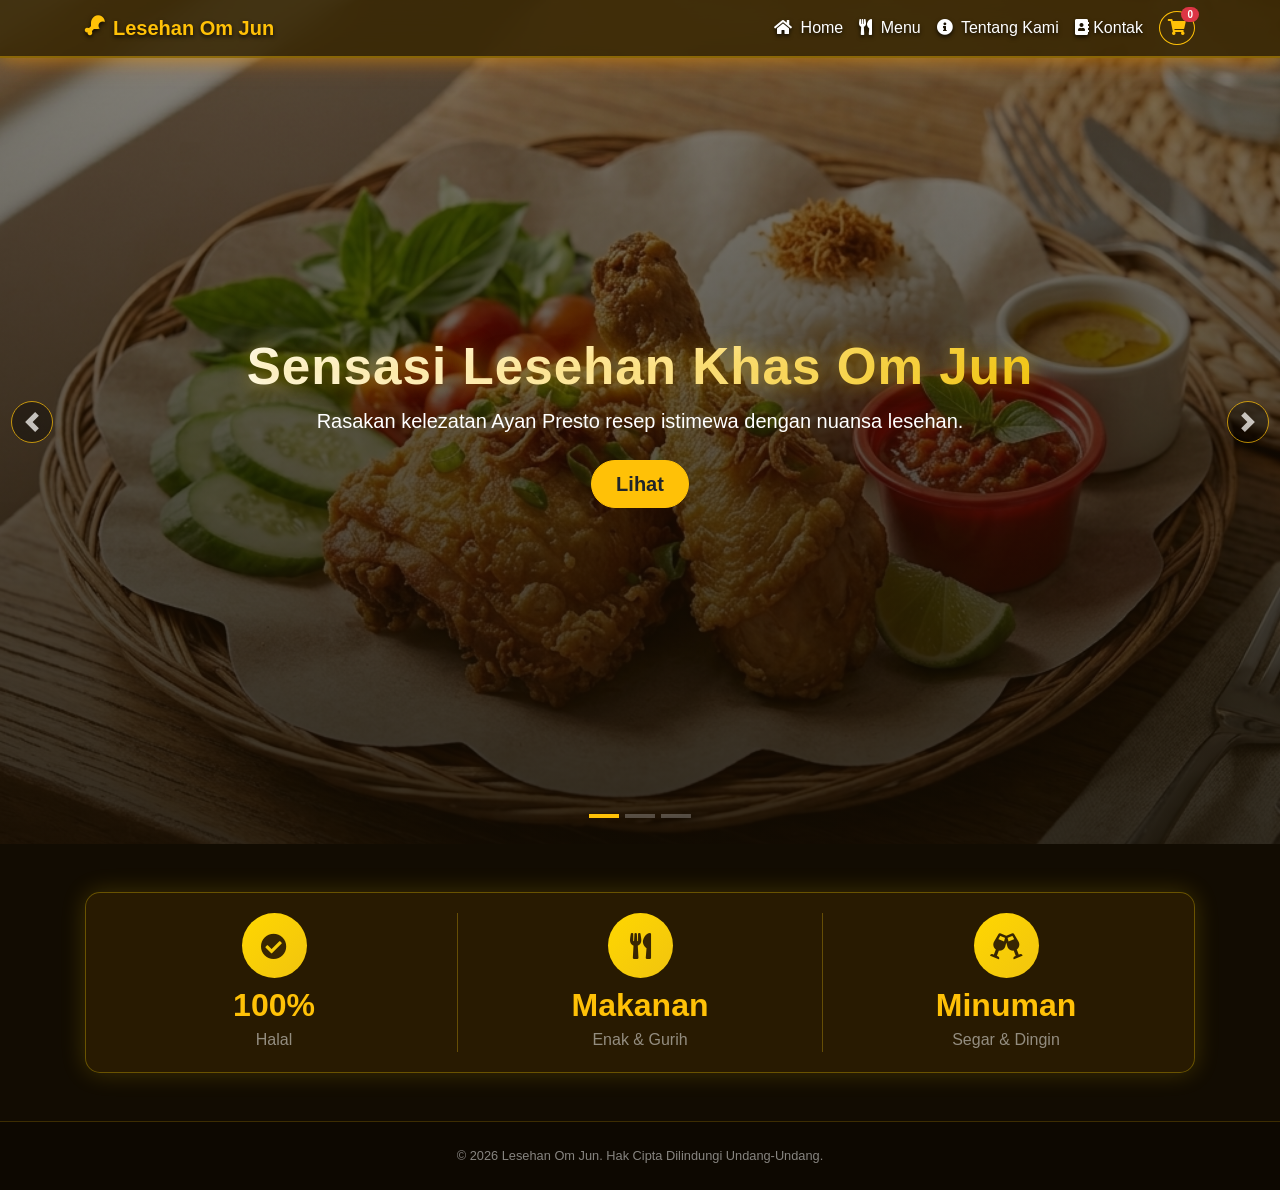
==== commit 37c819fb: "Update index.html" ====
--- a/index.html
+++ b/index.html
@@ -480,7 +480,7 @@
                             <img src="img/bakar.jpeg" alt="Hidangan Spesial Lesehan">
                         </div>
                         <div class="floating-glass-tag">
-                            <span class="text-warning font-weight-bold">⭐️ Rasa Dijamin Enakk!!</span>
+                            <span class="text-warning font-weight-bold">Buka Jam 8:00 - 22:00 WIB</span>
                         </div>
                     </div>
                 </div>
--- a/style.css
+++ b/style.css
@@ -1,223 +1,377 @@
 :root {
-    --navy : #382602;
-    --gold : #291802;
-}
-
-.nav-link-page { 
-    position: relative;
-}
-
-.nav-link-page::after{
-    content: '';
-    position: absolute;
-    left: 8px;
-    right: 8px;
-    bottom: 0;
-    height: 2px;
-    background: var(--gold);
-    transform: scaleX(0);
-    transform-origin: left;
-    transition: transform .25s ease;
-}
+    --navy: #7e5605;
+    --gold: #905407;
+    --glow-color: rgba(255, 193, 7, 0.801);
+}
+
+body {
+    background-color: #120c02;
+    overflow-x: hidden;
+}
+
+
+.page-view {
+    display: none;
+}
+
+.page-view.active {
+    display: block;
+    animation: fadeUp 0.5s ease forwards;
+}
+
+@keyframes fadeUp {
+    from {
+        opacity: 0;
+        transform: translateY(20px);
+    }
+    to {
+        opacity: 1;
+        transform: translateY(0);
+    }
+}
+
+/* . NAVBAR STYLING */
+
 
 .navbar {
-    background: rgba(95, 64, 2, 0.7) !important;
+    background: rgba(56, 38, 2, 0.85) !important;
     backdrop-filter: blur(15px);
     -webkit-backdrop-filter: blur(15px);
-    border-bottom: 2px solid #593103 !important;
-    box-shadow: 0 4px 25px rgba(232, 117, 1, 0.5), 
-                0 0 15px rgba(173, 125, 2, 0.2);
+    border-bottom: 2px solid rgba(255, 193, 7, 0.4) !important;
+    box-shadow: 0 4px 25px rgba(232, 117, 1, 0.4), 
+                0 0 15px rgba(241, 196, 15, 0.3);
+    transition: all 0.3s ease;
+}
+
+.brand-logo {
+    height: 35px;
+    width: 35px;
+    object-fit: cover;
+    border-radius: 50%;
+    border: 1px solid #ffc107;
 }
 
 .navbar-brand, 
 .navbar-dark .navbar-nav .nav-link-page {
     color: #ffffff !important;
     text-shadow: 0 2px 4px rgba(0, 0, 0, 0.8);
+    transition: all 0.3s ease;
 }
 
 .navbar-dark .navbar-nav .nav-link-page:hover {
-    color: #ffffff !important; 
-
-    opacity: 1; 
-    text-shadow: 
-        0 0 4px #ffc107,    
-        0 0 10px #ffc107,   
-        0 0 20px #ffc107,   
-        0 0 40px #ff1493;   
-    
-    transform: translateY(-1px); 
-}
-.hero-section{
-    background: url("img/latar.webp") center center/cover no-repeat;
-    min-height: 100vh;
+    color: #ffc107 !important; 
+    text-shadow: 0 0 8px rgba(255, 193, 7, 0.8),
+                 0 0 18px rgba(255, 193, 7, 0.6);
+    transform: translateY(-2px); 
+}
+
+/* SECTION 1: HOME STYLING */
+
+
+.hero-slide {
+    height: calc(100vh - 56px);
+    min-height: 500px;
+    position: relative;
+    background-size: cover;
+    background-position: center;
+    transition: transform 6s ease;
+}
+
+.slide-1 { background-image: url("img/l.png"); }
+.slide-2 { background-image: url("img/bakar.jpeg"); }
+.slide-3 { background-image: url("img/kar.jpeg"); }
+
+.hero-overlay {
+    position: absolute;
+    top: 0; 
+    left: 0; 
+    width: 100%; 
+    height: 100%;
+    background: linear-gradient(180deg, rgba(18, 12, 2, 0.5) 0%, rgba(18, 12, 2, 0.85) 100%);
+}
+
+.hero-content {
+    position: relative;
+    z-index: 2;
+    height: 100%;
     display: flex;
+    flex-direction: column;
+    justify-content: center;
     align-items: center;
-    justify-content: center;
-    position: relative;
-}
-
-.hero-section::before{
-    content:"";
-    position:absolute;
-    top:0;
-    left:0;
-    width:100%;
-    height:100%;
-    background: rgba(0,0,0,.45);
-}
-
-.hero-section .container{
-    position:relative;
-    z-index:1;
-}
-
-.hero-section h1 {
-    font-size: 3.5rem;
+}
+
+.hero-content h1 {
+    font-size: 3.2rem;
     font-weight: 800 !important;
     letter-spacing: 1px;
     background: linear-gradient(135deg, #ffffff 0%, #ffeaa7 50%, #f1c40f 100%);
     -webkit-background-clip: text;
     -webkit-text-fill-color: transparent;
-    filter: drop-shadow(0 0 10px rgba(241, 196, 15, 0.6)) drop-shadow(0 0 30px rgba(241, 196, 15, 0.3));
-    animation: kilauEmas 3s ease-in-out infinite alternate;
-}
-
-@keyframes kilauEmas {
-    from {
-        filter: drop-shadow(0 0 8px rgba(241, 196, 15, 0.5)) drop-shadow(0 0 25px rgba(241, 196, 15, 0.2));
+    text-shadow: 0 0 20px rgba(241, 196, 15, 0.5);
+    animation: pulseGlow 3s infinite alternate;
+}
+
+/* efek cahaya pada judul */
+@keyframes pulseGlow {
+    0% { filter: drop-shadow(0 0 5px rgba(241, 196, 15, 0.4)); }
+    100% { filter: drop-shadow(0 0 20px rgba(241, 196, 15, 0.9)); }
+}
+
+/* Kontrol Carousel & Indikator < > */
+#homeCarousel .carousel-indicators li {
+    background-color: rgba(255, 255, 255, 0.5);
+    height: 4px;
+    border-radius: 2px;
+    transition: all 0.3s ease;
+}
+
+#homeCarousel .carousel-indicators .active {
+    background-color: #ffc107;
+    width: 30px;
+}
+
+#homeCarousel .carousel-control-prev,
+#homeCarousel .carousel-control-next {
+    width: 5%;
+    z-index: 10;
+    opacity: 0.7;
+    transition: opacity 0.3s ease;
+}
+
+#homeCarousel .carousel-control-prev:hover,
+#homeCarousel .carousel-control-next:hover {
+    opacity: 1;
+}
+
+#homeCarousel .carousel-control-prev-icon,
+#homeCarousel .carousel-control-next-icon {
+    background-color: rgba(0, 0, 0, 0.5);
+    border: 1px solid #ffc107;
+    border-radius: 50%;
+    padding: 20px;
+    background-size: 50% 50%;
+}
+
+/* kotak 3 keunggulan */
+.home-stats-wrapper {
+    background: rgba(56, 38, 2, 0.6) !important;
+    backdrop-filter: blur(10px);
+    border: 1px solid rgba(255, 215, 0, 0.3);
+    padding: 20px;
+    border-radius: 15px;
+    box-shadow: 0 0 25px rgba(241, 196, 15, 0.2);
+}
+
+.border-warning-50 {
+    border-color: rgba(241, 196, 15, 0.3) !important;
+}
+
+.stiker-icon-circle {
+    width: 65px;
+    height: 65px;
+    background: linear-gradient(135deg, #ffd700, #f1c40f);
+    border-radius: 50%;
+    display: flex;
+    align-items: center;
+    justify-content: center;
+    margin: 0 auto;
+    color: #382602;
+    font-size: 26px;
+    transition: transform 0.4s ease;
+}
+
+.animated-glow {
+    animation: moveAndGlow 2.5s infinite ease-in-out;
+}
+
+.home-stats-wrapper .col-md-4:nth-child(1) .stiker-icon-circle { animation-delay: 0s; }
+.home-stats-wrapper .col-md-4:nth-child(2) .stiker-icon-circle { animation-delay: 0.5s; }
+.home-stats-wrapper .col-md-4:nth-child(3) .stiker-icon-circle { animation-delay: 1s; }
+
+/* animasi mengapung dan bercahaya untuk bulatan ikon */
+@keyframes moveAndGlow {
+    0% {
+        transform: translateY(0) scale(1);
+        box-shadow: 0 0 10px rgba(255, 215, 0, 0.4), 0 0 20px rgba(255, 215, 0, 0.2);
     }
-    to {
-        filter: drop-shadow(0 0 15px rgba(241, 196, 15, 0.8)) drop-shadow(0 0 40px rgba(241, 196, 15, 0.5));
+    50% {
+        transform: translateY(-8px) scale(1.1);
+        box-shadow: 0 0 25px rgba(255, 215, 0, 0.9), 0 0 45px rgba(255, 215, 0, 0.6);
     }
-}
-
-.page-view {
-    display: none;
-}
-
-.page-view.active {
-    display: block;
-    animation: fadeup .3s ease;
-}
-
-@keyframes fadeup {
-    from {
-        opacity: 0;
-        transform: translateY(10px);
+    100% {
+        transform: translateY(0) scale(1);
+        box-shadow: 0 0 10px rgba(255, 215, 0, 0.4), 0 0 20px rgba(255, 215, 0, 0.2);
     }
-
-    to {
-        opacity: 1;
-        transform: translateY(0);
-    }
-}
-
-
+}
+
+/* SECTION 2: MENU & KERANJANG STYLING */
+
+
+/* Card Menu */
 .card {
-    animation: meluncurNaik 0.8s cubic-bezier(0.25, 1, 0.5, 1) forwards;
-    border: 1px solid rgba(255, 215, 0, 0.3) !important;
-    box-shadow: 0 0 15px rgba(255, 215, 0, 0.2);
-    transition: transform 0.3s ease, box-shadow 0.3s ease;
+    transition: all 0.3s cubic-bezier(0.25, 0.8, 0.25, 1);
 }
 
 .card:hover {
-    transform: translateY(-8px) !important;
-    box-shadow: 0 0 25px rgba(255, 215, 0, 0.7), 0 0 50px rgba(255, 215, 0, 0.4) !important;
-}
-
-@keyframes meluncurNaik {
-    from {
-        opacity: 0;
-        transform: translateY(40px);
-    }
-    to {
-        opacity: 1;
-        transform: translateY(0);
-    }
-}
-
+    transform: translateY(-8px);
+    box-shadow: 0 12px 25px rgba(241, 196, 15, 0.25) !important;
+}
+
+.card img {
+    transition: transform 0.5s ease;
+}
+
+.card:hover img {
+    transform: scale(1.06);
+}
+
+/* -/+ */
+.qty-control .btn {
+    padding: 2px 8px;
+    font-size: 12px;
+    line-height: 1;
+    transition: all 0.2s ease;
+}
+
+.qty-control .btn:hover {
+    background-color: #ffc107 !important;
+    color: #000 !important;
+    box-shadow: 0 0 8px rgba(255, 193, 7, 0.8);
+}
+
+.qty-control input::-webkit-outer-spin-button,
+.qty-control input::-webkit-inner-spin-button {
+    -webkit-appearance: none;
+    margin: 0;
+}
+
+/* Card Footer & Tombol Aksi */
 .card-footer-custom {
     display: flex;
     justify-content: space-between;
     align-items: center;
-    margin-top: 15px;
-}
-
-.card-footer-custom .harga {
-    font-weight: bold;
-    color: #333;
 }
 
 .btn-beli {
-    background-color: #e7a007;
-    color: white !important;
-    text-decoration: none;
-    padding: 6px 15px;
+    background: linear-gradient(135deg, #e7a007, #f1c40f);
+    color: #382602 !important;
+    padding: 7px 18px;
     border-radius: 20px;
     font-size: 14px;
     font-weight: bold;
-    transition: background 0.2s ease, transform 0.2s ease;
+    border: none;
+    cursor: pointer;
+    box-shadow: 0 4px 10px rgba(231, 160, 7, 0.3);
+    transition: all 0.3s ease;
 }
 
 .btn-beli:hover {
-    background-color: #06bb21;
-    transform: scale(1.05);
+    background: linear-gradient(135deg, #06bb21, #2ecc71);
+    color: #fff !important;
+    transform: scale(1.08) translateY(-2px);
+    box-shadow: 0 6px 20px rgba(46, 204, 113, 0.6);
 }
 
 .btn-batal {
     background-color: #dc3545;
     color: white !important;
-    text-decoration: none;
     padding: 5px 12px;
     border-radius: 4px;
     font-size: 13px;
     font-weight: bold;
     border: none;
     cursor: pointer;
-    margin-right: 5px;
-    display: inline-block;
+    transition: all 0.2s ease;
 }
 
 .btn-batal:hover {
     background-color: #bd2130;
-}
-
-.btn-pesan {
-    background-color: #28a745;
-    color: white !important;
-    text-decoration: none;
-    padding: 5px 12px;
-    border-radius: 4px;
-    font-size: 13px;
-    font-weight: bold;
-    border: none;
-    cursor: pointer;
+    box-shadow: 0 0 10px rgba(220, 53, 69, 0.6);
+}
+
+/* Stiker Jaminan Kualitas */
+.badge-stiker-title {
+    font-size: 12px;
+    letter-spacing: 3px;
+    text-transform: uppercase;
+    color: #00ff55;
+    font-weight: 700;
     display: inline-block;
-}
-
-.btn-pesan:hover {
-    background-color: #218838;
-}
-
-
-
-
-
-
-/*tentang*/
-
-
-/* Teks Gradasi Emas */
+    padding: 6px 18px;
+    background: rgba(241, 196, 15, 0.1);
+    border: 1px solid rgba(241, 196, 15, 0.4);
+    border-radius: 30px;
+    box-shadow: 0 0 12px rgba(241, 196, 15, 0.2);
+}
+
+.stiker-modern-card {
+    position: relative;
+    background: rgba(56, 38, 2, 0.85);
+    border: 1px solid rgba(241, 196, 15, 0.3);
+    border-radius: 16px;
+    padding: 30px 20px;
+    text-align: center;
+    overflow: hidden;
+    transition: all 0.4s ease;
+}
+
+.stiker-modern-card:hover {
+    transform: translateY(-8px);
+    border-color: #ffd700;
+    box-shadow: 0 10px 30px rgba(241, 196, 15, 0.3), 0 0 15px rgba(255, 215, 0, 0.2);
+}
+
+.stiker-modern-card:hover .stiker-icon-circle {
+    transform: scale(1.15) rotate(10deg);
+}
+
+.stiker-glow-line {
+    position: absolute;
+    bottom: 0;
+    left: -100%;
+    width: 100%;
+    height: 3px;
+    background: linear-gradient(90deg, transparent, #ffd700, transparent);
+    transition: left 0.6s ease;
+}
+
+.stiker-modern-card:hover .stiker-glow-line {
+    left: 100%;
+}
+
+.stiker-title { color: #ffffff; font-size: 16px; font-weight: 700; margin-bottom: 10px; }
+.stiker-text { color: #ffeaa7; font-size: 13px; line-height: 1.6; margin-bottom: 0; opacity: 0.85; }
+
+
+/* SECTION 3: TENTANG KAMI STYLING */
+
+
+
+#page-tentang {
+    position: relative;
+    --foto-bg-tentang: url("img/l.png");
+    
+    background: linear-gradient(rgba(18, 12, 2, 0.65), rgba(18, 12, 2, 0.65)), var(--foto-bg-tentang);
+    background-size: cover;
+    background-position: center;
+    background-repeat: no-repeat;
+    border-top: 1px solid rgba(255, 215, 0, 0.3);
+    border-bottom: 1px solid rgba(255, 215, 0, 0.3);
+    border-radius: 20px;
+    margin-bottom: 30px;
+    overflow: hidden;
+}
+
 .text-gradient-emas {
     background: linear-gradient(135deg, #ffffff 0%, #ffeaa7 50%, #f1c40f 100%);
     -webkit-background-clip: text;
     -webkit-text-fill-color: transparent;
 }
 
-/* Kotak Fitur Minimalis Gelap */
 .feature-box-modern {
-    background: rgba(255, 255, 255, 0.03);
-    border: 1px solid rgba(255, 215, 0, 0.15);
+    background: rgba(255, 255, 255, 0.05);
+    backdrop-filter: blur(5px);
+    border: 1px solid rgba(255, 215, 0, 0.25);
     padding: 15px;
     border-radius: 12px;
     text-align: center;
@@ -225,12 +379,12 @@
 }
 
 .feature-box-modern:hover {
-    background: rgba(241, 196, 15, 0.08);
-    border-color: #f1c40f;
-    transform: translateY(-5px);
-}
-
-/* Struktur Grid Foto Bertumpuk Modern */
+    background: rgba(255, 215, 0, 0.15);
+    transform: translateY(-3px);
+    box-shadow: 0 5px 15px rgba(241, 196, 15, 0.3);
+}
+
+/* Layout Galeri Grid Foto */
 .modern-grid-wrapper {
     position: relative;
     width: 100%;
@@ -242,121 +396,62 @@
     border-radius: 20px;
     overflow: hidden;
     border: 2px solid rgba(241, 196, 15, 0.4);
-    box-shadow: 0 20px 40px rgba(0,0,0,0.6);
-    transition: transform 0.4s ease, z-index 0.4s ease;
-}
-
-/* Aturan Foto Utama */
-.main-photo {
-    width: 75%;
-    height: 350px;
-    top: 0;
-    left: 0;
-    z-index: 1;
-}
-
-.main-photo img {
-    width: 100%;
-    height: 100%;
+    box-shadow: 0 10px 30px rgba(0, 0, 0, 0.6);
+    transition: transform 0.4s ease;
+}
+
+.main-photo { width: 75%; height: 350px; top: 0; left: 0; }
+.sub-photo { width: 55%; height: 240px; bottom: 20px; right: 0; }
+
+.main-photo img, .sub-photo img {
+    width: 100%; 
+    height: 100%; 
     object-fit: cover;
 }
 
-/* Aturan Foto Kedua (Menumpuk di Kanan Bawah) */
-.sub-photo {
-    width: 55%;
-    height: 240px;
-    bottom: 20px;
-    right: 0;
-    z-index: 2;
-}
-
-.sub-photo img {
-    width: 100%;
-    height: 100%;
-    object-fit: cover;
-}
-
-/* Efek Hover Saling Silang */
 .photo-card:hover {
-    transform: scale(1.05) translateY(-5px);
-    border-color: #f1c40f;
-    box-shadow: 0 25px 50px rgba(241, 196, 15, 0.3);
-    z-index: 3;
-}
-
-/* Tag Melayang ala Glassmorphism */
+    transform: scale(1.03);
+    border-color: #ffd700;
+}
+
 .floating-glass-tag {
     position: absolute;
     top: 40px;
     right: 15%;
-    background: rgba(56, 38, 2, 0.8);
+    background: rgba(56, 38, 2, 0.85);
     backdrop-filter: blur(10px);
-    -webkit-backdrop-filter: blur(10px);
     border: 1px solid #f1c40f;
     padding: 12px 20px;
     border-radius: 15px;
-    z-index: 4;
     text-align: center;
-    box-shadow: 0 10px 25px rgba(0,0,0,0.4);
-    animation: gerakTag 3s ease-in-out infinite alternate;
-}
-
-@keyframes gerakTag {
-    from { transform: translateY(0); }
-    to { transform: translateY(-10px); }
-}
-
-.home-stats-wrapper {
-    background: rgba(56, 38, 2, 0.6) !important;
-    backdrop-filter: blur(10px);
-    -webkit-backdrop-filter: blur(10px);
-    border: 1px solid rgba(255, 215, 0, 0.3);
-    padding: 20px;
-    border-radius: 15px;
-    box-shadow: 0 10px 30px rgba(0, 0, 0, 0.5), 
-                inset 0 0 15px rgba(241, 196, 15, 0.1);
-    animation: melayangStats 3s ease-in-out infinite alternate;
-}
-
-.border-warning-50 {
-    border-color: rgba(241, 196, 15, 0.3) !important;
-}
-
-@keyframes melayangStats {
-    from {
-        transform: translateY(0);
-        box-shadow: 0 10px 30px rgba(0, 0, 0, 0.5);
-    }
-    to {
-        transform: translateY(-8px);
-        box-shadow: 0 15px 35px rgba(241, 196, 15, 0.2);
-    }
-}
-
-
-
-
-
-
-/*kontak*/
-
-
-.kontak-info-card, .kontak-form-card {
+    box-shadow: 0 0 20px rgba(241, 196, 15, 0.4);
+    animation: floatAnimation 3s infinite alternate ease-in-out;
+}
+
+/* Keyframes animasi gerakan melayang naik-turun */
+@keyframes floatAnimation {
+    0% { transform: translateY(0px); }
+    100% { transform: translateY(-12px); }
+}
+
+/* SECTION 4: KONTAK & FOOTER STYLING */
+
+
+
+.kontak-info-card, .kontak-form-card, .peta-wrapper-card {
     background: rgba(56, 38, 2, 0.6) !important;
     backdrop-filter: blur(15px);
-    -webkit-backdrop-filter: blur(15px);
     border: 1px solid rgba(255, 215, 0, 0.2);
     border-radius: 20px;
     padding: 30px;
-    box-shadow: 0 15px 35px rgba(0, 0, 0, 0.5);
-    height: 100%;
+    box-shadow: 0 10px 30px rgba(0,0,0,0.4);
 }
 
 .btn-kontak-aksi {
     display: flex;
     align-items: center;
-    background: rgba(255, 255, 255, 0.03);
-    border: 1px solid rgba(255, 255, 255, 0.1);
+    background: rgba(255, 255, 255, 0.04);
+    border: 1px solid rgba(255, 215, 0, 0.2);
     border-radius: 12px;
     padding: 15px;
     margin-bottom: 15px;
@@ -372,33 +467,33 @@
     text-align: center;
 }
 
-.btn-kontak-aksi small {
-    color: rgba(255, 255, 255, 0.5);
-    display: block;
-    margin-top: 2px;
-}
-
-/* Hover Effects berdasarkan warna brand ikon */
-.btn-kontak-aksi.wa-color:hover {
-    background: rgba(40, 167, 69, 0.15);
-    border-color: #28a745;
-    box-shadow: 0 0 15px rgba(40, 167, 69, 0.3);
-    transform: translateX(5px);
-}
-.btn-kontak-aksi.tel-color:hover {
-    background: rgba(0, 123, 255, 0.15);
-    border-color: #007bff;
-    box-shadow: 0 0 15px rgba(0, 123, 255, 0.3);
-    transform: translateX(5px);
-}
-.btn-kontak-aksi.maps-color:hover {
-    background: rgba(238, 82, 83, 0.15);
-    border-color: #ee5253;
-    box-shadow: 0 0 15px rgba(ee, 52, 53, 0.3);
-    transform: translateX(5px);
-}
-
-/* Form Input Style */
+/* WA */
+.btn-kontak-aksi:nth-child(2):hover {
+    background: rgba(40, 167, 69, 0.2) !important;
+    border-color: #28a745 !important;
+    transform: translateX(8px);
+    box-shadow: 0 0 15px rgba(40, 167, 69, 0.5) !important;
+}
+
+/* Telpon */
+.btn-kontak-aksi:nth-child(3):hover {
+    background: rgba(23, 162, 184, 0.2) !important;
+    border-color: #17a2b8 !important;
+    transform: translateX(8px);
+    box-shadow: 0 0 15px rgba(23, 162, 184, 0.6) !important;
+}
+.btn-kontak-aksi:nth-child(3):hover i { color: #17a2b8 !important; }
+
+/* Map */
+.btn-kontak-aksi:nth-child(4):hover {
+    background: rgba(255, 193, 7, 0.2) !important;
+    border-color: #ffc107 !important;
+    transform: translateX(8px);
+    box-shadow: 0 0 15px rgba(255, 193, 7, 0.6) !important;
+}
+.btn-kontak-aksi:nth-child(4):hover i { color: #ffc107 !important; }
+
+
 .form-control-custom {
     background: rgba(255, 255, 255, 0.05);
     border: 1px solid rgba(255, 215, 0, 0.2);
@@ -410,10 +505,11 @@
     transition: all 0.3s ease;
 }
 
+/* cahaya pesanan */
 .form-control-custom:focus {
-    background: rgba(255, 255, 255, 0.08);
-    border-color: #f1c40f;
-    box-shadow: 0 0 10px rgba(241, 196, 15, 0.3);
+    border-color: #ffd700;
+    box-shadow: 0 0 10px rgba(255, 215, 0, 0.5);
+    background: rgba(255, 255, 255, 0.1);
 }
 
 .btn-kirim-form {
@@ -426,125 +522,19 @@
     font-weight: bold;
     margin-top: 15px;
     cursor: pointer;
+    box-shadow: 0 4px 15px rgba(241, 196, 15, 0.4);
     transition: all 0.3s ease;
 }
 
 .btn-kirim-form:hover {
-    background: #ffffff;
-    box-shadow: 0 0 20px rgba(255, 255, 255, 0.4);
     transform: translateY(-2px);
-}
-
-
-/*peta*/
-
-.peta-wrapper-card {
-    background: rgba(56, 38, 2, 0.6) !important;
-    backdrop-filter: blur(15px);
-    -webkit-backdrop-filter: blur(15px);
-    border: 1px solid rgba(255, 215, 0, 0.3);
-    border-radius: 20px;
-    padding: 20px;
-    box-shadow: 0 15px 35px rgba(0, 0, 0, 0.5);
-}
+    box-shadow: 0 6px 20px rgba(241, 196, 15, 0.7);
+}
+
 
 .responsive-map-container {
     border-radius: 12px;
     overflow: hidden;
     border: 2px solid rgba(241, 196, 15, 0.4);
-    box-shadow: 0 5px 15px rgba(0,0,0,0.3);
-}
-
-.responsive-map-container iframe {
-    display: block;
-    width: 100%;
-}
-
-
-
-/*stiker*/
-
-.border-top.border-warning-25 {
-    border-top: 1px dashed rgba(241, 196, 15, 0.25) !important;
-}
-
-.badge-stiker-title {
-    font-size: 12px;
-    letter-spacing: 3px;
-    text-transform: uppercase;
-    color: #bd8109;
-    font-weight: 700;
-    display: inline-block;
-    padding: 5px 15px;
-    background: rgba(241, 196, 15, 0.05);
-    border: 1px solid rgba(241, 196, 15, 0.2);
-    border-radius: 30px;
-}
-
-.stiker-modern-card {
-    position: relative;
-    background: rgba(56, 38, 2, 0.95);
-    border: 1px solid rgba(241, 196, 15, 0.3);
-    border-radius: 16px;
-    padding: 30px 20px;
-    text-align: center;
-    overflow: hidden;
-    box-shadow: 0 10px 30px rgba(0,0,0,0.15);
-    transition: transform 0.4s cubic-bezier(0.175, 0.885, 0.32, 1.275), box-shadow 0.4s ease;
-}
-
-.stiker-icon-circle {
-    width: 60px;
-    height: 60px;
-    background: linear-gradient(135deg, #ffd700, #f1c40f);
-    border-radius: 50%;
-    display: flex;
-    align-items: center;
-    justify-content: center;
-    margin: 0 auto 20px auto;
-    color: #382602;
-    font-size: 24px;
-    box-shadow: 0 0 20px rgba(241, 196, 15, 0.4);
-    transition: transform 0.4s ease;
-}
-
-.stiker-title {
-    color: #ffffff;
-    font-size: 16px;
-    font-weight: 700;
-    margin-bottom: 10px;
-    letter-spacing: 0.5px;
-}
-
-.stiker-text {
-    color: #ffeaa7;
-    font-size: 13px;
-    line-height: 1.6;
-    margin-bottom: 0;
-    opacity: 0.8;
-}
-
-.stiker-glow-line {
-    position: absolute;
-    bottom: 0;
-    left: 0;
-    width: 100%;
-    height: 3px;
-    background: linear-gradient(90deg, transparent, #f1c40f, transparent);
-    transform: scaleX(0);
-    transition: transform 0.4s ease;
-}
-
-.stiker-modern-card:hover {
-    transform: translateY(-10px);
-    border-color: #f1c40f;
-    box-shadow: 0 15px 35px rgba(241, 196, 15, 0.2), 0 0 15px rgba(241, 196, 15, 0.2);
-}
-
-.stiker-modern-card:hover .stiker-icon-circle {
-    transform: rotate(360deg) scale(1.1);
-}
-
-.stiker-modern-card:hover .stiker-glow-line {
-    transform: scaleX(1);
-}+    box-shadow: 0 0 20px rgba(241, 196, 15, 0.2);
+}
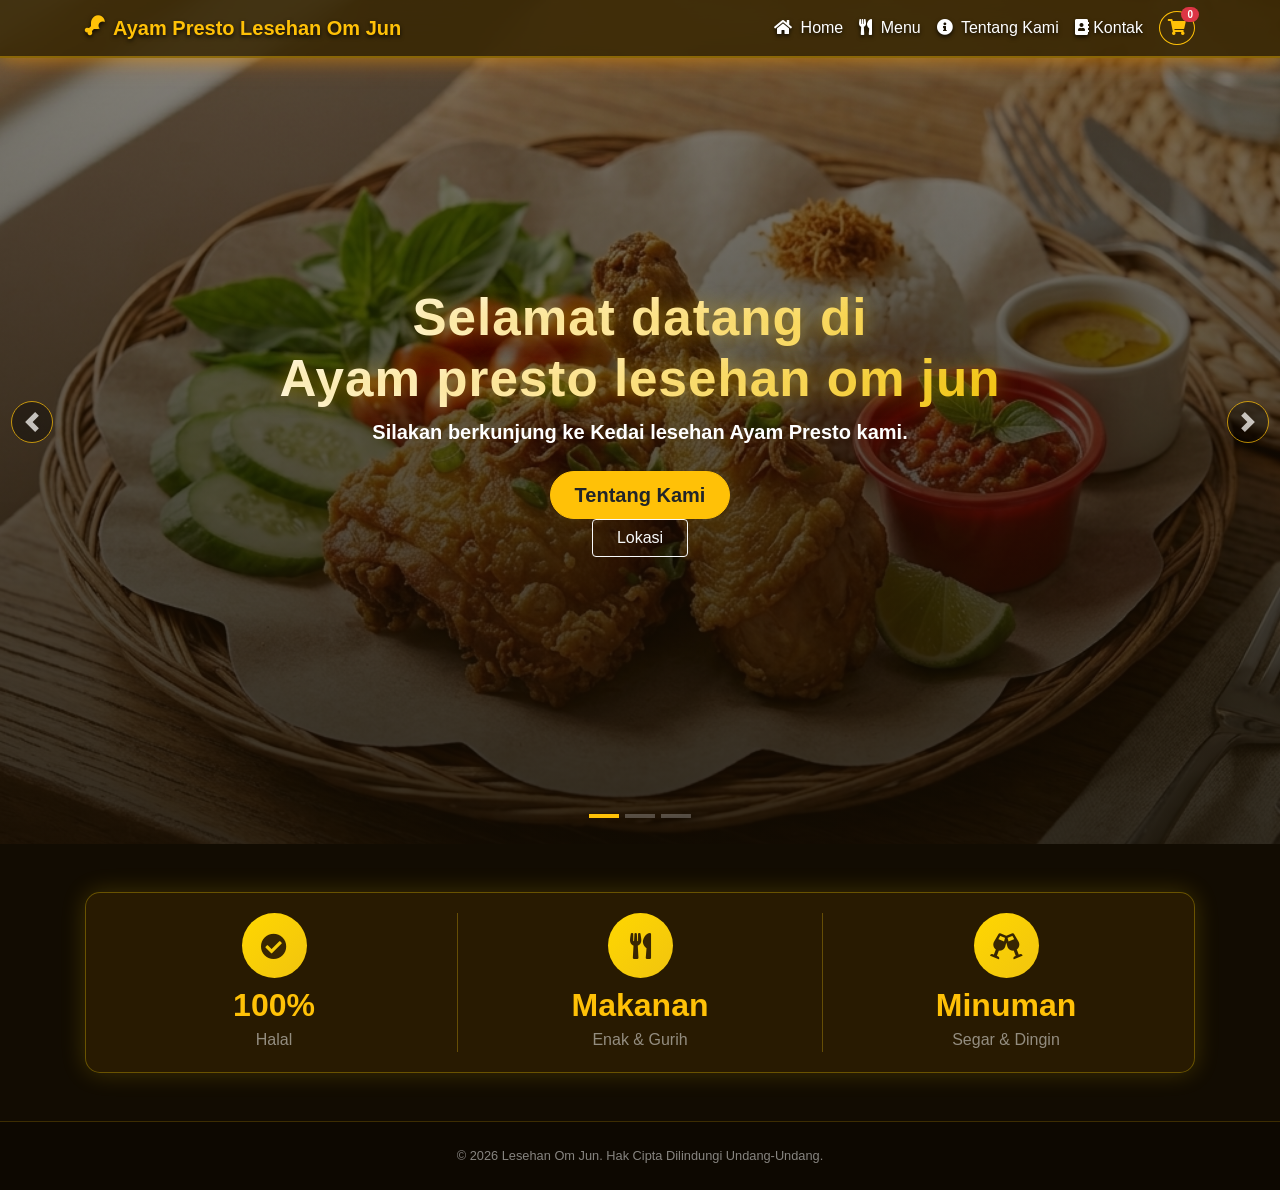
==== commit 557b78b9: "Update index.html" ====
--- a/index.html
+++ b/index.html
@@ -18,7 +18,7 @@
         <div class="container">
             <a class="navbar-brand d-flex align-items-center" href="#" data-page="home">
                 <i class="fas fa-drumstick-bite text-warning mb-1"></i>
-                <span class="font-weight-bold text-warning ml-2">Lesehan Om Jun</span>
+                <span class="font-weight-bold text-warning ml-2">Ayam Presto Lesehan Om Jun</span>
             </a>
 
             <button class="navbar-toggler" type="button" data-toggle="collapse" data-target="#navbarLinks">
@@ -66,9 +66,10 @@
                     <div class="hero-slide slide-1">
                         <div class="hero-overlay"></div>
                         <div class="hero-content text-center text-white px-3">
-                            <h1 class="display-4 font-weight-bold">Sensasi Lesehan Khas Om Jun</h1>
-                            <p class="lead mb-4">Rasakan kelezatan Ayan Presto resep istimewa dengan nuansa lesehan.</p>
-                            <button class="btn btn-warning btn-lg rounded-pill px-4 font-weight-bold" data-page="tentang">Lihat</button>
+                            <h1 class="display-4 font-weight-bold">Selamat datang di <br>Ayam presto lesehan om jun</h1>
+                            <p class="lead mb-4 font-weight-bold">Silakan berkunjung ke Kedai lesehan Ayam Presto kami.</p>
+                            <button class="btn btn-warning btn-lg rounded-pill px-4 font-weight-bold" data-page="tentang">Tentang Kami</button>
+                            <button class="btn btn-outline-light px-4" data-page="kontak">Lokasi</button>
                         </div>
                     </div>
                 </div>
@@ -77,7 +78,7 @@
                         <div class="hero-overlay"></div>
                         <div class="hero-content text-center text-white px-3">
                             <h1 class="display-4 font-weight-bold">Menu Ayam Presto</h1>
-                            <p class="lead mb-4">kami memiliki beberapa macam Ayam Presto, Minuman Segar, DLL.</p>
+                            <p class="lead mb-4">kami memiliki beberapa macam Ayam Presto, DLL.</p>
                             <button class="btn btn-warning btn-lg rounded-pill px-4 font-weight-bold" data-page="menu">Lihat Menu</button>
                         </div>
                     </div>
@@ -86,9 +87,9 @@
                     <div class="hero-slide slide-3">
                         <div class="hero-overlay"></div>
                         <div class="hero-content text-center text-white px-3">
-                            <h1 class="display-4 font-weight-bold">Silakan datang ke Ayam Presto</h1>
-                            <p class="lead mb-4 font-weight-bold">kami juga menerima pesanan silakan pesan pesanan Anda di bawa ini.</p>
-                            <button class="btn btn-warning btn-lg rounded-pill px-4 font-weight-bold" data-page="kontak">Hubungi Kami</button>
+                            <h1 class="display-4 font-weight-bold">Minuman Segar Kami</h1>
+                            <p class="lead mb-4">Kami Menyediakan Minuman Segar Teh es, Jeruk Peras.</p>
+                            <button class="btn btn-warning btn-lg rounded-pill px-4 font-weight-bold" data-page="menu">Beli Minuman</button>
                         </div>
                     </div>
                 </div>
@@ -305,6 +306,8 @@
 
 
             <!-- Kategori Minuman Segar -->
+
+            
             <h4 class="text-warning border-bottom border-warning pb-2 mb-4"><i class="fas fa-glass-cheers mr-2"></i>Minuman Segar</h4>
             <div class="row mb-5">
                 <div class="col-md-4 mb-4">
@@ -480,7 +483,7 @@
                             <img src="img/bakar.jpeg" alt="Hidangan Spesial Lesehan">
                         </div>
                         <div class="floating-glass-tag">
-                            <span class="text-warning font-weight-bold">Buka Jam 8:00 - 22:00 WIB</span>
+                            <span class="text-warning font-weight-bold">Buka jam 8:00 - 22:00 WIB</span>
                         </div>
                     </div>
                 </div>
@@ -519,7 +522,7 @@
                             </div>
                         </a>
 
-                        <a href="https://maps.google.com" target="_blank" class="btn-kontak-aksi">
+                        <a href="https://www.google.com/maps/search/Ayam+presto+by+lesehan+om+jun/@0.4595185,101.3782553,17z" target="_blank" class="btn-kontak-aksi">
                             <i class="fas fa-map-marker-alt text-danger"></i>
                             <div>
                                 <h6 class="mb-0 font-weight-bold">Alamat Kedai</h6>
